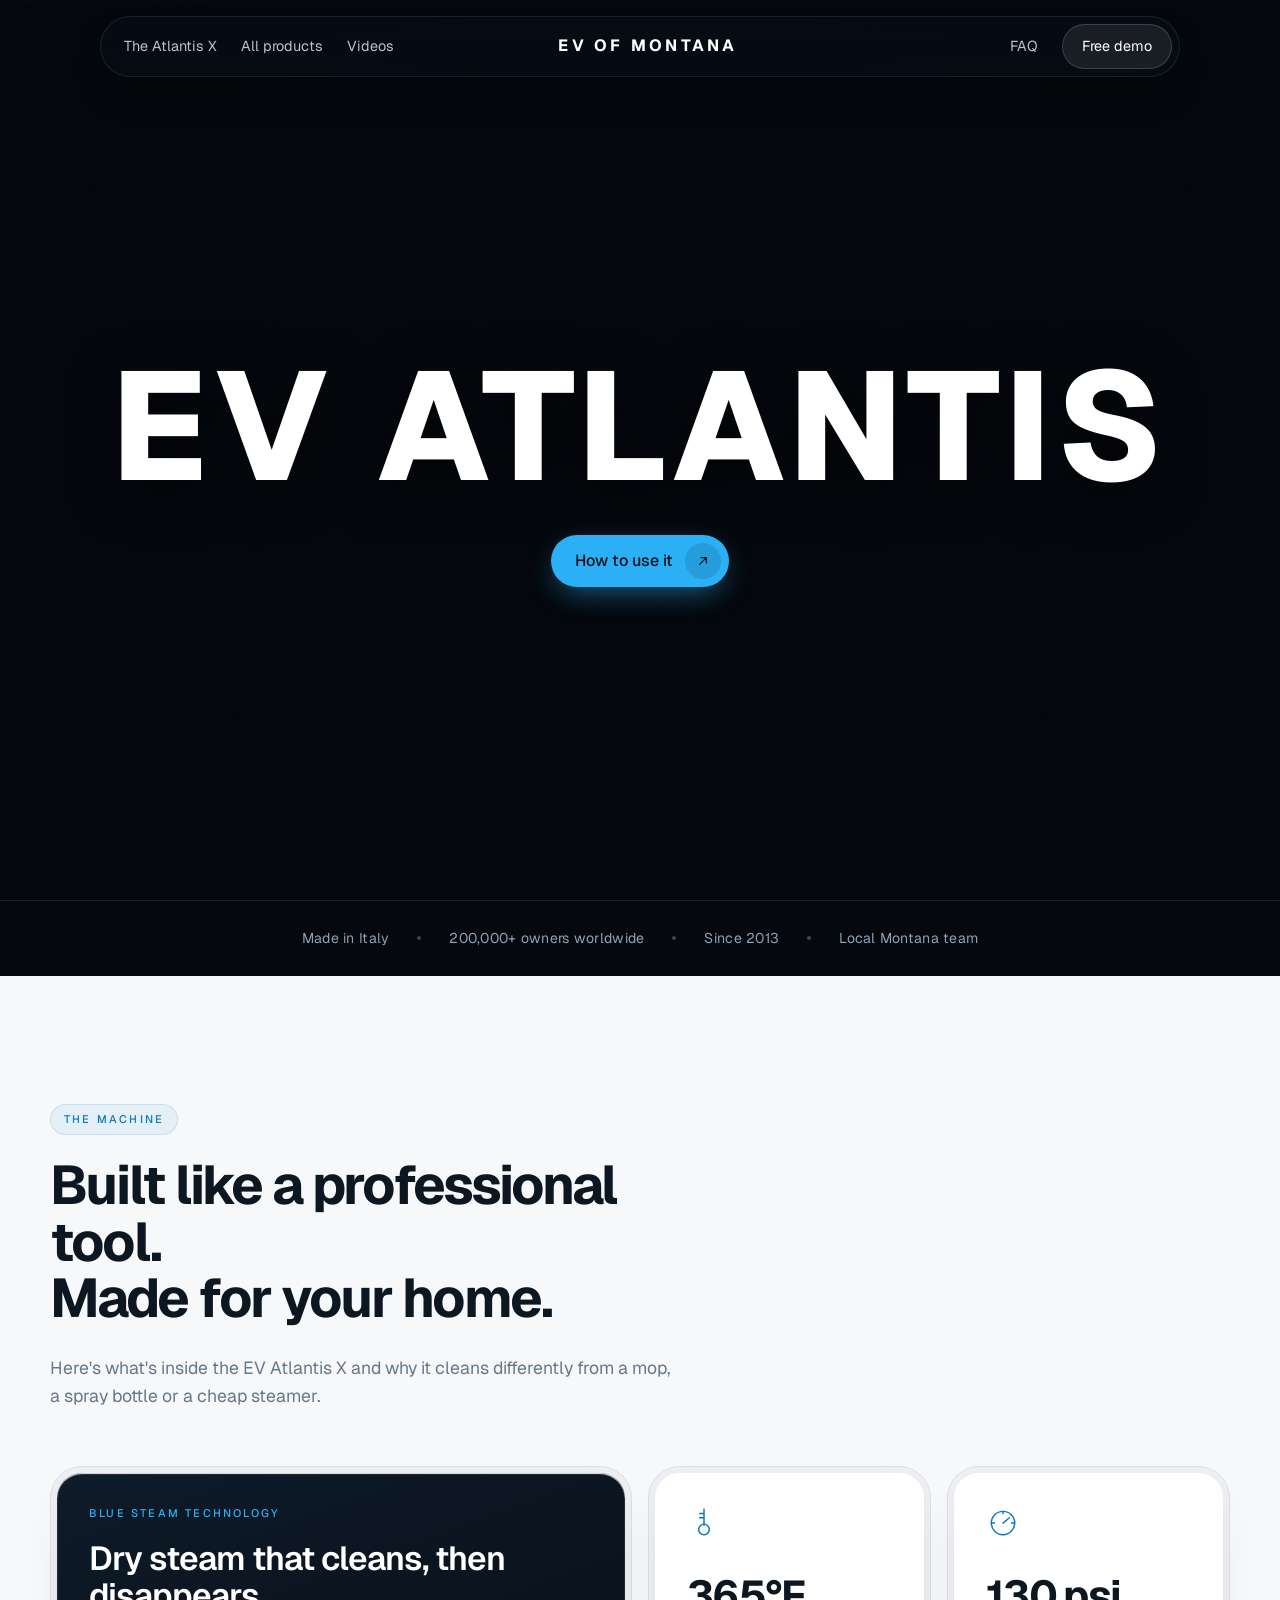
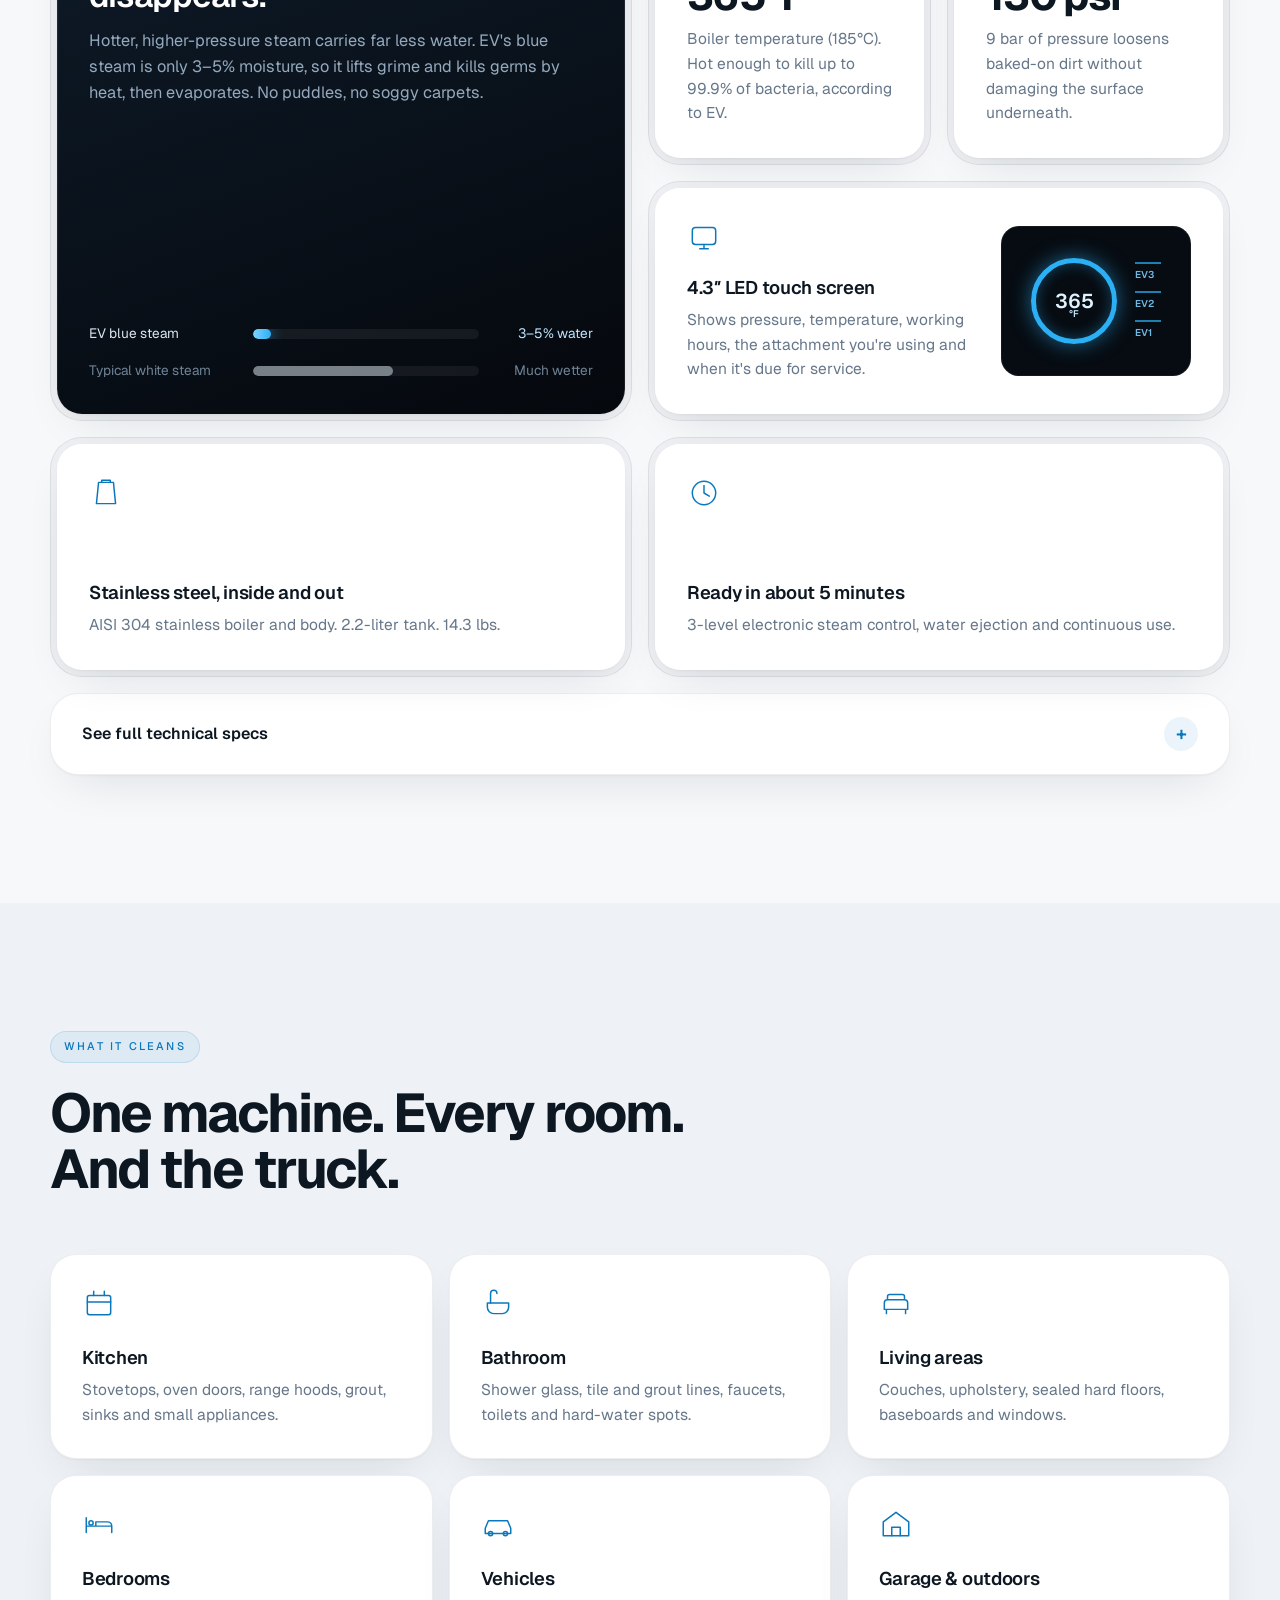
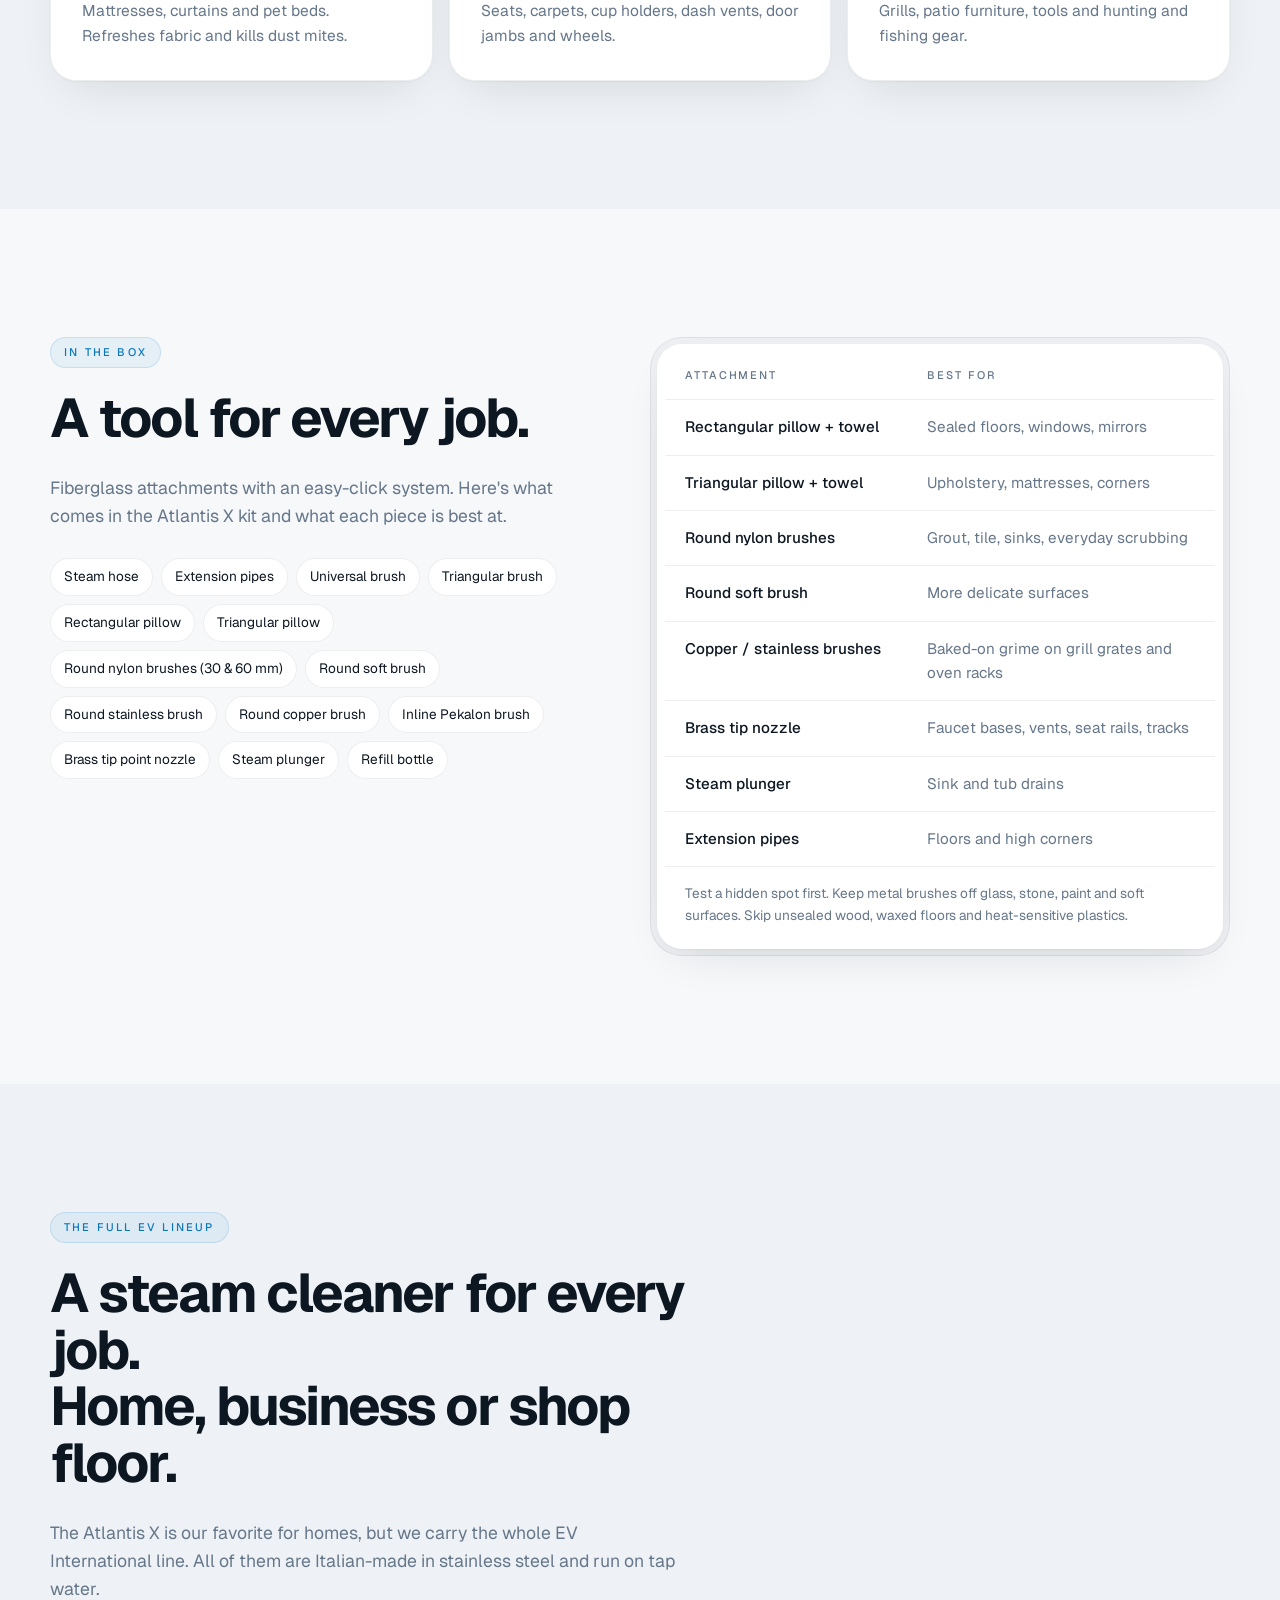
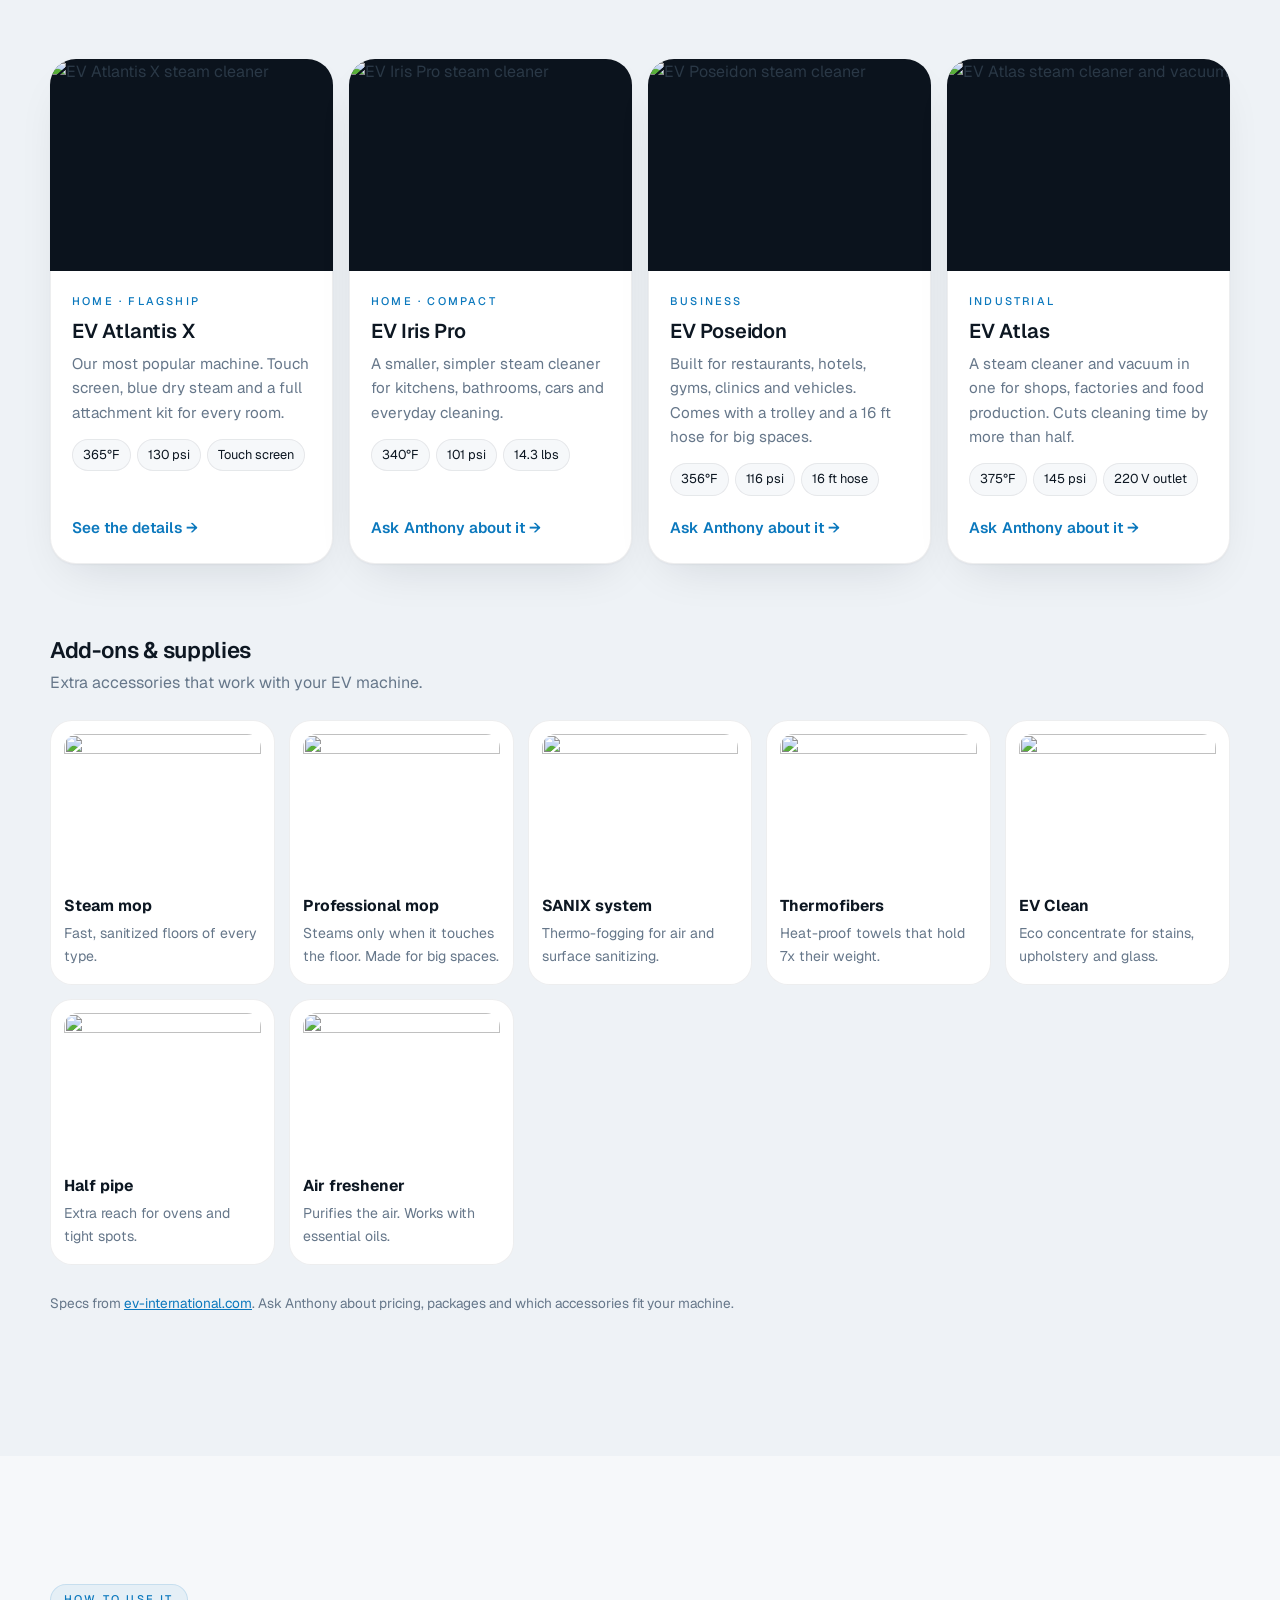
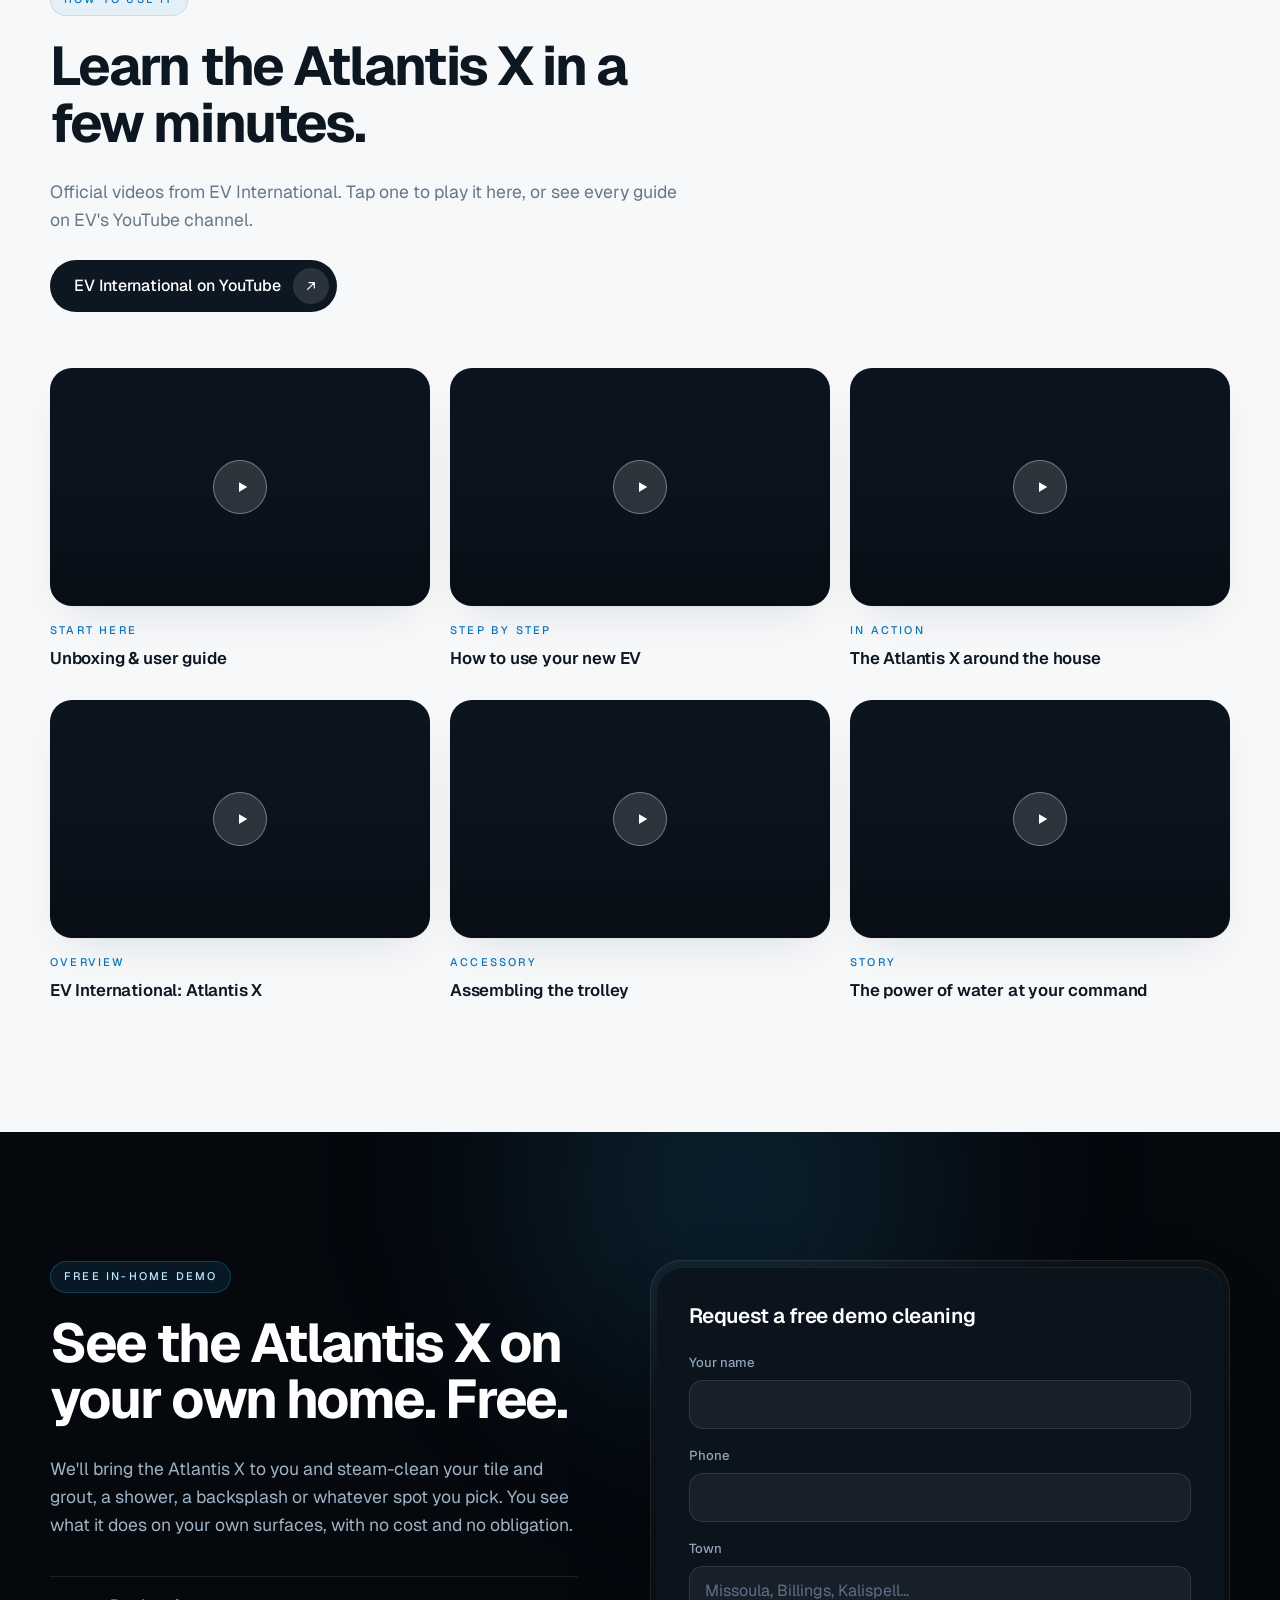
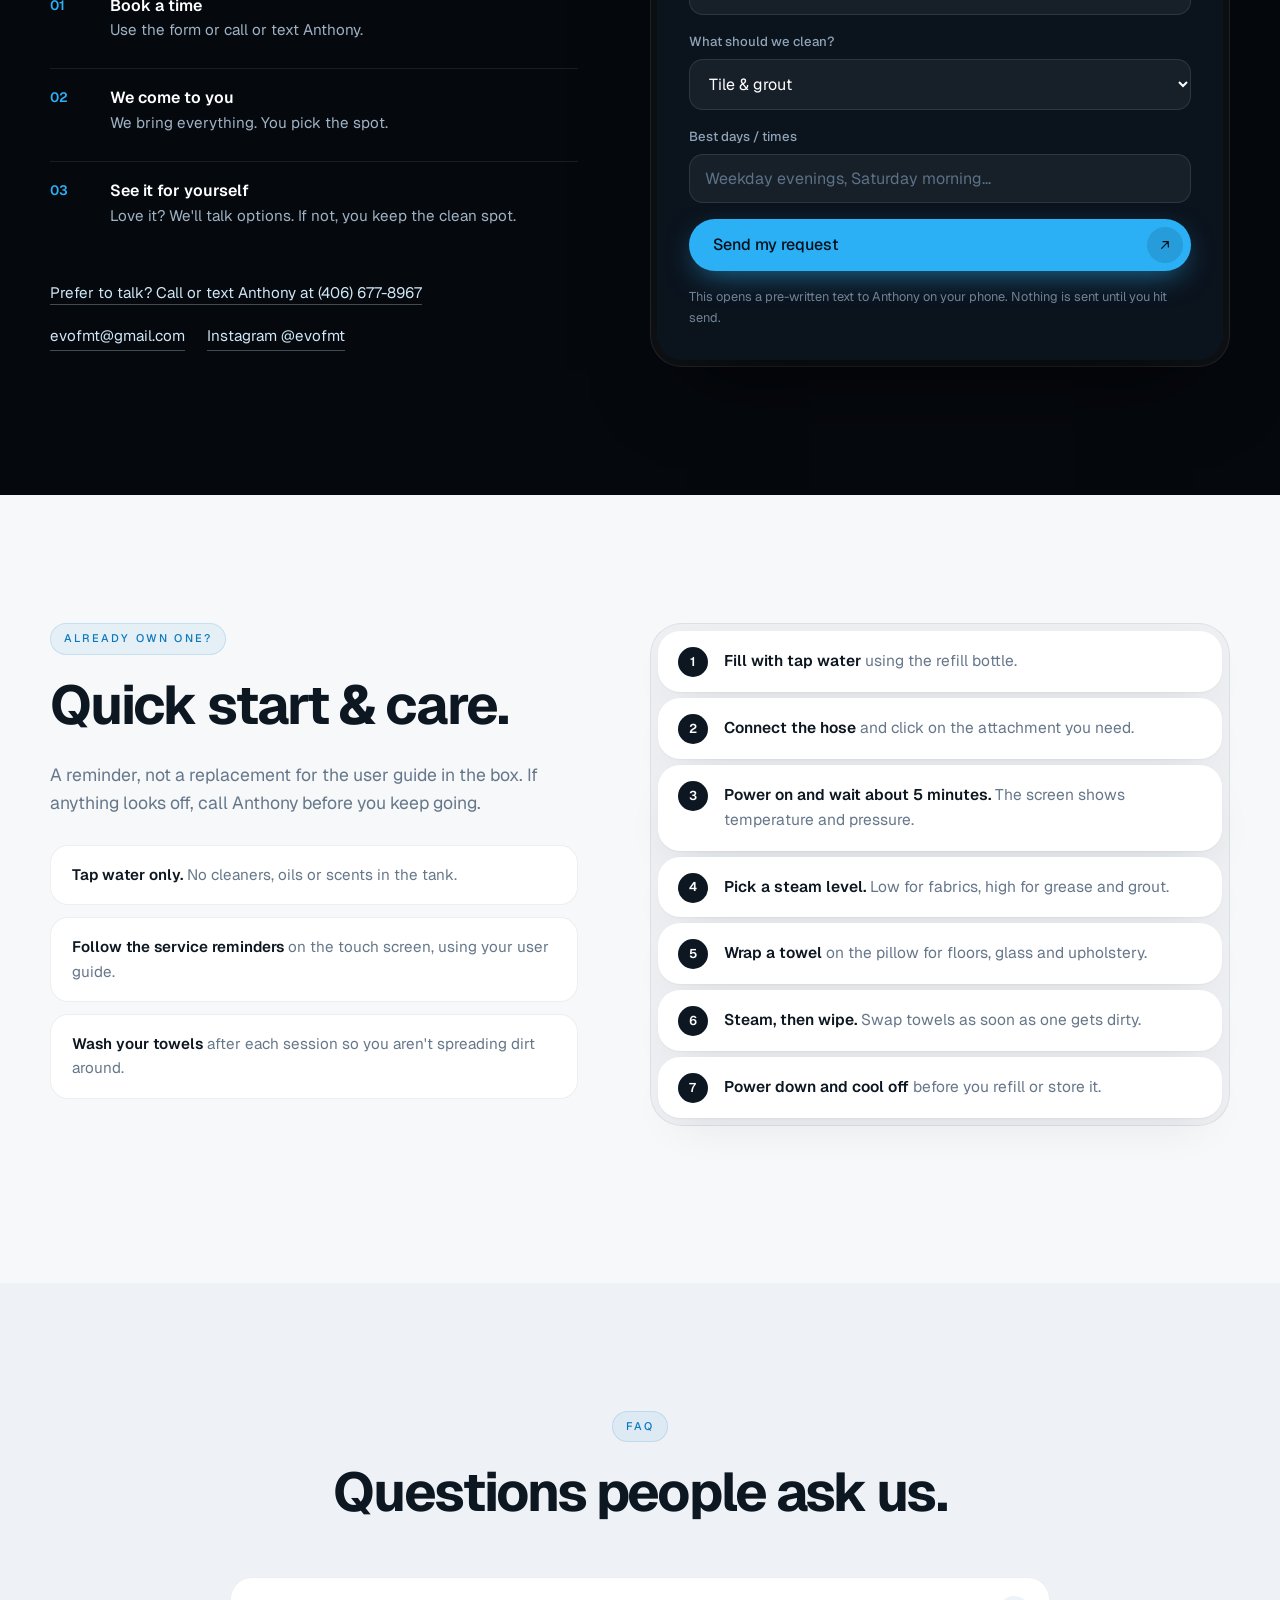
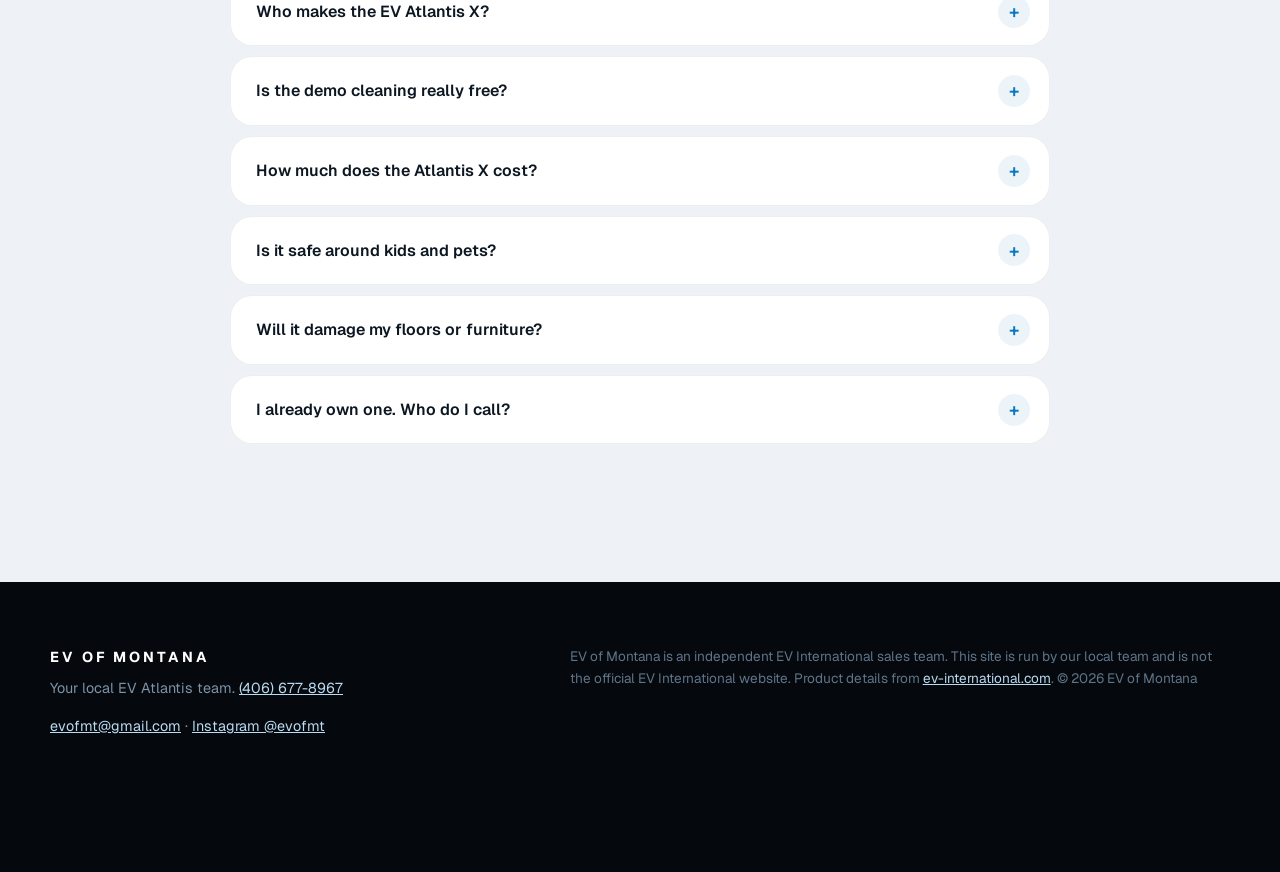
==== index.html @ 035f8ae8 "Add the full EV lineup and accessories" ====
<!doctype html>
<html lang="en">
<head>
  <meta charset="utf-8">
  <meta name="viewport" content="width=device-width, initial-scale=1">
  <title>EV Atlantis | EV of Montana</title>
  <meta name="description" content="The EV Atlantis X dry steam cleaner, from your local Montana team. 365°F blue steam, 130 psi, just tap water. See specs, attachments and how-to videos, or book a free in-home demo cleaning.">
  <meta property="og:title" content="EV Atlantis X Steam Cleaner | EV of Montana">
  <meta property="og:description" content="Clean your whole home with tap water and 365°F dry steam. Book a free in-home demo cleaning with EV of Montana.">
  <meta property="og:type" content="website">
  <meta property="og:image" content="https://i.ytimg.com/vi/Dsfr31hdSz4/maxresdefault.jpg">
  <meta name="theme-color" content="#05080d">
  <link rel="preconnect" href="https://fonts.googleapis.com">
  <link rel="preconnect" href="https://fonts.gstatic.com" crossorigin>
  <link href="https://fonts.googleapis.com/css2?family=Geist:wght@300;400;500;600;700;800&display=swap" rel="stylesheet">
  <link rel="stylesheet" href="styles.css?v=12">
  <script>document.documentElement.classList.add("js");</script>
</head>
<body class="home">

  <!-- NAV -->
  <header class="nav-wrap" id="top">
    <nav class="nav" aria-label="Main">
      <div class="nav-side">
        <a href="#atlantis">The Atlantis X</a>
        <a href="#lineup">All products</a>
        <a href="#videos">Videos</a>
      </div>
      <a href="index.html" class="brand">EV of Montana</a>
      <div class="nav-side nav-right">
        <a href="#faq">FAQ</a>
        <a class="nav-cta" href="#demo">Free demo</a>
      </div>
      <button class="burger" type="button" aria-label="Open menu" aria-expanded="false"><span></span><span></span></button>
    </nav>
  </header>

  <div class="menu" id="menu" aria-hidden="true">
    <a href="#atlantis">The Atlantis X</a>
    <a href="#cleans">What it cleans</a>
    <a href="#lineup">All EV products</a>
    <a href="#videos">How-to videos</a>
    <a href="#demo">Free demo cleaning</a>
    <a href="#owners">For owners</a>
    <a href="#faq">FAQ</a>
    <a href="https://www.instagram.com/evofmt/" target="_blank" rel="noopener">Instagram</a>
  </div>

  <main>
    <!-- COVER: one full screen, photo edge to edge -->
    <section class="cover">
      <img class="cover-img" src="https://i.ytimg.com/vi/Dsfr31hdSz4/maxresdefault.jpg" onerror="this.onerror=null;this.src='https://i.ytimg.com/vi/Dsfr31hdSz4/hqdefault.jpg'" alt="The EV Atlantis X steam cleaner" fetchpriority="high">
      <div class="cover-shade" aria-hidden="true"></div>
      <div class="cover-content">
        <h1 class="cover-title">EV ATLANTIS</h1>
        <a class="btn btn-primary" href="https://www.youtube.com/@EV-international" target="_blank" rel="noopener">How to use it <span class="btn-ic" aria-hidden="true"><svg viewBox="0 0 24 24"><path d="M7 17 17 7M9 7h8v8"/></svg></span></a>
      </div>
    </section>

    <!-- TRUST -->
    <div class="trust">
      <div class="wrap trust-row">
        <span>Made in Italy</span><i></i>
        <span>200,000+ owners worldwide</span><i></i>
        <span>Since 2013</span><i></i>
        <span>Local Montana team</span>
      </div>
    </div>

    <!-- ATLANTIS X BENTO -->
    <section class="section" id="atlantis">
      <div class="wrap">
        <div class="head reveal">
          <span class="pill pill-light">The machine</span>
          <h2>Built like a professional tool.<br>Made for your home.</h2>
          <p class="section-lead">Here's what's inside the EV Atlantis X and why it cleans differently from a mop, a spray bottle or a cheap steamer.</p>
        </div>

        <div class="bento">
          <article class="bezel tile tile-steam reveal">
            <div class="bezel-core">
              <span class="tile-k">Blue steam technology</span>
              <h3>Dry steam that cleans, then disappears.</h3>
              <p>Hotter, higher-pressure steam carries far less water. EV's blue steam is only 3–5% moisture, so it lifts grime and kills germs by heat, then evaporates. No puddles, no soggy carpets.</p>
              <div class="steam-compare" aria-label="Moisture comparison">
                <div class="sc-row"><span>EV blue steam</span><div class="sc-bar"><b style="width:8%"></b></div><em>3–5% water</em></div>
                <div class="sc-row muted"><span>Typical white steam</span><div class="sc-bar"><b style="width:62%"></b></div><em>Much wetter</em></div>
              </div>
            </div>
          </article>

          <article class="bezel tile reveal">
            <div class="bezel-core">
              <svg class="ic" viewBox="0 0 32 32"><path d="M16 4v15M12 8h4M12 12h4"/><circle cx="16" cy="23" r="5"/></svg>
              <span class="big">365°F</span>
              <p>Boiler temperature (185°C). Hot enough to kill up to 99.9% of bacteria, according to EV.</p>
            </div>
          </article>

          <article class="bezel tile reveal">
            <div class="bezel-core">
              <svg class="ic" viewBox="0 0 32 32"><circle cx="16" cy="17" r="11"/><path d="M16 17l6-5M16 6v2M6 17h2M24 17h2"/></svg>
              <span class="big">130 psi</span>
              <p>9 bar of pressure loosens baked-on dirt without damaging the surface underneath.</p>
            </div>
          </article>

          <article class="bezel tile tile-wide reveal">
            <div class="bezel-core split-core">
              <div>
                <svg class="ic" viewBox="0 0 32 32"><rect x="5" y="7" width="22" height="16" rx="3"/><path d="M12 27h8M16 23v4"/></svg>
                <h3>4.3″ LED touch screen</h3>
                <p>Shows pressure, temperature, working hours, the attachment you're using and when it's due for service.</p>
              </div>
              <div class="screen-mock" aria-hidden="true">
                <div class="ring"><span>365</span><small>°F</small></div>
                <ul><li><i></i>EV3</li><li><i></i>EV2</li><li><i></i>EV1</li></ul>
              </div>
            </div>
          </article>

          <article class="bezel tile tile-half reveal">
            <div class="bezel-core">
              <svg class="ic" viewBox="0 0 32 32"><path d="M9 6h14l2 20H7z"/><path d="M12 6V4h8v2"/></svg>
              <h3>Stainless steel, inside and out</h3>
              <p>AISI 304 stainless boiler and body. 2.2-liter tank. 14.3 lbs.</p>
            </div>
          </article>

          <article class="bezel tile tile-half reveal">
            <div class="bezel-core">
              <svg class="ic" viewBox="0 0 32 32"><circle cx="16" cy="16" r="11"/><path d="M16 9v7l5 3"/></svg>
              <h3>Ready in about 5 minutes</h3>
              <p>3-level electronic steam control, water ejection and continuous use.</p>
            </div>
          </article>
        </div>

        <details class="specs reveal">
          <summary>See full technical specs <span aria-hidden="true">+</span></summary>
          <dl class="spec-grid">
            <div><dt>Power supply</dt><dd>220 / 110 V · 50 / 60 Hz</dd></div>
            <div><dt>Working pressure</dt><dd>9 bar / 130.5 psi</dd></div>
            <div><dt>Boiler power</dt><dd>2000 / 1650 W</dd></div>
            <div><dt>Steam production</dt><dd>110 g / 3.9 oz per minute</dd></div>
            <div><dt>Boiler temperature</dt><dd>185°C / 365°F</dd></div>
            <div><dt>Boiler capacity</dt><dd>2.2 L / 0.58 gal</dd></div>
            <div><dt>Boiler &amp; body</dt><dd>Stainless steel AISI 304</dd></div>
            <div><dt>Steam control</dt><dd>Electronic, 3 levels</dd></div>
            <div><dt>Start-up time</dt><dd>About 5 minutes</dd></div>
            <div><dt>Water ejection</dt><dd>Yes, continuous use</dd></div>
            <div><dt>Power cord</dt><dd>5 m / 16.4 ft</dd></div>
            <div><dt>Steam hose</dt><dd>2.5 m / 8.2 ft</dd></div>
            <div><dt>Weight</dt><dd>6.5 kg / 14.3 lbs</dd></div>
            <div><dt>Water</dt><dd>Tap water only</dd></div>
          </dl>
          <p class="fine">Source: <a href="https://ev-international.com/atlantis-x" target="_blank" rel="noopener">ev-international.com/atlantis-x</a></p>
        </details>
      </div>
    </section>

    <!-- WHAT IT CLEANS -->
    <section class="section section-tint" id="cleans">
      <div class="wrap">
        <div class="head reveal">
          <span class="pill pill-light">What it cleans</span>
          <h2>One machine. Every room.<br>And the truck.</h2>
        </div>
        <div class="rooms">
          <div class="room reveal"><svg class="ic" viewBox="0 0 32 32"><rect x="5" y="9" width="22" height="18" rx="2"/><path d="M5 15h22M11 5v4M21 5v4"/></svg><h3>Kitchen</h3><p>Stovetops, oven doors, range hoods, grout, sinks and small appliances.</p></div>
          <div class="room reveal"><svg class="ic" viewBox="0 0 32 32"><path d="M6 16h20v4a6 6 0 0 1-6 6h-8a6 6 0 0 1-6-6z"/><path d="M9 16V7a3 3 0 0 1 6 0"/></svg><h3>Bathroom</h3><p>Shower glass, tile and grout lines, faucets, toilets and hard-water spots.</p></div>
          <div class="room reveal"><svg class="ic" viewBox="0 0 32 32"><path d="M5 22v-6a3 3 0 0 1 3-3h16a3 3 0 0 1 3 3v6zM7 22v4M25 22v4M8 13v-3a2 2 0 0 1 2-2h12a2 2 0 0 1 2 2v3"/></svg><h3>Living areas</h3><p>Couches, upholstery, sealed hard floors, baseboards and windows.</p></div>
          <div class="room reveal"><svg class="ic" viewBox="0 0 32 32"><path d="M4 24V10M4 18h24v6M28 24v-6a4 4 0 0 0-4-4H13v4"/><circle cx="8.5" cy="15" r="2"/></svg><h3>Bedrooms</h3><p>Mattresses, curtains and pet beds. Refreshes fabric and kills dust mites.</p></div>
          <div class="room reveal"><svg class="ic" viewBox="0 0 32 32"><path d="M4 20l3-7h18l3 7v5H4z"/><circle cx="9" cy="25" r="2"/><circle cx="23" cy="25" r="2"/></svg><h3>Vehicles</h3><p>Seats, carpets, cup holders, dash vents, door jambs and wheels.</p></div>
          <div class="room reveal"><svg class="ic" viewBox="0 0 32 32"><path d="M4 14 16 5l12 9v13H4z"/><path d="M12 27v-8h8v8"/></svg><h3>Garage &amp; outdoors</h3><p>Grills, patio furniture, tools and hunting and fishing gear.</p></div>
        </div>
      </div>
    </section>

    <!-- ATTACHMENTS -->
    <section class="section" id="attachments">
      <div class="wrap two-col">
        <div class="head reveal">
          <span class="pill pill-light">In the box</span>
          <h2>A tool for every job.</h2>
          <p class="section-lead">Fiberglass attachments with an easy-click system. Here's what comes in the Atlantis X kit and what each piece is best at.</p>
          <ul class="kit">
            <li>Steam hose</li><li>Extension pipes</li><li>Universal brush</li><li>Triangular brush</li><li>Rectangular pillow</li><li>Triangular pillow</li><li>Round nylon brushes (30 &amp; 60 mm)</li><li>Round soft brush</li><li>Round stainless brush</li><li>Round copper brush</li><li>Inline Pekalon brush</li><li>Brass tip point nozzle</li><li>Steam plunger</li><li>Refill bottle</li>
          </ul>
        </div>
        <div class="bezel reveal">
          <div class="bezel-core table-core">
            <table class="att">
              <thead><tr><th>Attachment</th><th>Best for</th></tr></thead>
              <tbody>
                <tr><td>Rectangular pillow + towel</td><td>Sealed floors, windows, mirrors</td></tr>
                <tr><td>Triangular pillow + towel</td><td>Upholstery, mattresses, corners</td></tr>
                <tr><td>Round nylon brushes</td><td>Grout, tile, sinks, everyday scrubbing</td></tr>
                <tr><td>Round soft brush</td><td>More delicate surfaces</td></tr>
                <tr><td>Copper / stainless brushes</td><td>Baked-on grime on grill grates and oven racks</td></tr>
                <tr><td>Brass tip nozzle</td><td>Faucet bases, vents, seat rails, tracks</td></tr>
                <tr><td>Steam plunger</td><td>Sink and tub drains</td></tr>
                <tr><td>Extension pipes</td><td>Floors and high corners</td></tr>
              </tbody>
            </table>
            <p class="fine pad">Test a hidden spot first. Keep metal brushes off glass, stone, paint and soft surfaces. Skip unsealed wood, waxed floors and heat-sensitive plastics.</p>
          </div>
        </div>
      </div>
    </section>

    <!-- LINEUP -->
    <section class="section section-tint" id="lineup">
      <div class="wrap">
        <div class="head reveal">
          <span class="pill pill-light">The full EV lineup</span>
          <h2>A steam cleaner for every job.<br>Home, business or shop floor.</h2>
          <p class="section-lead">The Atlantis X is our favorite for homes, but we carry the whole EV International line. All of them are Italian-made in stainless steel and run on tap water.</p>
        </div>
        <div class="products">
          <article class="product reveal">
            <img src="https://ev-international.com/images/Atlantis/AtlantisX_rug.jpg?w=1200&q=80" alt="EV Atlantis X steam cleaner" loading="lazy">
            <div class="product-body">
              <span class="vtag">Home · Flagship</span>
              <h3>EV Atlantis X</h3>
              <p>Our most popular machine. Touch screen, blue dry steam and a full attachment kit for every room.</p>
              <ul class="specs-mini"><li>365°F</li><li>130 psi</li><li>Touch screen</li></ul>
              <a class="product-link" href="#atlantis">See the details</a>
            </div>
          </article>
          <article class="product reveal">
            <img src="https://ev-international.com/images/Iris/DSC_7165res.jpg?w=1200&q=80" alt="EV Iris Pro steam cleaner" loading="lazy">
            <div class="product-body">
              <span class="vtag">Home · Compact</span>
              <h3>EV Iris Pro</h3>
              <p>A smaller, simpler steam cleaner for kitchens, bathrooms, cars and everyday cleaning.</p>
              <ul class="specs-mini"><li>340°F</li><li>101 psi</li><li>14.3 lbs</li></ul>
              <a class="product-link js-ask" data-product="EV Iris Pro" href="#demo">Ask Anthony about it</a>
            </div>
          </article>
          <article class="product reveal">
            <img src="https://ev-international.com/images/Poseidon/ev-international-Poseidon_1.jpg?w=1200&q=80" alt="EV Poseidon steam cleaner" loading="lazy">
            <div class="product-body">
              <span class="vtag">Business</span>
              <h3>EV Poseidon</h3>
              <p>Built for restaurants, hotels, gyms, clinics and vehicles. Comes with a trolley and a 16 ft hose for big spaces.</p>
              <ul class="specs-mini"><li>356°F</li><li>116 psi</li><li>16 ft hose</li></ul>
              <a class="product-link js-ask" data-product="EV Poseidon" href="#demo">Ask Anthony about it</a>
            </div>
          </article>
          <article class="product reveal">
            <img src="https://ev-international.com/images/Atlas/ev-international-atlas-content1.jpg?w=1200&q=80" alt="EV Atlas steam cleaner and vacuum" loading="lazy">
            <div class="product-body">
              <span class="vtag">Industrial</span>
              <h3>EV Atlas</h3>
              <p>A steam cleaner and vacuum in one for shops, factories and food production. Cuts cleaning time by more than half.</p>
              <ul class="specs-mini"><li>375°F</li><li>145 psi</li><li>220 V outlet</li></ul>
              <a class="product-link js-ask" data-product="EV Atlas" href="#demo">Ask Anthony about it</a>
            </div>
          </article>
        </div>

        <div class="acc-head reveal">
          <h3>Add-ons &amp; supplies</h3>
          <p>Extra accessories that work with your EV machine.</p>
        </div>
        <div class="accessories">
          <div class="acc reveal"><img src="https://ev-international.com/images/Accessories/Ev-international-Steam-mop.png?w=640&q=80" alt="" loading="lazy"><b>Steam mop</b><span>Fast, sanitized floors of every type.</span></div>
          <div class="acc reveal"><img src="https://ev-international.com/images/Accessories/Ev-international-Professional-mop2.png?w=640&q=80" alt="" loading="lazy"><b>Professional mop</b><span>Steams only when it touches the floor. Made for big spaces.</span></div>
          <div class="acc reveal"><img src="https://ev-international.com/images/Accessories/ev-international-sanix_system.jpg?w=640&q=80" alt="" loading="lazy"><b>SANIX system</b><span>Thermo-fogging for air and surface sanitizing.</span></div>
          <div class="acc reveal"><img src="https://ev-international.com/images/Accessories/ev-international-termofibers.jpg?w=640&q=80" alt="" loading="lazy"><b>Thermofibers</b><span>Heat-proof towels that hold 7x their weight.</span></div>
          <div class="acc reveal"><img src="https://ev-international.com/images/Accessories/ev-international-ev_clean.jpg?w=640&q=80" alt="" loading="lazy"><b>EV Clean</b><span>Eco concentrate for stains, upholstery and glass.</span></div>
          <div class="acc reveal"><img src="https://ev-international.com/images/Accessories/ev-international-half_pipe.png?w=640&q=80" alt="" loading="lazy"><b>Half pipe</b><span>Extra reach for ovens and tight spots.</span></div>
          <div class="acc reveal"><img src="https://ev-international.com/images/Accessories/ev-international-air-freshner.png?w=640&q=80" alt="" loading="lazy"><b>Air freshener</b><span>Purifies the air. Works with essential oils.</span></div>
        </div>
        <p class="fine lineup-note">Specs from <a href="https://ev-international.com" target="_blank" rel="noopener">ev-international.com</a>. Ask Anthony about pricing, packages and which accessories fit your machine.</p>
      </div>
    </section>

    <!-- VIDEOS -->
    <section class="section" id="videos">
      <div class="wrap">
        <div class="head reveal">
          <span class="pill pill-light">How to use it</span>
          <h2>Learn the Atlantis X in a few minutes.</h2>
          <p class="section-lead">Official videos from EV International. Tap one to play it here, or see every guide on EV's YouTube channel.</p>
          <a class="btn btn-dark" href="https://www.youtube.com/@EV-international" target="_blank" rel="noopener">EV International on YouTube <span class="btn-ic" aria-hidden="true"><svg viewBox="0 0 24 24"><path d="M7 17 17 7M9 7h8v8"/></svg></span></a>
        </div>
        <div class="videos">
          <button class="vcard video reveal" data-id="tuEcOrR3x3k" type="button"><span class="vthumb" style="background-image:url('https://i.ytimg.com/vi/tuEcOrR3x3k/hqdefault.jpg')"><span class="play sm" aria-hidden="true"><svg viewBox="0 0 24 24"><path d="M8 5.5v13l11-6.5z"/></svg></span></span><span class="vtag">Start here</span><span class="vtitle">Unboxing &amp; user guide</span></button>
          <button class="vcard video reveal" data-id="RFWb3ndS-ZQ" type="button"><span class="vthumb" style="background-image:url('https://i.ytimg.com/vi/RFWb3ndS-ZQ/hqdefault.jpg')"><span class="play sm" aria-hidden="true"><svg viewBox="0 0 24 24"><path d="M8 5.5v13l11-6.5z"/></svg></span></span><span class="vtag">Step by step</span><span class="vtitle">How to use your new EV</span></button>
          <button class="vcard video reveal" data-id="gWNh4XoMDqM" type="button"><span class="vthumb" style="background-image:url('https://i.ytimg.com/vi/gWNh4XoMDqM/hqdefault.jpg')"><span class="play sm" aria-hidden="true"><svg viewBox="0 0 24 24"><path d="M8 5.5v13l11-6.5z"/></svg></span></span><span class="vtag">In action</span><span class="vtitle">The Atlantis X around the house</span></button>
          <button class="vcard video reveal" data-id="3-eWrUEjzaQ" type="button"><span class="vthumb" style="background-image:url('https://i.ytimg.com/vi/3-eWrUEjzaQ/hqdefault.jpg')"><span class="play sm" aria-hidden="true"><svg viewBox="0 0 24 24"><path d="M8 5.5v13l11-6.5z"/></svg></span></span><span class="vtag">Overview</span><span class="vtitle">EV International: Atlantis X</span></button>
          <button class="vcard video reveal" data-id="Zw6kwXe4voM" type="button"><span class="vthumb" style="background-image:url('https://i.ytimg.com/vi/Zw6kwXe4voM/hqdefault.jpg')"><span class="play sm" aria-hidden="true"><svg viewBox="0 0 24 24"><path d="M8 5.5v13l11-6.5z"/></svg></span></span><span class="vtag">Accessory</span><span class="vtitle">Assembling the trolley</span></button>
          <button class="vcard video reveal" data-id="gULGdb1-yI4" type="button"><span class="vthumb" style="background-image:url('https://i.ytimg.com/vi/gULGdb1-yI4/hqdefault.jpg')"><span class="play sm" aria-hidden="true"><svg viewBox="0 0 24 24"><path d="M8 5.5v13l11-6.5z"/></svg></span></span><span class="vtag">Story</span><span class="vtitle">The power of water at your command</span></button>
        </div>
      </div>
    </section>

    <!-- FREE DEMO -->
    <section class="section demo" id="demo">
      <div class="glow glow-c" aria-hidden="true"></div>
      <div class="wrap two-col demo-grid">
        <div class="reveal">
          <span class="pill">Free in-home demo</span>
          <h2>See the Atlantis X on your own home. Free.</h2>
          <p class="section-lead">We'll bring the Atlantis X to you and steam-clean your tile and grout, a shower, a backsplash or whatever spot you pick. You see what it does on your own surfaces, with no cost and no obligation.</p>
          <ol class="steps">
            <li><b>Book a time</b><span>Use the form or call or text Anthony.</span></li>
            <li><b>We come to you</b><span>We bring everything. You pick the spot.</span></li>
            <li><b>See it for yourself</b><span>Love it? We'll talk options. If not, you keep the clean spot.</span></li>
          </ol>
          <a class="call-line js-tel" href="tel:+14066778967">Prefer to talk? Call or text Anthony at <span class="js-phone">(406) 677-8967</span></a>
          <p class="contact-links"><a href="mailto:evofmt@gmail.com">evofmt@gmail.com</a><a href="https://www.instagram.com/evofmt/" target="_blank" rel="noopener">Instagram @evofmt</a></p>
        </div>
        <div class="bezel bezel-dark reveal">
          <form class="bezel-core form-core" id="demo-form">
            <p class="form-title">Request a free demo cleaning</p>
            <label>Your name<input name="name" required autocomplete="name"></label>
            <label>Phone<input name="phone" type="tel" required autocomplete="tel"></label>
            <label>Town<input name="town" required placeholder="Missoula, Billings, Kalispell..."></label>
            <label>What should we clean?
              <select name="interest">
                <option>Tile &amp; grout</option>
                <option>Shower or tub</option>
                <option>Kitchen backsplash or counters</option>
                <option>Carpet or upholstery</option>
                <option>Something else</option>
                <option>I already own an EV and need help</option>
              </select>
            </label>
            <label>Best days / times<input name="when" placeholder="Weekday evenings, Saturday morning..."></label>
            <button class="btn btn-primary btn-full" type="submit">Send my request <span class="btn-ic" aria-hidden="true"><svg viewBox="0 0 24 24"><path d="M7 17 17 7M9 7h8v8"/></svg></span></button>
            <p class="form-note">This opens a pre-written text to Anthony on your phone. Nothing is sent until you hit send.</p>
          </form>
        </div>
      </div>
    </section>

    <!-- OWNERS -->
    <section class="section" id="owners">
      <div class="wrap two-col">
        <div class="head reveal">
          <span class="pill pill-light">Already own one?</span>
          <h2>Quick start &amp; care.</h2>
          <p class="section-lead">A reminder, not a replacement for the user guide in the box. If anything looks off, call Anthony before you keep going.</p>
          <div class="care">
            <p><b>Tap water only.</b> No cleaners, oils or scents in the tank.</p>
            <p><b>Follow the service reminders</b> on the touch screen, using your user guide.</p>
            <p><b>Wash your towels</b> after each session so you aren't spreading dirt around.</p>
          </div>
        </div>
        <ol class="quick reveal">
          <li><b>Fill with tap water</b> using the refill bottle.</li>
          <li><b>Connect the hose</b> and click on the attachment you need.</li>
          <li><b>Power on and wait about 5 minutes.</b> The screen shows temperature and pressure.</li>
          <li><b>Pick a steam level.</b> Low for fabrics, high for grease and grout.</li>
          <li><b>Wrap a towel</b> on the pillow for floors, glass and upholstery.</li>
          <li><b>Steam, then wipe.</b> Swap towels as soon as one gets dirty.</li>
          <li><b>Power down and cool off</b> before you refill or store it.</li>
        </ol>
      </div>
    </section>

    <!-- FAQ -->
    <section class="section section-tint" id="faq">
      <div class="wrap narrow">
        <div class="head center reveal">
          <span class="pill pill-light">FAQ</span>
          <h2>Questions people ask us.</h2>
        </div>
        <div class="faq reveal">
          <details><summary>Who makes the EV Atlantis X?</summary><p>EV International, a steam-cleaner maker founded in 2013 with production in Italy. More than 200,000 customers worldwide use EV machines. EV of Montana is the local team here, led by Anthony.</p></details>
          <details><summary>Is the demo cleaning really free?</summary><p>Yes. There's no charge and you don't have to buy anything. The fastest way to show what the Atlantis X can do is to use it on something in your own home.</p></details>
          <details><summary>How much does the Atlantis X cost?</summary><p>It depends on the package and accessories you choose, so it's covered at your demo or over the phone. Call or text Anthony for current options.</p></details>
          <details><summary>Is it safe around kids and pets?</summary><p>It cleans with water only, so there's no chemical residue. The steam is very hot, so keep the nozzle pointed away from people and animals like any hot appliance.</p></details>
          <details><summary>Will it damage my floors or furniture?</summary><p>It's built for most sealed surfaces, and the low moisture means no soaking. Skip unsealed wood, waxed floors and heat-sensitive materials, and test a hidden spot first.</p></details>
          <details><summary>I already own one. Who do I call?</summary><p>Call or text Anthony. He can help with setup, attachments and maintenance, or connect you with service.</p></details>
        </div>
      </div>
    </section>
  </main>

  <footer class="footer">
    <div class="wrap foot-grid">
      <div>
        <p class="foot-brand">EV of Montana</p>
        <p>Your local EV Atlantis team. <a class="js-tel" href="tel:+14066778967"><span class="js-phone">(406) 677-8967</span></a></p>
        <p><a href="mailto:evofmt@gmail.com">evofmt@gmail.com</a> · <a href="https://www.instagram.com/evofmt/" target="_blank" rel="noopener">Instagram @evofmt</a></p>
      </div>
      <p class="fine">EV of Montana is an independent EV International sales team. This site is run by our local team and is not the official EV International website. Product details from <a href="https://ev-international.com" target="_blank" rel="noopener">ev-international.com</a>. © <span id="year"></span> EV of Montana</p>
    </div>
  </footer>

  <a class="sticky-cta" href="#demo">Book a free demo cleaning</a>

  <dialog class="video-modal" id="video-modal">
    <button class="close" type="button" aria-label="Close video">×</button>
    <div class="frame"></div>
  </dialog>

  <script src="script.js?v=12"></script>
</body>
</html>
---- styles.css ----
:root {
  --night: #05080d;
  --night-2: #0b131d;
  --ink: #0d1722;
  --text: #2a3846;
  --muted: #66778a;
  --bg: #f6f8fa;
  --white: #ffffff;
  --blue: #2bb0f5;
  --blue-deep: #0b78bd;
  --blue-ice: #bfe6ff;
  --hair: rgba(13, 23, 34, 0.07);
  --hair-dark: rgba(255, 255, 255, 0.09);
  --shadow: 0 1px 2px rgba(13, 23, 34, 0.04), 0 18px 50px -20px rgba(13, 23, 34, 0.14);
  --spring: cubic-bezier(0.32, 0.72, 0, 1);
  --font: "Geist", ui-sans-serif, system-ui, sans-serif;
}

* { box-sizing: border-box; }
html { scroll-behavior: smooth; scroll-padding-top: 96px; }
body { margin: 0; font-family: var(--font); color: var(--text); background: var(--bg); line-height: 1.6; -webkit-font-smoothing: antialiased; }
img { max-width: 100%; display: block; }
a { color: var(--blue-deep); }
h1, h2, h3 { color: var(--ink); margin: 0 0 .5em; letter-spacing: -0.035em; line-height: 1.04; }
h1 { font-size: clamp(2.6rem, 6.4vw, 5.4rem); font-weight: 700; }
h2 { font-size: clamp(2rem, 4.4vw, 3.4rem); font-weight: 700; }
h3 { font-size: 1.15rem; font-weight: 600; letter-spacing: -0.015em; line-height: 1.25; }
p { margin: 0 0 1em; }
svg { fill: none; stroke: currentColor; stroke-width: 1.4; stroke-linecap: round; stroke-linejoin: round; }

.wrap { width: min(1180px, 100% - 32px); margin-inline: auto; }
.narrow { width: min(820px, 100% - 32px); }

/* pills */
.pill { display: inline-block; font-size: 11px; font-weight: 500; letter-spacing: .2em; text-transform: uppercase; padding: 7px 14px; border-radius: 999px; color: var(--blue-ice); background: rgba(43,176,245,.1); box-shadow: inset 0 0 0 1px rgba(43,176,245,.25); margin-bottom: 22px; }
.pill-light { color: var(--blue-deep); background: rgba(11,120,189,.07); box-shadow: inset 0 0 0 1px rgba(11,120,189,.14); }

/* buttons */
.btn { display: inline-flex; align-items: center; gap: 12px; font: 500 1rem/1 var(--font); padding: 8px 8px 8px 24px; min-height: 52px; border-radius: 999px; border: 0; text-decoration: none; cursor: pointer; transition: transform .5s var(--spring), background .5s var(--spring), box-shadow .5s var(--spring); }
.btn:active { transform: scale(.98); }
.btn-ic { width: 36px; height: 36px; border-radius: 50%; display: grid; place-items: center; transition: transform .5s var(--spring); }
.btn-ic svg { width: 16px; height: 16px; stroke-width: 1.8; }
.btn:hover .btn-ic { transform: translate(2px, -1px) scale(1.06); }
.btn-primary { background: var(--blue); color: #04111c; box-shadow: 0 10px 30px -8px rgba(43,176,245,.6); }
.btn-primary:hover { background: #4cc0fa; }
.btn-primary .btn-ic { background: rgba(4,17,28,.12); }
.btn-ghost { color: #fff; background: rgba(255,255,255,.06); box-shadow: inset 0 0 0 1px var(--hair-dark); padding: 8px 24px 8px 8px; }
.btn-ghost:hover { background: rgba(255,255,255,.1); }
.btn-ghost .btn-ic { background: rgba(255,255,255,.1); }
.play-ic svg { fill: currentColor; stroke: none; width: 14px; height: 14px; }
.btn-full { width: 100%; justify-content: space-between; }

/* nav: floating island */
.nav-wrap { position: fixed; top: 16px; left: 0; right: 0; z-index: 30; display: flex; justify-content: center; pointer-events: none; padding: 0 16px; }
.nav { pointer-events: auto; display: grid; grid-template-columns: 1fr auto 1fr; align-items: center; gap: 28px; width: min(1080px, 100%); padding: 8px 8px 8px 24px; border-radius: 999px; background: rgba(8, 14, 22, .72); backdrop-filter: blur(18px) saturate(1.4); -webkit-backdrop-filter: blur(18px) saturate(1.4); box-shadow: inset 0 0 0 1px var(--hair-dark), 0 20px 40px -20px rgba(0,0,0,.5); }
.nav-side { display: flex; align-items: center; gap: 24px; }
.nav-right { justify-content: flex-end; }
.nav-side a { color: rgba(255,255,255,.75); text-decoration: none; font-size: .9rem; transition: color .4s var(--spring); }
.nav-side a:hover { color: #fff; }
.brand { color: #fff; text-decoration: none; font-weight: 700; font-size: 1.02rem; letter-spacing: .2em; text-transform: uppercase; white-space: nowrap; }
.nav-side .nav-cta { color: #fff; background: rgba(255,255,255,.08); box-shadow: inset 0 0 0 1px rgba(255,255,255,.16); padding: 11px 20px; border-radius: 999px; }
.nav-side .nav-cta:hover { background: #fff; color: var(--night); }
.burger { display: none; width: 44px; height: 44px; border-radius: 50%; border: 0; background: rgba(255,255,255,.08); position: relative; cursor: pointer; justify-self: end; }
.burger span { position: absolute; left: 14px; right: 14px; height: 1.5px; background: #fff; transition: transform .5s var(--spring); }
.burger span:first-child { top: 18px; } .burger span:last-child { top: 25px; }
.menu-open .burger span:first-child { transform: translateY(3.5px) rotate(45deg); }
.menu-open .burger span:last-child { transform: translateY(-3.5px) rotate(-45deg); }
.menu { position: fixed; inset: 0; z-index: 25; background: rgba(5,8,13,.9); backdrop-filter: blur(28px); -webkit-backdrop-filter: blur(28px); display: flex; flex-direction: column; justify-content: center; gap: 6px; padding: 96px 32px 32px; opacity: 0; pointer-events: none; transition: opacity .5s var(--spring); }
.menu a { color: #fff; text-decoration: none; font-size: 2rem; font-weight: 600; letter-spacing: -0.03em; padding: 6px 0; opacity: 0; transform: translateY(32px); transition: opacity .6s var(--spring), transform .6s var(--spring); }
.menu-open .menu { opacity: 1; pointer-events: auto; }
.menu-open .menu a { opacity: 1; transform: none; }
.menu-open .menu a:nth-child(2) { transition-delay: .05s; } .menu-open .menu a:nth-child(3) { transition-delay: .1s; }
.menu-open .menu a:nth-child(4) { transition-delay: .15s; } .menu-open .menu a:nth-child(5) { transition-delay: .2s; } .menu-open .menu a:nth-child(6) { transition-delay: .25s; }

/* hero */
.hero { position: relative; overflow: hidden; background: var(--night); color: #b9c8d6; padding: 168px 0 120px; min-height: 100dvh; display: flex; align-items: center; }
.glow { position: absolute; border-radius: 50%; filter: blur(80px); pointer-events: none; }
.glow-a { width: 620px; height: 620px; right: -120px; top: -120px; background: radial-gradient(circle, rgba(43,176,245,.32), transparent 65%); }
.glow-b { width: 520px; height: 520px; left: -200px; bottom: -220px; background: radial-gradient(circle, rgba(30,90,200,.28), transparent 65%); }
.hero-center { position: relative; display: flex; flex-direction: column; align-items: center; text-align: center; }
.hero-center .hero-copy { max-width: 1040px; display: flex; flex-direction: column; align-items: center; }
.hero-center h1 { font-size: clamp(2.5rem, 6vw, 4.9rem); }
.hero-center .lead { margin-inline: auto; }
.hero-center .cta-row { justify-content: center; margin-bottom: 64px; }
.hero-center .hero-media { width: min(980px, 100%); }
.hero-center .media-core { aspect-ratio: 16 / 8.2; }
.hero-center .hero-stats { justify-content: center; border-top: 0; padding-top: 0; margin-top: 48px; gap: 0; }
.hero-center .hero-stats div { padding: 0 36px; }
.hero-center .hero-stats div + div { border-left: 1px solid var(--hair-dark); }
.yt-link { display: inline-flex; align-items: center; gap: 10px; margin-top: 36px; color: #cfe6f6; text-decoration: none; font-size: .95rem; padding: 10px 18px; border-radius: 999px; box-shadow: inset 0 0 0 1px var(--hair-dark); transition: background .5s var(--spring), color .5s var(--spring); }
.yt-link svg { width: 20px; height: 20px; color: var(--blue); }
.yt-link:hover { background: rgba(255,255,255,.06); color: #fff; }
.btn-dark { background: var(--ink); color: #fff; margin-top: 8px; }
.btn-dark:hover { background: #1b2a3a; }
.btn-dark .btn-ic { background: rgba(255,255,255,.12); }
.rise-3 { animation-delay: .3s; }
.hero h1 { color: #fff; }
.hero .soft { color: transparent; background: linear-gradient(100deg, #e8f6ff 0%, var(--blue) 70%); -webkit-background-clip: text; background-clip: text; }
.lead { font-size: 1.15rem; line-height: 1.65; max-width: 34em; }
.hero .lead { color: #9fb2c4; }
.cta-row { display: flex; flex-wrap: wrap; gap: 12px; margin: 36px 0 48px; }
.hero-stats { display: flex; gap: 40px; margin: 0; padding-top: 28px; border-top: 1px solid var(--hair-dark); }
.hero-stats dt { color: #fff; font-size: 1.6rem; font-weight: 600; letter-spacing: -0.03em; }
.hero-stats dd { margin: 2px 0 0; font-size: .82rem; color: #7d93a8; }

.hero-media { position: relative; }
.bezel { padding: 7px; border-radius: 32px; background: rgba(13,23,34,.035); box-shadow: inset 0 0 0 1px var(--hair); }
.bezel-core { border-radius: 25px; background: var(--white); box-shadow: inset 0 1px 1px rgba(255,255,255,.9), var(--shadow); overflow: hidden; height: 100%; }
.bezel-dark { background: rgba(255,255,255,.04); box-shadow: inset 0 0 0 1px var(--hair-dark); }
.bezel-dark > .bezel-core { background: var(--night-2); box-shadow: inset 0 1px 1px rgba(255,255,255,.08), 0 40px 80px -30px rgba(0,0,0,.7); }
.media-core { all: unset; display: block; position: relative; width: 100%; aspect-ratio: 4 / 4.4; border-radius: 25px; overflow: hidden; cursor: pointer; background: #000; }
.media-core img { width: 100%; height: 100%; object-fit: cover; transform: scale(1.02); transition: transform 1.2s var(--spring); opacity: .92; }
.media-core:hover img { transform: scale(1.06); }
.media-core:focus-visible { outline: 2px solid var(--blue); outline-offset: 4px; }
.media-core::after { content: ""; position: absolute; inset: 0; background: linear-gradient(180deg, transparent 55%, rgba(5,8,13,.75)); }
.play { position: absolute; z-index: 1; left: 50%; top: 50%; width: 76px; height: 76px; margin: -38px 0 0 -38px; border-radius: 50%; display: grid; place-items: center; background: rgba(255,255,255,.14); backdrop-filter: blur(6px); box-shadow: inset 0 0 0 1px rgba(255,255,255,.35); color: #fff; transition: transform .6s var(--spring), background .6s var(--spring); }
.play svg { width: 26px; height: 26px; fill: currentColor; stroke: none; margin-left: 3px; }
.video:hover .play { transform: scale(1.08); background: var(--blue); }
.play.sm { width: 54px; height: 54px; margin: -27px 0 0 -27px; }
.play.sm svg { width: 18px; height: 18px; }
.media-cap { position: absolute; z-index: 1; left: 24px; bottom: 20px; color: #fff; font-size: .85rem; font-weight: 500; letter-spacing: .02em; }
.chip { position: absolute; z-index: 2; font-size: .8rem; font-weight: 500; color: #fff; padding: 10px 16px; border-radius: 999px; background: rgba(12,22,34,.85); box-shadow: inset 0 0 0 1px rgba(255,255,255,.14), 0 16px 30px -12px rgba(0,0,0,.6); }
.chip::before { content: ""; display: inline-block; width: 7px; height: 7px; border-radius: 50%; background: var(--blue); margin-right: 9px; box-shadow: 0 0 10px var(--blue); vertical-align: 1px; }
.chip-a { left: -22px; top: 22%; }
.chip-b { right: -22px; bottom: 26%; }

/* trust */
.trust { background: var(--night); border-top: 1px solid var(--hair-dark); }
.trust-row { display: flex; flex-wrap: wrap; justify-content: center; align-items: center; gap: 12px 28px; padding: 26px 0; color: #8ea3b7; font-size: .88rem; letter-spacing: .02em; }
.trust-row i { width: 4px; height: 4px; border-radius: 50%; background: #34495d; }

/* sections */
.section { padding: 128px 0; position: relative; }
.section-tint { background: #eef2f6; }
.head { max-width: 640px; margin-bottom: 56px; }
.head.center { text-align: center; margin-inline: auto; }
.section-lead { font-size: 1.1rem; color: var(--muted); max-width: 36em; }

/* bento */
.bento { display: grid; grid-template-columns: repeat(4, 1fr); grid-auto-rows: minmax(240px, auto); gap: 16px; }
.tile .bezel-core { padding: 32px; display: flex; flex-direction: column; }
.tile p { color: var(--muted); margin: 0; font-size: .97rem; }
.tile-steam { grid-column: span 2; grid-row: span 2; }
.tile-steam .bezel-core { background: linear-gradient(160deg, #0e1b29, #05080d); }
.tile-steam h3 { color: #fff; font-size: clamp(1.6rem, 2.6vw, 2.2rem); letter-spacing: -0.03em; line-height: 1.1; margin-bottom: 14px; }
.tile-steam p { color: #94a9bd; font-size: 1.02rem; }
.tile-wide, .tile-half { grid-column: span 2; }
.tile-half .bezel-core { min-height: 200px; }
.tile-k { font-size: 11px; letter-spacing: .2em; text-transform: uppercase; color: var(--blue); margin-bottom: 18px; font-weight: 500; }
.tile-wide { grid-column: span 2; }
.ic { width: 34px; height: 34px; color: var(--blue-deep); margin-bottom: auto; padding-bottom: 18px; box-sizing: content-box; }
.big { display: block; font-size: 2.6rem; font-weight: 700; letter-spacing: -0.04em; color: var(--ink); line-height: 1; margin: 18px 0 10px; }
.steam-compare { margin-top: auto; padding-top: 32px; display: grid; gap: 16px; }
.sc-row { display: grid; grid-template-columns: 150px 1fr 100px; align-items: center; gap: 14px; font-size: .85rem; color: #dbe7f2; }
.sc-row em { font-style: normal; color: var(--blue-ice); text-align: right; }
.sc-bar { height: 10px; border-radius: 999px; background: rgba(255,255,255,.06); overflow: hidden; }
.sc-bar b { display: block; height: 100%; border-radius: 999px; background: linear-gradient(90deg, #7fd3ff, var(--blue)); box-shadow: 0 0 14px rgba(43,176,245,.7); }
.sc-row.muted { color: #6f8396; }
.sc-row.muted em { color: #6f8396; }
.sc-row.muted b { background: #c9d3dc; box-shadow: none; opacity: .55; }
.split-core { flex-direction: row !important; gap: 28px; align-items: center; }
.split-core > div:first-child { flex: 1; display: flex; flex-direction: column; height: 100%; }
.screen-mock { flex: none; width: 190px; height: 150px; border-radius: 18px; background: #070c12; box-shadow: inset 0 0 0 1px rgba(255,255,255,.06); display: flex; align-items: center; justify-content: center; gap: 18px; }
.screen-mock .ring { width: 86px; height: 86px; border-radius: 50%; border: 5px solid var(--blue); box-shadow: 0 0 20px rgba(43,176,245,.55), inset 0 0 14px rgba(43,176,245,.35); display: grid; place-items: center; color: #dff3ff; font-weight: 600; font-size: 1.25rem; position: relative; }
.screen-mock .ring small { position: absolute; bottom: 18px; font-size: .6rem; color: var(--blue-ice); }
.screen-mock ul { list-style: none; margin: 0; padding: 0; display: grid; gap: 8px; font-size: .62rem; color: #6fb9e6; font-weight: 600; }
.screen-mock li i { display: block; width: 26px; height: 2px; background: var(--blue); margin-bottom: 3px; opacity: .7; }

.specs { margin-top: 16px; border-radius: 28px; background: var(--white); box-shadow: inset 0 0 0 1px var(--hair), var(--shadow); }
.specs summary { list-style: none; cursor: pointer; padding: 24px 32px; font-weight: 600; color: var(--ink); display: flex; justify-content: space-between; align-items: center; }
.specs summary::-webkit-details-marker { display: none; }
.specs summary span { width: 34px; height: 34px; border-radius: 50%; display: grid; place-items: center; background: rgba(11,120,189,.08); color: var(--blue-deep); font-size: 1.2rem; transition: transform .5s var(--spring); }
.specs[open] summary span { transform: rotate(45deg); }
.spec-grid { display: grid; grid-template-columns: repeat(2, 1fr); gap: 0 48px; margin: 0; padding: 0 32px 8px; }
.spec-grid div { display: flex; justify-content: space-between; gap: 16px; padding: 14px 0; border-top: 1px solid var(--hair); font-size: .95rem; }
.spec-grid dt { color: var(--muted); }
.spec-grid dd { margin: 0; color: var(--ink); font-weight: 500; text-align: right; }
.fine { font-size: .85rem; color: var(--muted); }
.specs .fine { padding: 8px 32px 26px; margin: 0; }

/* rooms */
.rooms { display: grid; grid-template-columns: repeat(3, 1fr); gap: 16px; }
.room { background: var(--white); border-radius: 26px; padding: 32px; box-shadow: inset 0 0 0 1px var(--hair), var(--shadow); transition: transform .7s var(--spring); }
.room:hover { transform: translateY(-4px); }
.room .ic { margin-bottom: 0; }
.room p { color: var(--muted); margin: 0; font-size: .97rem; }

/* attachments */
.two-col { display: grid; grid-template-columns: 1fr 1.1fr; gap: 72px; align-items: start; }
.kit { list-style: none; padding: 0; margin: 28px 0 0; display: flex; flex-wrap: wrap; gap: 8px; }
.kit li { font-size: .85rem; padding: 8px 14px; border-radius: 999px; background: var(--white); box-shadow: inset 0 0 0 1px var(--hair); color: var(--ink); }
.table-core { padding: 8px 8px 0; }
.att { width: 100%; border-collapse: collapse; }
.att th, .att td { text-align: left; padding: 15px 20px; font-size: .95rem; vertical-align: top; }
.att th { font-size: 11px; font-weight: 500; letter-spacing: .18em; text-transform: uppercase; color: var(--muted); }
.att td { border-top: 1px solid var(--hair); color: var(--muted); }
.att td:first-child { color: var(--ink); font-weight: 500; width: 44%; }
.fine.pad { padding: 16px 20px 22px; margin: 0; border-top: 1px solid var(--hair); }

/* videos */
/* lineup */
.products { display: grid; grid-template-columns: repeat(4, 1fr); gap: 16px; }
.product { display: flex; flex-direction: column; background: var(--white); border-radius: 26px; overflow: hidden; box-shadow: inset 0 0 0 1px var(--hair), var(--shadow); transition: transform .7s var(--spring); }
.product:hover { transform: translateY(-4px); }
.product img { width: 100%; aspect-ratio: 4 / 3; object-fit: cover; background: #0b131d; display: block; }
.product-body { display: flex; flex-direction: column; gap: 8px; padding: 22px 22px 24px; flex: 1; }
.product-body h3 { margin: 0; font-size: 1.25rem; color: var(--ink); letter-spacing: -0.01em; }
.product-body p { margin: 0; color: var(--muted); font-size: .95rem; }
.specs-mini { list-style: none; padding: 0; margin: 6px 0 4px; display: flex; flex-wrap: wrap; gap: 6px; }
.specs-mini li { font-size: .8rem; padding: 6px 11px; border-radius: 999px; background: var(--bg); box-shadow: inset 0 0 0 1px var(--hair); color: var(--ink); }
.product-link { margin-top: auto; padding-top: 8px; font-weight: 600; font-size: .95rem; color: var(--blue-deep); text-decoration: none; }
.product-link::after { content: " →"; }
.acc-head { margin: 72px 0 24px; }
.acc-head h3 { margin: 0 0 6px; font-size: 1.4rem; color: var(--ink); }
.acc-head p { margin: 0; color: var(--muted); }
.accessories { display: grid; grid-template-columns: repeat(auto-fill, minmax(190px, 1fr)); gap: 14px; }
.acc { display: flex; flex-direction: column; gap: 4px; background: var(--white); border-radius: 22px; padding: 14px 14px 18px; box-shadow: inset 0 0 0 1px var(--hair); }
.acc img { width: 100%; aspect-ratio: 4 / 3; object-fit: contain; border-radius: 14px; background: #fff; margin-bottom: 8px; }
.acc b { color: var(--ink); font-size: .98rem; }
.acc span { color: var(--muted); font-size: .88rem; }
.lineup-note { margin-top: 28px; color: var(--muted); }

.videos { display: grid; grid-template-columns: repeat(3, 1fr); gap: 28px 20px; }
.vcard { all: unset; cursor: pointer; display: flex; flex-direction: column; gap: 6px; }
.vcard:focus-visible { outline: 2px solid var(--blue); outline-offset: 6px; border-radius: 22px; }
.vthumb { position: relative; display: block; aspect-ratio: 16 / 10; border-radius: 22px; background: #0b131d center / cover; overflow: hidden; margin-bottom: 10px; box-shadow: var(--shadow); transition: transform .7s var(--spring); }
.vcard:hover .vthumb { transform: translateY(-4px); }
.vthumb::after { content: ""; position: absolute; inset: 0; background: linear-gradient(180deg, transparent 40%, rgba(5,8,13,.45)); }
.vtag { font-size: 11px; letter-spacing: .2em; text-transform: uppercase; color: var(--blue-deep); font-weight: 500; }
.vtitle { font-size: 1.05rem; font-weight: 600; color: var(--ink); letter-spacing: -0.01em; }

/* demo */
.demo { background: var(--night); color: #9fb2c4; overflow: hidden; }
.demo h2 { color: #fff; }
.demo .section-lead { color: #9fb2c4; }
.glow-c { width: 700px; height: 700px; left: 30%; top: -300px; background: radial-gradient(circle, rgba(43,176,245,.18), transparent 65%); }
.demo-grid { align-items: center; position: relative; }
.steps { list-style: none; padding: 0; margin: 36px 0; display: grid; gap: 10px; counter-reset: s; }
.steps li { counter-increment: s; display: grid; grid-template-columns: 44px 1fr; column-gap: 16px; padding: 16px 0; border-top: 1px solid var(--hair-dark); }
.steps li::before { content: "0" counter(s); grid-row: span 2; font-size: .85rem; color: var(--blue); font-weight: 600; padding-top: 2px; }
.steps b { color: #fff; font-weight: 600; }
.steps span { font-size: .95rem; }
.call-line { color: #cfe6f6; font-size: .95rem; text-decoration: none; border-bottom: 1px solid rgba(207,230,246,.3); padding-bottom: 2px; }
.call-line:hover { color: #fff; border-color: #fff; }
.contact-links { display: flex; flex-wrap: wrap; gap: 10px 22px; margin-top: 18px; font-size: .95rem; }
.contact-links a { color: #cfe6f6; text-decoration: none; border-bottom: 1px solid rgba(207,230,246,.3); padding-bottom: 2px; }
.contact-links a:hover { color: #fff; border-color: #fff; }
.form-core { padding: 32px; display: grid; gap: 16px; }
.form-title { color: #fff; font-size: 1.3rem; font-weight: 600; letter-spacing: -0.02em; margin: 0 0 4px; }
.form-core label { display: grid; gap: 7px; font-size: .82rem; color: #8ea3b7; font-weight: 500; }
.form-core input, .form-core select { font: 400 1rem var(--font); color: #fff; padding: 14px 16px; border-radius: 14px; border: 0; background: rgba(255,255,255,.05); box-shadow: inset 0 0 0 1px rgba(255,255,255,.1); transition: box-shadow .4s var(--spring); }
.form-core select option { color: var(--ink); }
.form-core input::placeholder { color: #5c7186; }
.form-core input:focus, .form-core select:focus { outline: none; box-shadow: inset 0 0 0 1.5px var(--blue); }
.form-note { font-size: .8rem; color: #6f8396; margin: 0; }

/* owners */
.care { display: grid; gap: 12px; margin-top: 28px; }
.care p { margin: 0; padding: 18px 22px; border-radius: 18px; background: var(--white); box-shadow: inset 0 0 0 1px var(--hair); color: var(--muted); font-size: .95rem; }
.care b { color: var(--ink); font-weight: 600; }
.quick { list-style: none; counter-reset: q; padding: 8px; margin: 0; border-radius: 32px; background: rgba(13,23,34,.035); box-shadow: inset 0 0 0 1px var(--hair); display: grid; gap: 6px; }
.quick li { counter-increment: q; position: relative; padding: 18px 22px 18px 66px; border-radius: 22px; background: var(--white); box-shadow: var(--shadow); color: var(--muted); font-size: .97rem; }
.quick li::before { content: counter(q); position: absolute; left: 20px; top: 16px; width: 30px; height: 30px; border-radius: 50%; background: var(--ink); color: #fff; font-size: .8rem; font-weight: 600; display: grid; place-items: center; }
.quick b { color: var(--ink); font-weight: 600; }

/* faq */
.faq details { border-radius: 22px; background: var(--white); box-shadow: inset 0 0 0 1px var(--hair); margin-bottom: 10px; }
.faq summary { list-style: none; cursor: pointer; padding: 22px 64px 22px 26px; font-weight: 600; color: var(--ink); position: relative; }
.faq summary::-webkit-details-marker { display: none; }
.faq summary::after { content: "+"; position: absolute; right: 20px; top: 50%; width: 32px; height: 32px; margin-top: -16px; border-radius: 50%; display: grid; place-items: center; background: rgba(11,120,189,.08); color: var(--blue-deep); font-size: 1.15rem; transition: transform .5s var(--spring); }
.faq details[open] summary::after { transform: rotate(45deg); }
.faq details p { padding: 0 26px 22px; margin: 0; color: var(--muted); }

/* footer */
.footer { background: var(--night); color: #7d93a8; padding: 64px 0 120px; font-size: .9rem; }
.foot-grid { display: grid; grid-template-columns: 1fr 1.4fr; gap: 48px; }
.foot-brand { color: #fff; font-weight: 700; letter-spacing: .2em; text-transform: uppercase; margin-bottom: 8px; }
.footer a { color: #b9dcf3; }
.footer .fine { color: #5f7488; }

.sticky-cta { display: none; }

/* video modal */
.video-modal { width: min(1000px, 94vw); padding: 0; border: 0; border-radius: 20px; background: #000; overflow: visible; }
.video-modal::backdrop { background: rgba(3,6,10,.88); backdrop-filter: blur(8px); }
.video-modal .frame { aspect-ratio: 16 / 9; }
.video-modal iframe { width: 100%; height: 100%; border: 0; border-radius: 20px; display: block; }
.video-modal .close { position: absolute; top: -48px; right: 0; width: 40px; height: 40px; border-radius: 50%; background: rgba(255,255,255,.12); border: 0; color: #fff; font-size: 1.5rem; cursor: pointer; }

/* front page: full-screen photo cover */
html:has(body.home) { background: var(--night); }
/* Exactly one screen on open: svh is the visible height with the phone's browser bars showing. */
.cover { position: relative; height: 100vh; height: 100svh; min-height: 520px; display: grid; place-items: center; overflow: hidden; background: var(--night); }
.cover-img { position: absolute; inset: 0; width: 100%; height: 100%; object-fit: cover; object-position: center 40%; transform: scale(1.04); animation: cover-in 2.4s var(--spring) both; }
.cover-shade { position: absolute; inset: 0; background: radial-gradient(ellipse at center, rgba(5,8,13,.35) 0%, rgba(5,8,13,.78) 75%), linear-gradient(180deg, rgba(5,8,13,.55) 0%, transparent 30%, transparent 65%, rgba(5,8,13,.85) 100%); }
.cover-content { position: relative; z-index: 1; display: flex; flex-direction: column; align-items: center; gap: 36px; text-align: center; padding: 120px 16px 80px; animation: rise 1.2s var(--spring) .2s both; }
.cover-title { margin: 0; color: #fff; font-size: clamp(3.2rem, 12vw, 10rem); font-weight: 800; letter-spacing: 0.04em; line-height: .95; text-shadow: 0 10px 50px rgba(0,0,0,.55); }
@keyframes cover-in { from { opacity: 0; transform: scale(1.12); } to { opacity: 1; transform: scale(1.04); } }

/* hero entrance on load */
.rise { animation: rise 1.1s var(--spring) both; }
.rise-2 { animation-delay: .15s; }
@keyframes rise { from { opacity: 0; transform: translateY(32px); } to { opacity: 1; transform: none; } }

/* scroll reveal (only when JS runs) */
.js .reveal { opacity: 0; transform: translateY(40px); filter: blur(6px); transition: opacity .9s var(--spring), transform .9s var(--spring), filter .9s var(--spring); }
.js .reveal.in { opacity: 1; transform: none; filter: none; }

@media (prefers-reduced-motion: reduce) {
  html { scroll-behavior: auto; }
  .js .reveal { opacity: 1; transform: none; filter: none; transition: none; }
  .rise, .cover-img, .cover-content { animation: none; }
  * { transition-duration: 0s !important; }
}

@media (max-width: 960px) {
  .nav { grid-template-columns: 1fr auto; padding: 6px 6px 6px 22px; }
  .nav-side { display: none; }
  .brand { justify-self: start; }
  .burger { display: block; }
  .hero { padding: 132px 0 80px; min-height: 0; }
  .hero-grid, .two-col, .foot-grid { grid-template-columns: 1fr; gap: 48px; }
  .chip-a { left: 12px; top: 16px; } .chip-b { right: 12px; bottom: 64px; }
  .bento { grid-template-columns: 1fr 1fr; }
  .tile-steam, .tile-wide { grid-column: span 2; }
  .tile-half { grid-column: span 1; }
  .tile-steam { grid-row: auto; }
  .rooms, .videos, .products { grid-template-columns: 1fr 1fr; }
  .section { padding: 96px 0; }
}
@media (max-width: 620px) {
  .bento, .rooms, .videos, .products { grid-template-columns: 1fr; }
  .accessories { grid-template-columns: 1fr 1fr; }
  .tile-steam, .tile-wide, .tile-half { grid-column: auto; }
  .split-core { flex-direction: column !important; align-items: stretch; }
  .screen-mock { width: 100%; }
  .sc-row { grid-template-columns: 1fr; gap: 6px; }
  .sc-row em { text-align: left; }
  .spec-grid { grid-template-columns: 1fr; padding: 0 22px 8px; }
  .specs summary, .specs .fine { padding-left: 22px; padding-right: 22px; }
  .hero-center .hero-stats { display: grid; grid-template-columns: 1fr 1fr; gap: 20px 0; width: 100%; }
  .hero-center .hero-stats div { padding: 0 12px; }
  .hero-center .hero-stats div:nth-child(3) { border-left: 0; }
  .hero-stats dt { font-size: 1.3rem; }
  .hero-center .media-core { aspect-ratio: 4 / 3.4; }
  .chip { font-size: .72rem; padding: 8px 12px; }
  .tile .bezel-core, .room, .form-core { padding: 26px; }
  .att th, .att td { padding: 13px 14px; }
  .section { padding: 80px 0; }
  .sticky-cta { display: block; position: fixed; left: 16px; right: 16px; bottom: 16px; z-index: 20; text-align: center; background: var(--blue); color: #04111c; font-weight: 600; text-decoration: none; padding: 17px; border-radius: 999px; box-shadow: 0 16px 40px -10px rgba(43,176,245,.7); }
}
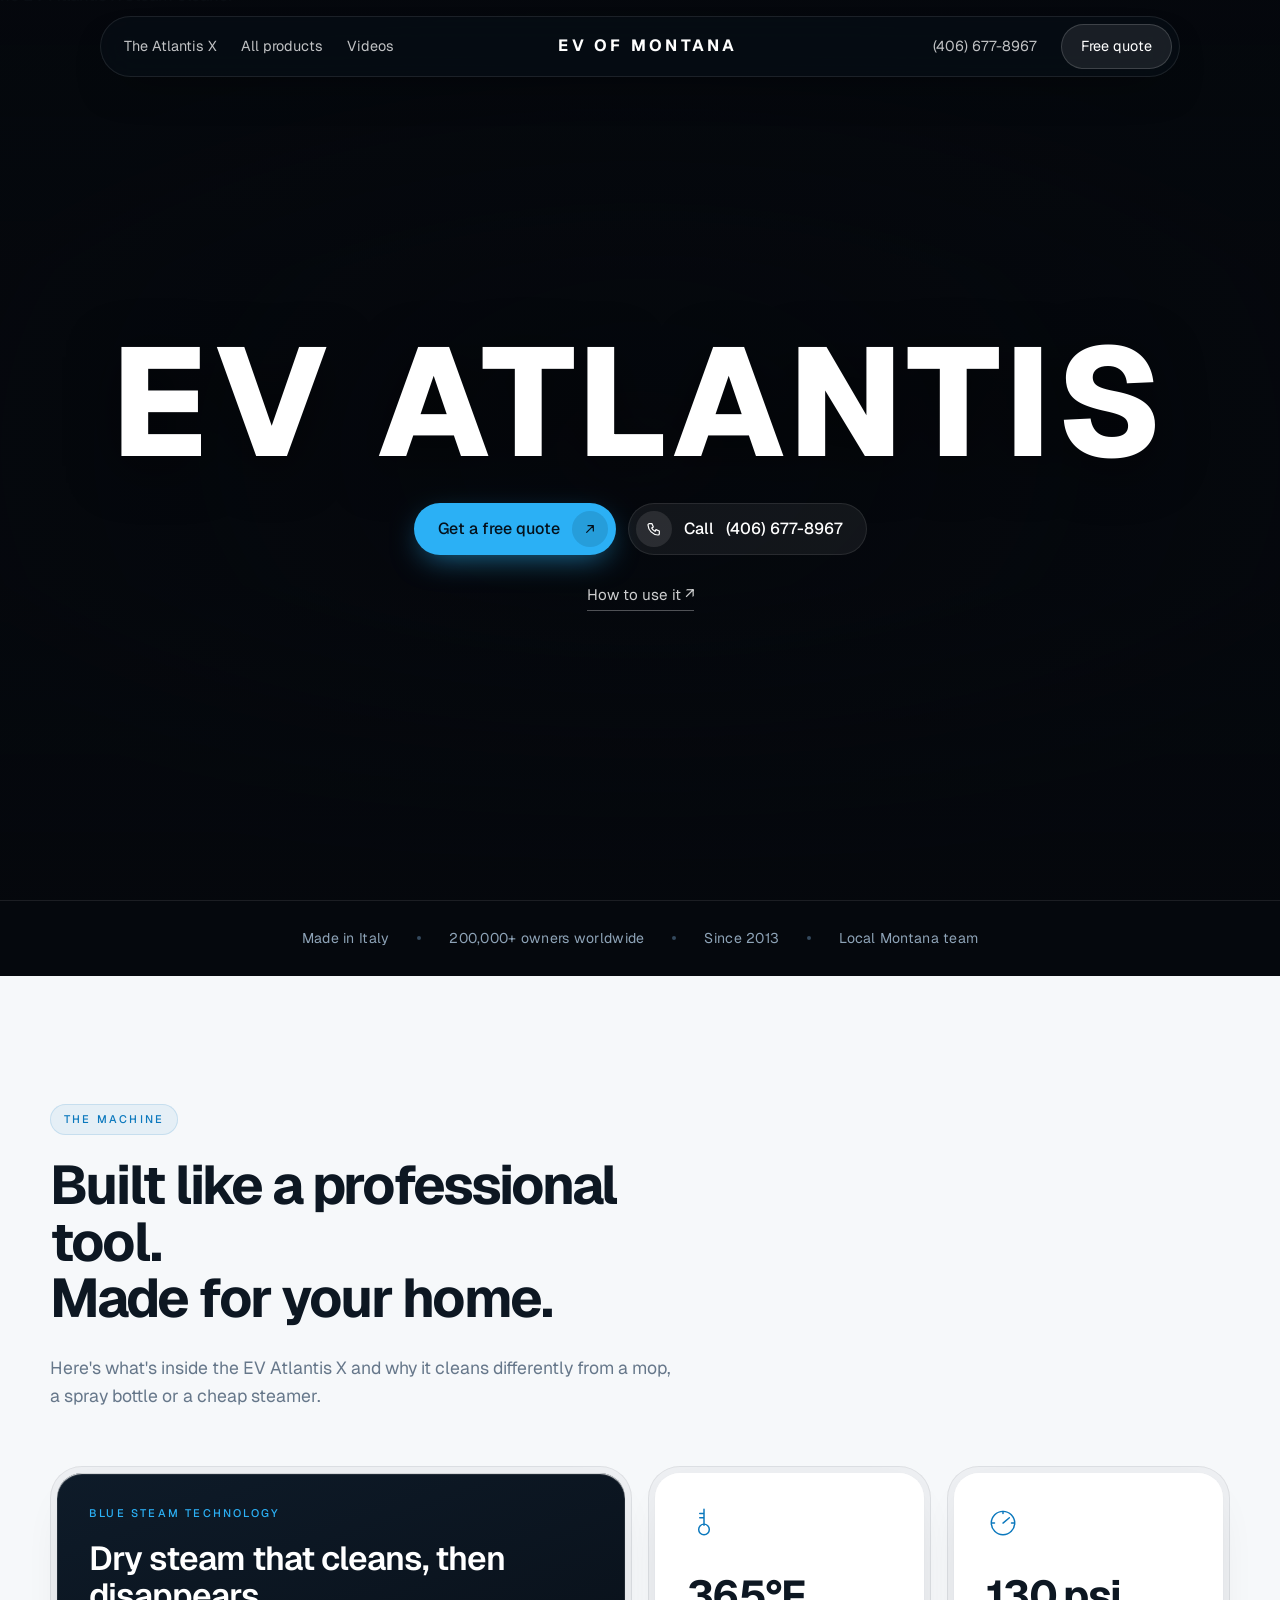
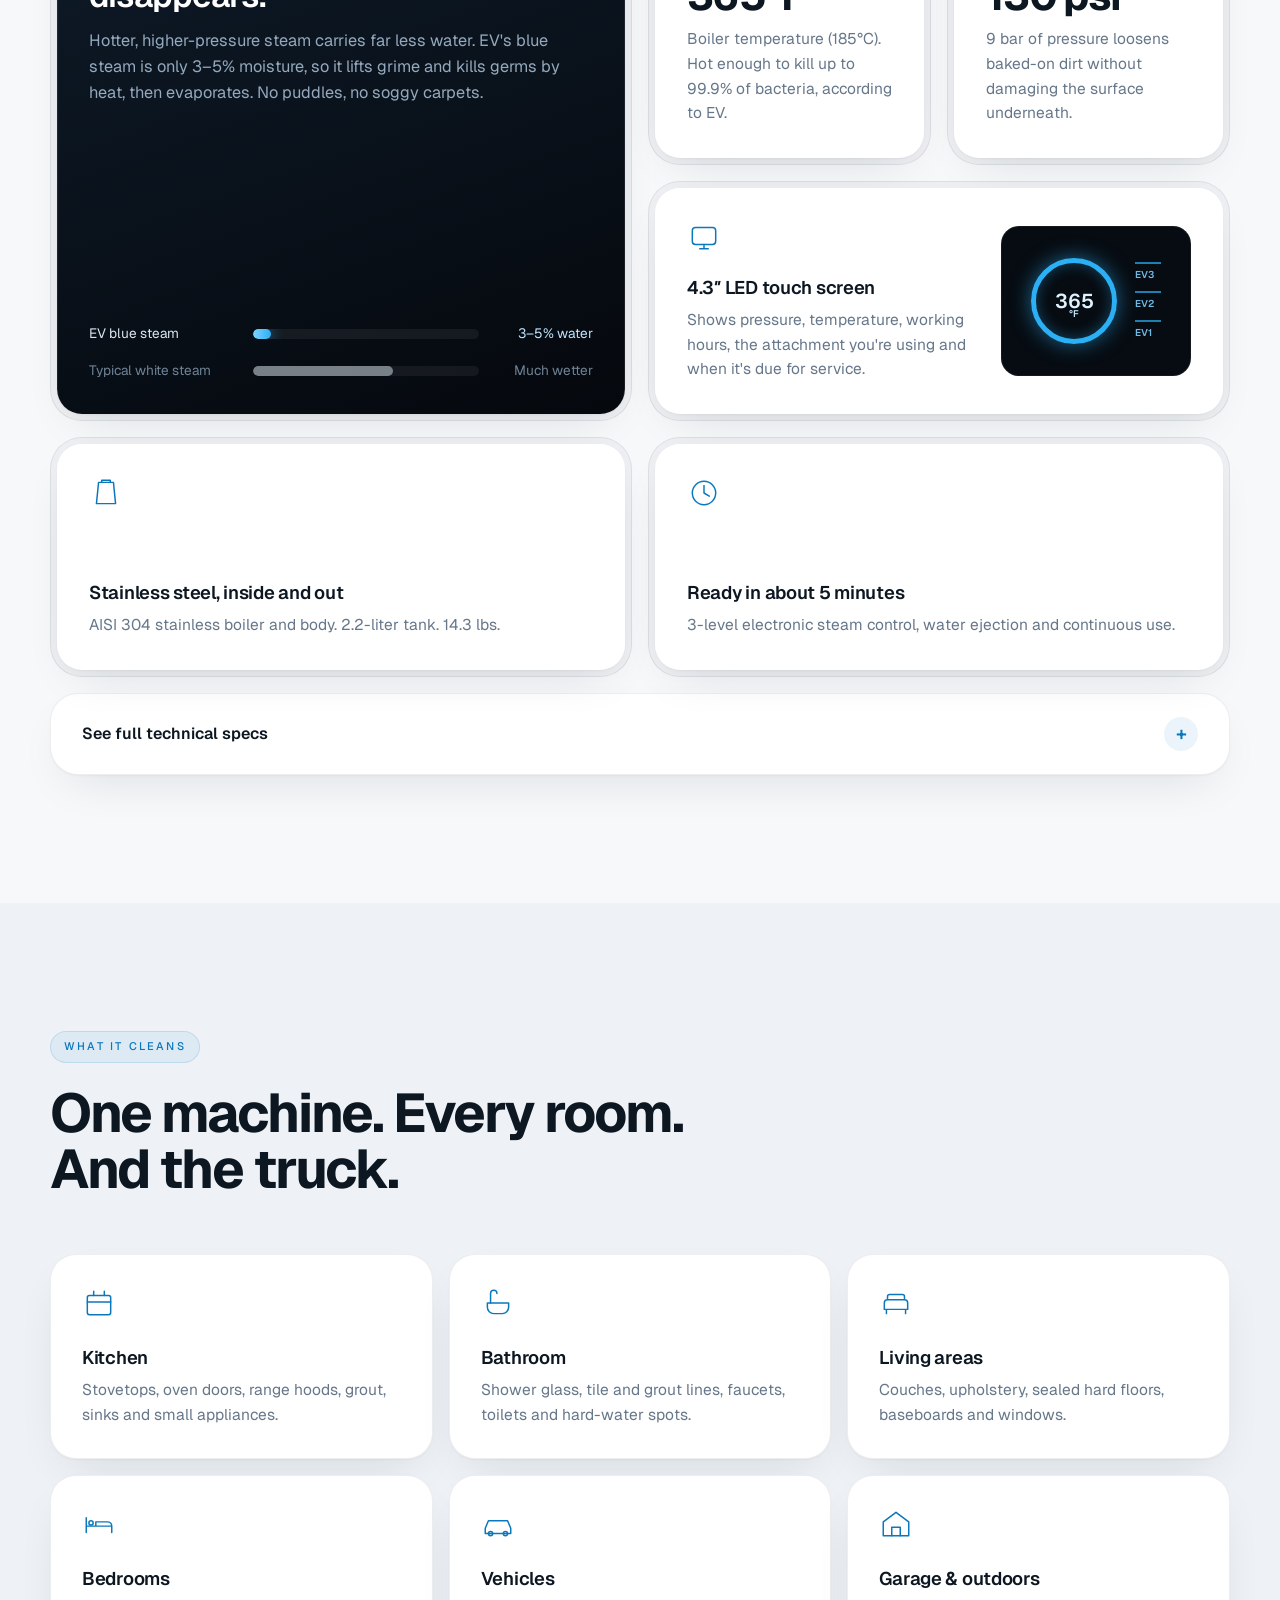
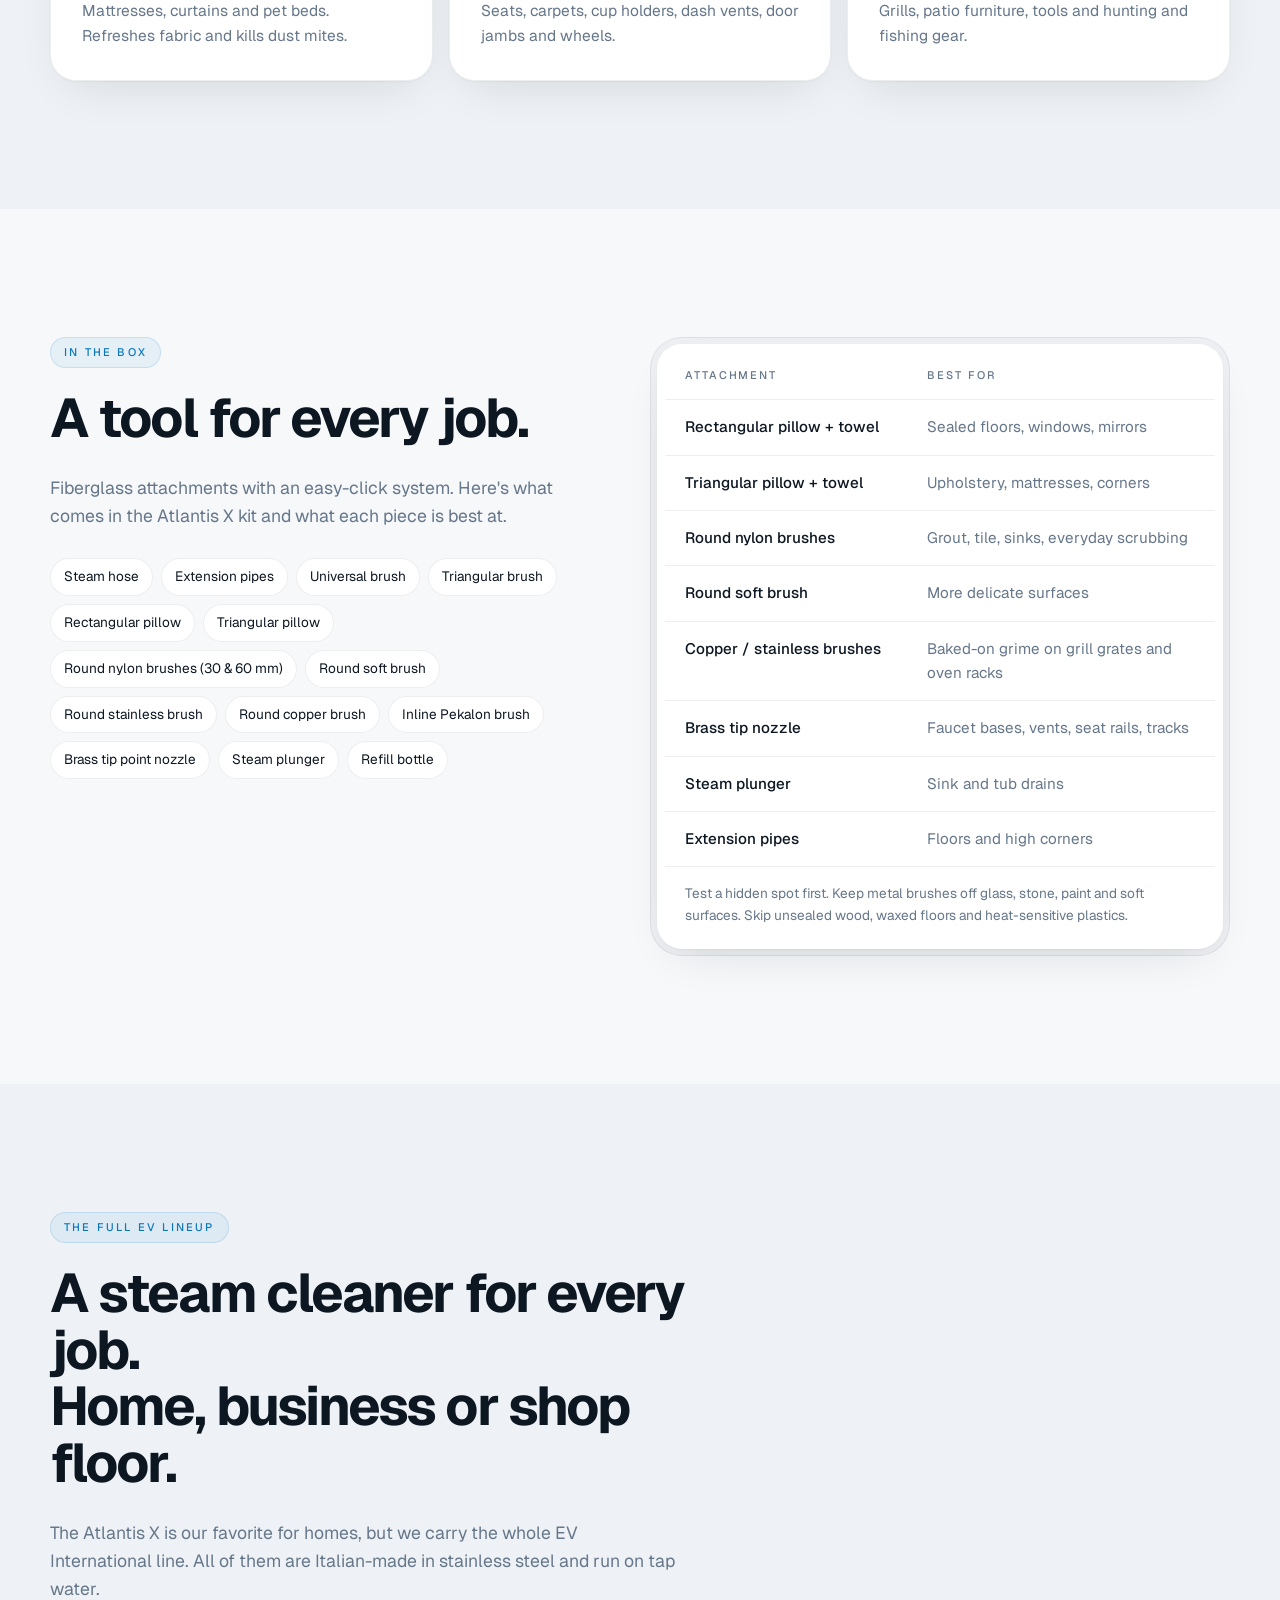
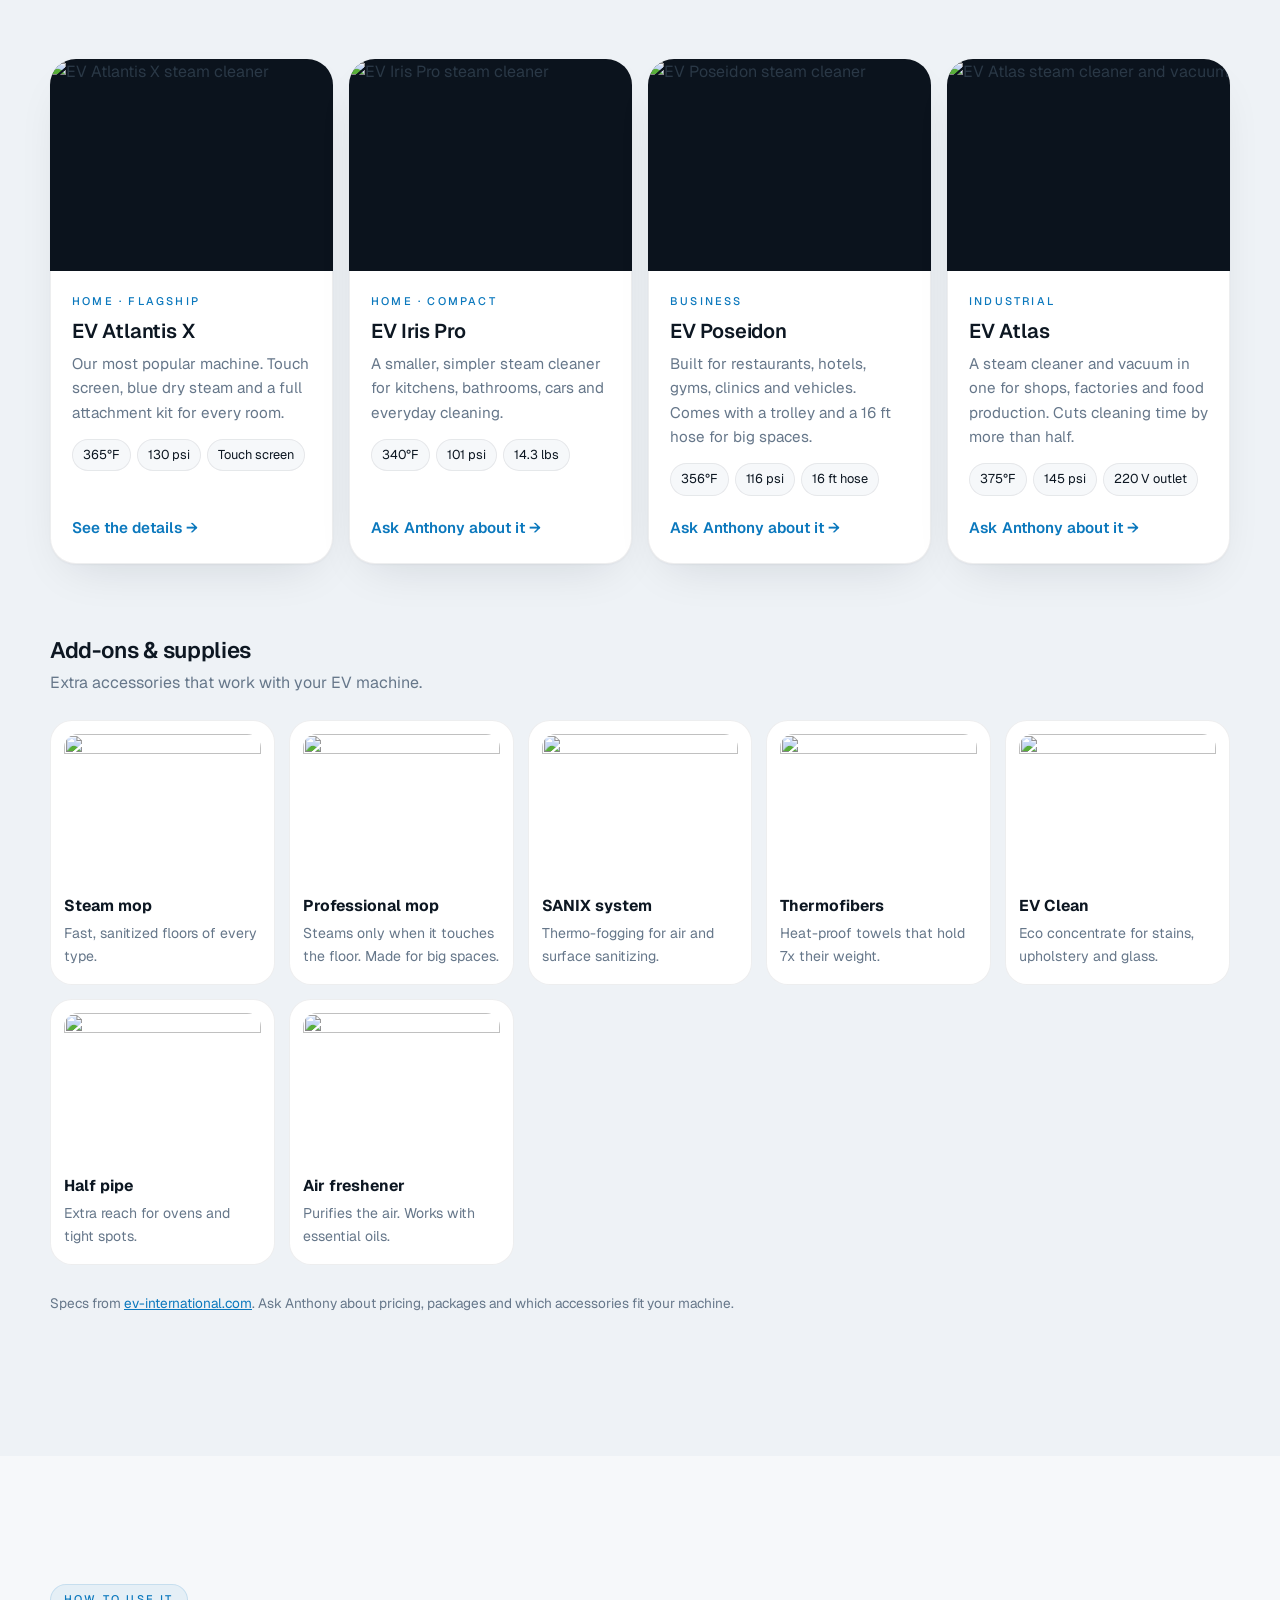
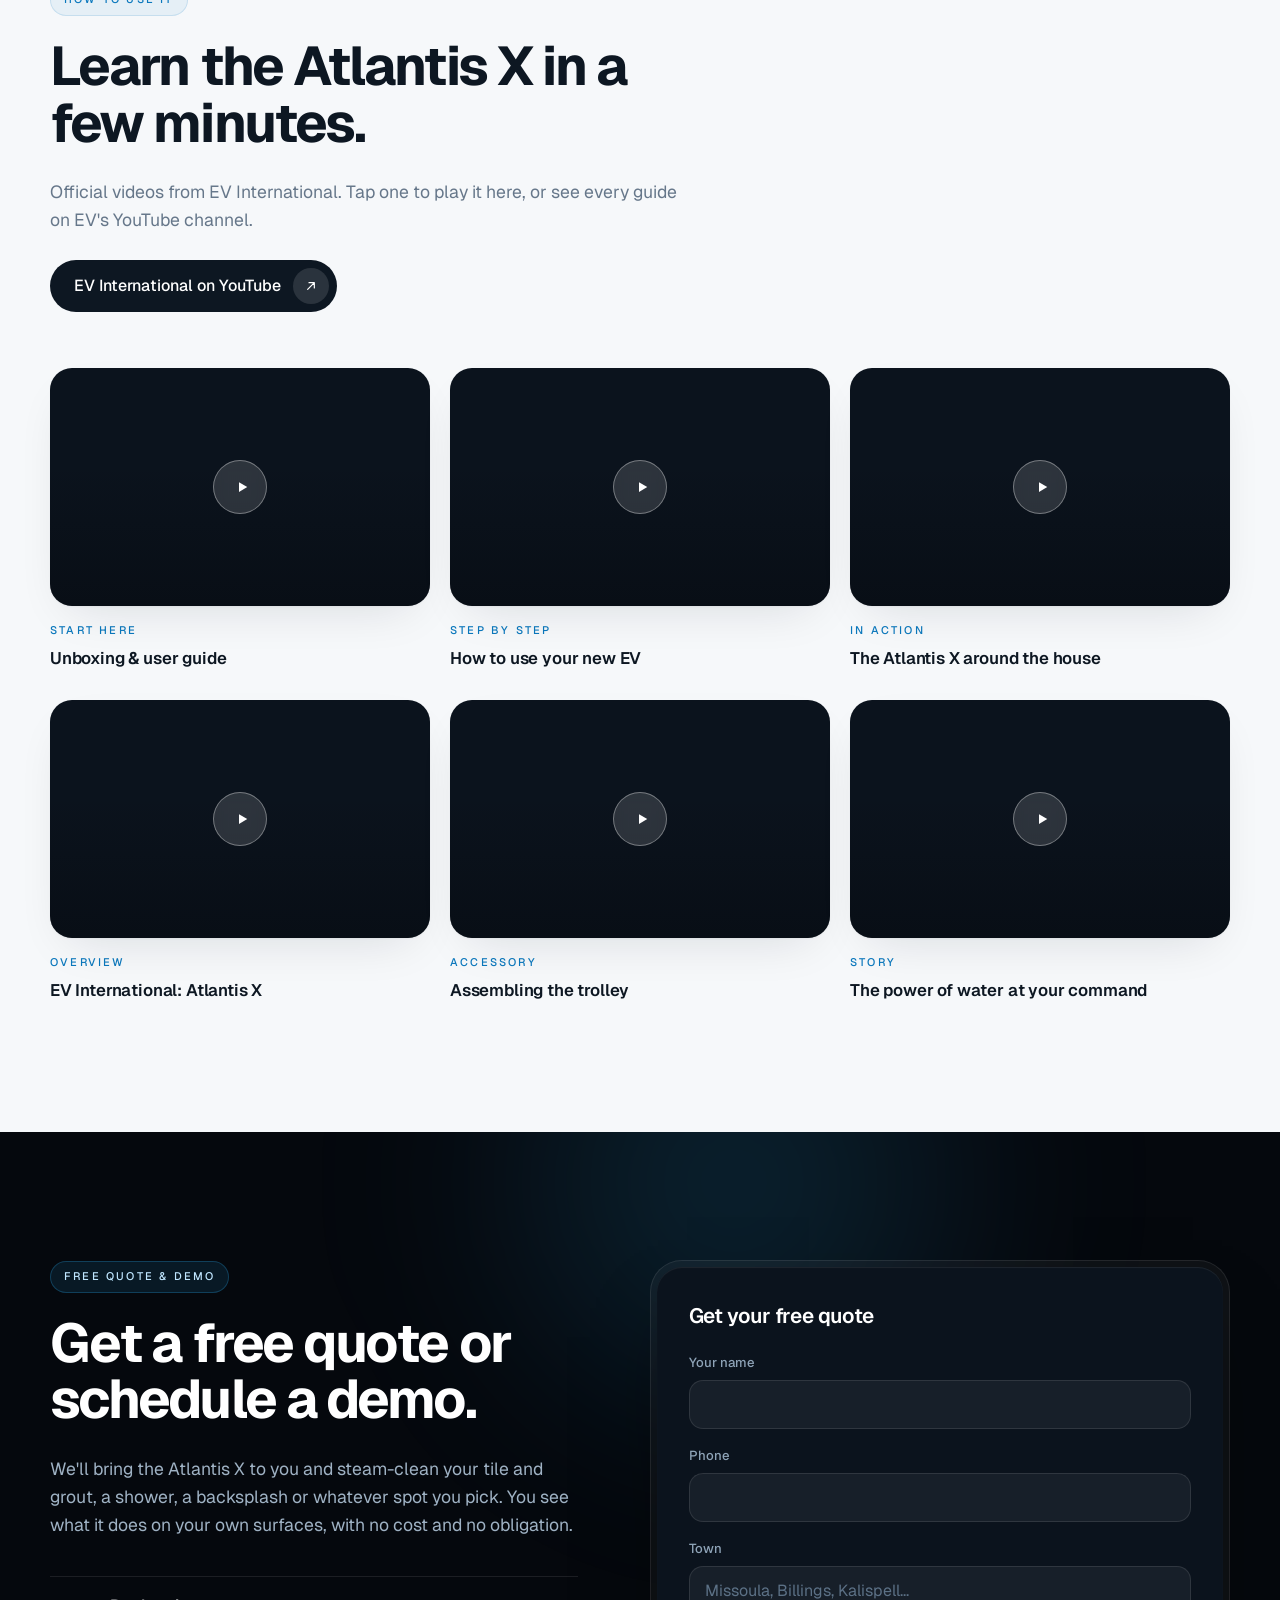
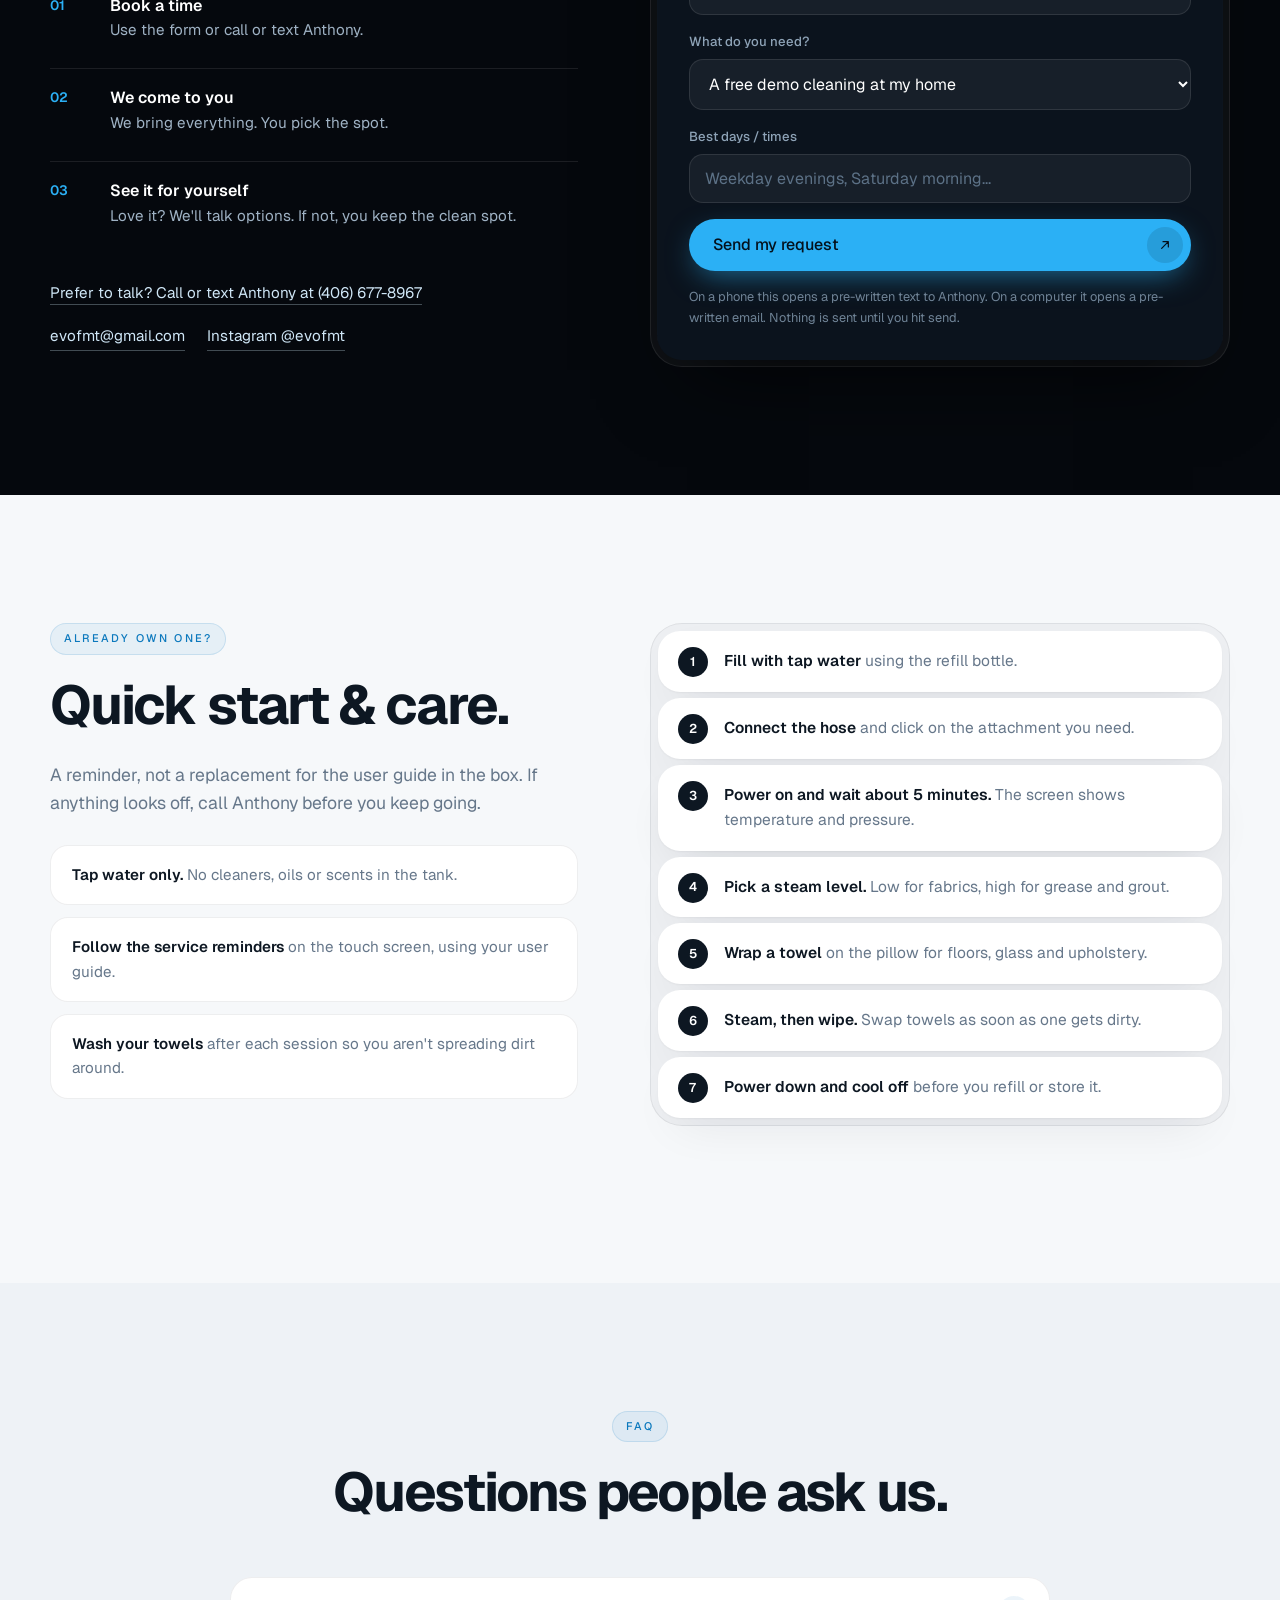
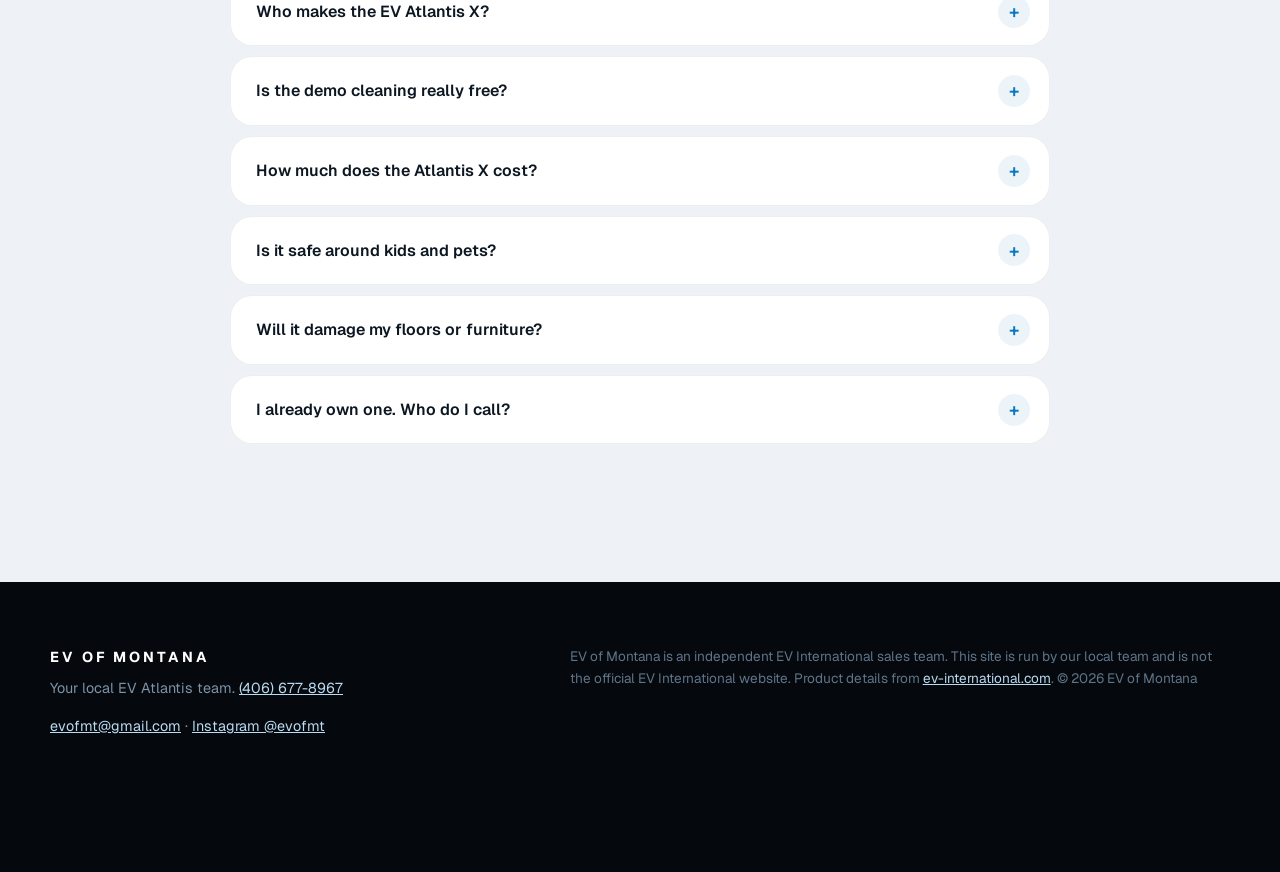
==== commit eab07591: "Free quote button and phone number up front" ====
--- a/index.html
+++ b/index.html
@@ -13,7 +13,7 @@
   <link rel="preconnect" href="https://fonts.googleapis.com">
   <link rel="preconnect" href="https://fonts.gstatic.com" crossorigin>
   <link href="https://fonts.googleapis.com/css2?family=Geist:wght@300;400;500;600;700;800&display=swap" rel="stylesheet">
-  <link rel="stylesheet" href="styles.css?v=12">
+  <link rel="stylesheet" href="styles.css?v=13">
   <script>document.documentElement.classList.add("js");</script>
 </head>
 <body class="home">
@@ -28,8 +28,8 @@
       </div>
       <a href="index.html" class="brand">EV of Montana</a>
       <div class="nav-side nav-right">
-        <a href="#faq">FAQ</a>
-        <a class="nav-cta" href="#demo">Free demo</a>
+        <a class="js-tel" href="tel:+14066778967"><span class="js-phone">(406) 677-8967</span></a>
+        <a class="nav-cta" href="#demo">Free quote</a>
       </div>
       <button class="burger" type="button" aria-label="Open menu" aria-expanded="false"><span></span><span></span></button>
     </nav>
@@ -40,7 +40,7 @@
     <a href="#cleans">What it cleans</a>
     <a href="#lineup">All EV products</a>
     <a href="#videos">How-to videos</a>
-    <a href="#demo">Free demo cleaning</a>
+    <a href="#demo">Free quote &amp; demo</a>
     <a href="#owners">For owners</a>
     <a href="#faq">FAQ</a>
     <a href="https://www.instagram.com/evofmt/" target="_blank" rel="noopener">Instagram</a>
@@ -53,7 +53,11 @@
       <div class="cover-shade" aria-hidden="true"></div>
       <div class="cover-content">
         <h1 class="cover-title">EV ATLANTIS</h1>
-        <a class="btn btn-primary" href="https://www.youtube.com/@EV-international" target="_blank" rel="noopener">How to use it <span class="btn-ic" aria-hidden="true"><svg viewBox="0 0 24 24"><path d="M7 17 17 7M9 7h8v8"/></svg></span></a>
+        <div class="cover-actions">
+          <a class="btn btn-primary" href="#demo">Get a free quote <span class="btn-ic" aria-hidden="true"><svg viewBox="0 0 24 24"><path d="M7 17 17 7M9 7h8v8"/></svg></span></a>
+          <a class="btn btn-ghost js-tel" href="tel:+14066778967"><span class="btn-ic" aria-hidden="true"><svg viewBox="0 0 24 24"><path d="M5 4h4l2 5-2.5 1.5a11 11 0 0 0 5 5L15 13l5 2v4a2 2 0 0 1-2 2A16 16 0 0 1 3 6a2 2 0 0 1 2-2"/></svg></span>Call <span class="js-phone">(406) 677-8967</span></a>
+        </div>
+        <a class="cover-link" href="https://www.youtube.com/@EV-international" target="_blank" rel="noopener">How to use it ↗</a>
       </div>
     </section>
 
@@ -302,8 +306,8 @@
       <div class="glow glow-c" aria-hidden="true"></div>
       <div class="wrap two-col demo-grid">
         <div class="reveal">
-          <span class="pill">Free in-home demo</span>
-          <h2>See the Atlantis X on your own home. Free.</h2>
+          <span class="pill">Free quote &amp; demo</span>
+          <h2>Get a free quote or schedule a demo.</h2>
           <p class="section-lead">We'll bring the Atlantis X to you and steam-clean your tile and grout, a shower, a backsplash or whatever spot you pick. You see what it does on your own surfaces, with no cost and no obligation.</p>
           <ol class="steps">
             <li><b>Book a time</b><span>Use the form or call or text Anthony.</span></li>
@@ -315,12 +319,15 @@
         </div>
         <div class="bezel bezel-dark reveal">
           <form class="bezel-core form-core" id="demo-form">
-            <p class="form-title">Request a free demo cleaning</p>
+            <p class="form-title">Get your free quote</p>
             <label>Your name<input name="name" required autocomplete="name"></label>
             <label>Phone<input name="phone" type="tel" required autocomplete="tel"></label>
             <label>Town<input name="town" required placeholder="Missoula, Billings, Kalispell..."></label>
-            <label>What should we clean?
+            <label>What do you need?
               <select name="interest">
+                <option>A free demo cleaning at my home</option>
+                <option>A quote on an EV steam cleaner</option>
+                <option>A quote for my business</option>
                 <option>Tile &amp; grout</option>
                 <option>Shower or tub</option>
                 <option>Kitchen backsplash or counters</option>
@@ -331,7 +338,7 @@
             </label>
             <label>Best days / times<input name="when" placeholder="Weekday evenings, Saturday morning..."></label>
             <button class="btn btn-primary btn-full" type="submit">Send my request <span class="btn-ic" aria-hidden="true"><svg viewBox="0 0 24 24"><path d="M7 17 17 7M9 7h8v8"/></svg></span></button>
-            <p class="form-note">This opens a pre-written text to Anthony on your phone. Nothing is sent until you hit send.</p>
+            <p class="form-note">On a phone this opens a pre-written text to Anthony. On a computer it opens a pre-written email. Nothing is sent until you hit send.</p>
           </form>
         </div>
       </div>
@@ -392,13 +399,16 @@
     </div>
   </footer>
 
-  <a class="sticky-cta" href="#demo">Book a free demo cleaning</a>
+  <div class="sticky-cta">
+    <a class="sticky-call js-tel" href="tel:+14066778967">Call</a>
+    <a class="sticky-quote" href="#demo">Get a free quote</a>
+  </div>
 
   <dialog class="video-modal" id="video-modal">
     <button class="close" type="button" aria-label="Close video">×</button>
     <div class="frame"></div>
   </dialog>
 
-  <script src="script.js?v=12"></script>
+  <script src="script.js?v=13"></script>
 </body>
 </html>
--- a/styles.css
+++ b/styles.css
@@ -295,6 +295,10 @@
 .cover-shade { position: absolute; inset: 0; background: radial-gradient(ellipse at center, rgba(5,8,13,.35) 0%, rgba(5,8,13,.78) 75%), linear-gradient(180deg, rgba(5,8,13,.55) 0%, transparent 30%, transparent 65%, rgba(5,8,13,.85) 100%); }
 .cover-content { position: relative; z-index: 1; display: flex; flex-direction: column; align-items: center; gap: 36px; text-align: center; padding: 120px 16px 80px; animation: rise 1.2s var(--spring) .2s both; }
 .cover-title { margin: 0; color: #fff; font-size: clamp(3.2rem, 12vw, 10rem); font-weight: 800; letter-spacing: 0.04em; line-height: .95; text-shadow: 0 10px 50px rgba(0,0,0,.55); }
+.cover-content { gap: 28px; }
+.cover-actions { display: flex; flex-wrap: wrap; justify-content: center; gap: 12px; }
+.cover-link { color: rgba(255,255,255,.8); text-decoration: none; font-size: .95rem; border-bottom: 1px solid rgba(255,255,255,.3); padding-bottom: 2px; }
+.cover-link:hover { color: #fff; border-color: #fff; }
 @keyframes cover-in { from { opacity: 0; transform: scale(1.12); } to { opacity: 1; transform: scale(1.04); } }
 
 /* hero entrance on load */
@@ -347,5 +351,8 @@
   .tile .bezel-core, .room, .form-core { padding: 26px; }
   .att th, .att td { padding: 13px 14px; }
   .section { padding: 80px 0; }
-  .sticky-cta { display: block; position: fixed; left: 16px; right: 16px; bottom: 16px; z-index: 20; text-align: center; background: var(--blue); color: #04111c; font-weight: 600; text-decoration: none; padding: 17px; border-radius: 999px; box-shadow: 0 16px 40px -10px rgba(43,176,245,.7); }
+  .sticky-cta { display: grid; grid-template-columns: 1fr 2fr; gap: 8px; position: fixed; left: 16px; right: 16px; bottom: 16px; z-index: 20; }
+  .sticky-cta a { text-align: center; font-weight: 600; text-decoration: none; padding: 17px 12px; border-radius: 999px; }
+  .sticky-call { background: var(--night); color: #fff; box-shadow: inset 0 0 0 1px rgba(255,255,255,.18), 0 16px 40px -10px rgba(0,0,0,.6); }
+  .sticky-quote { background: var(--blue); color: #04111c; box-shadow: 0 16px 40px -10px rgba(43,176,245,.7); }
 }
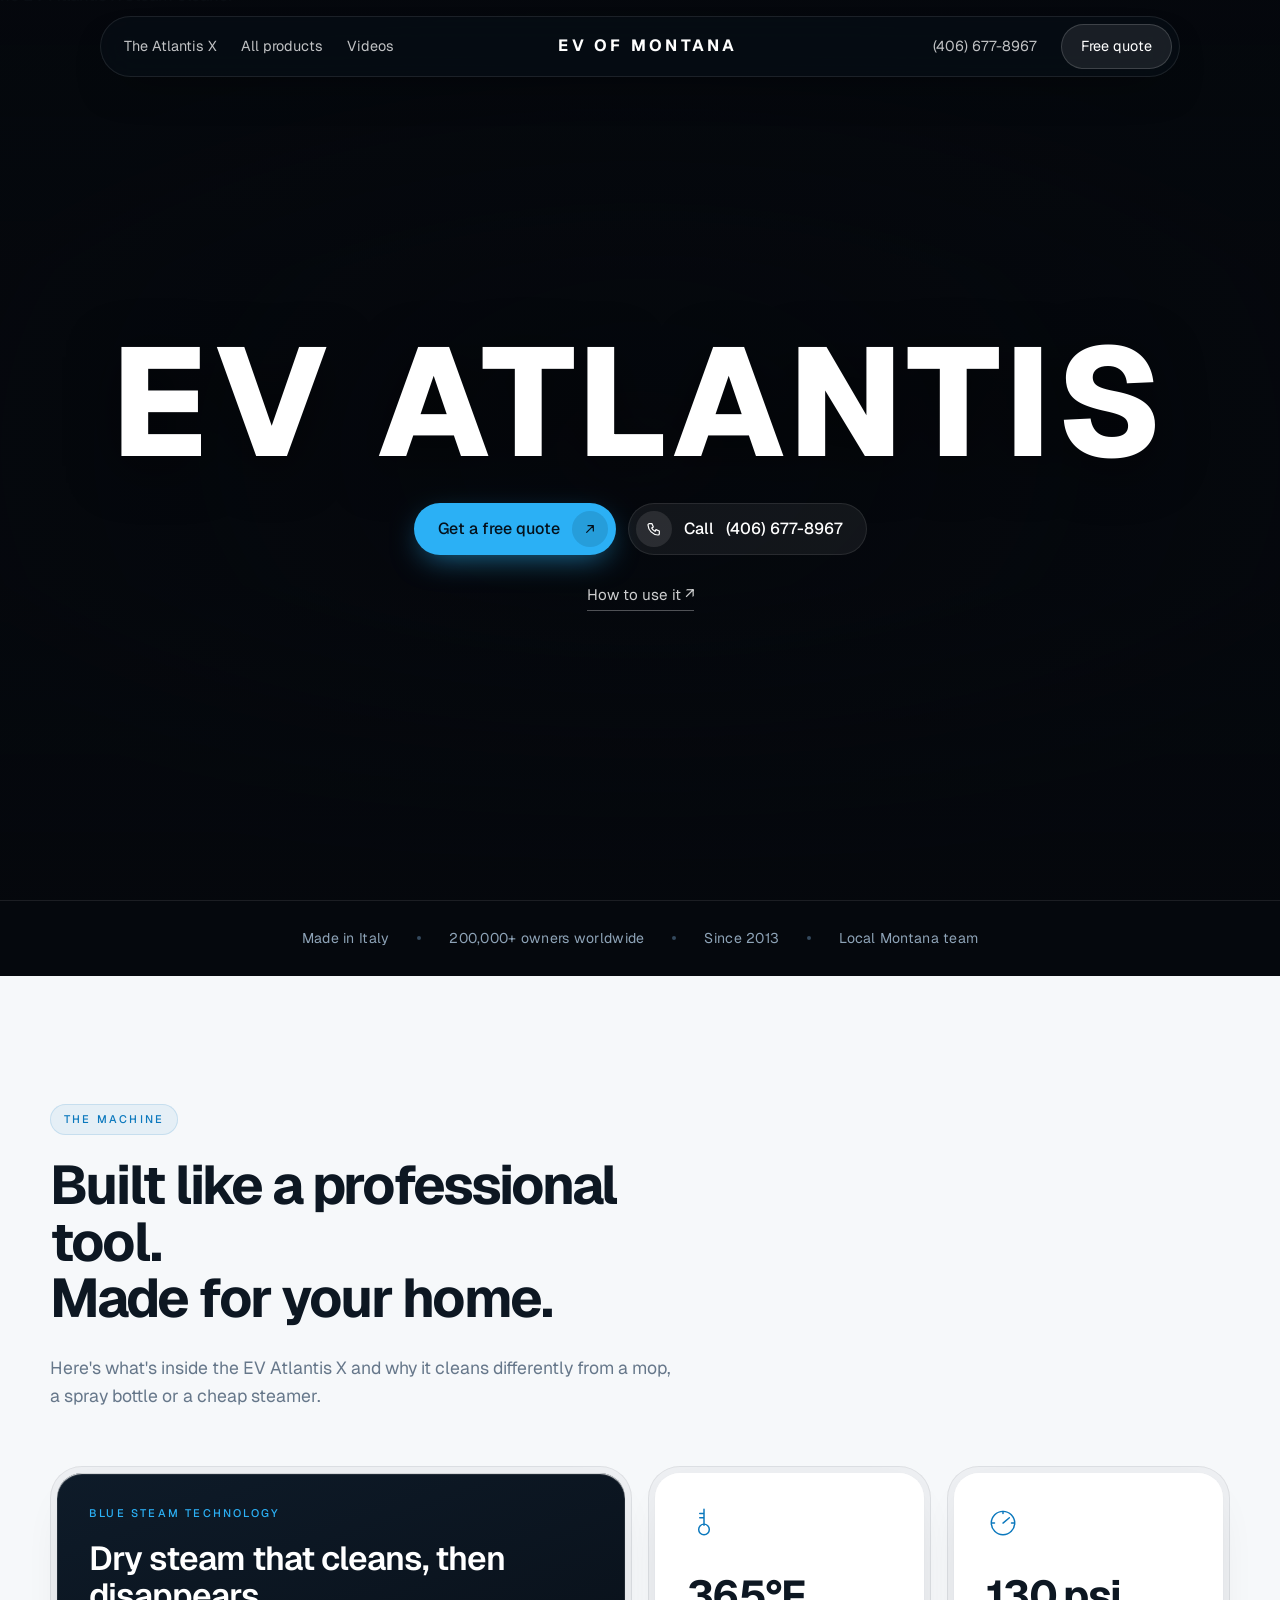
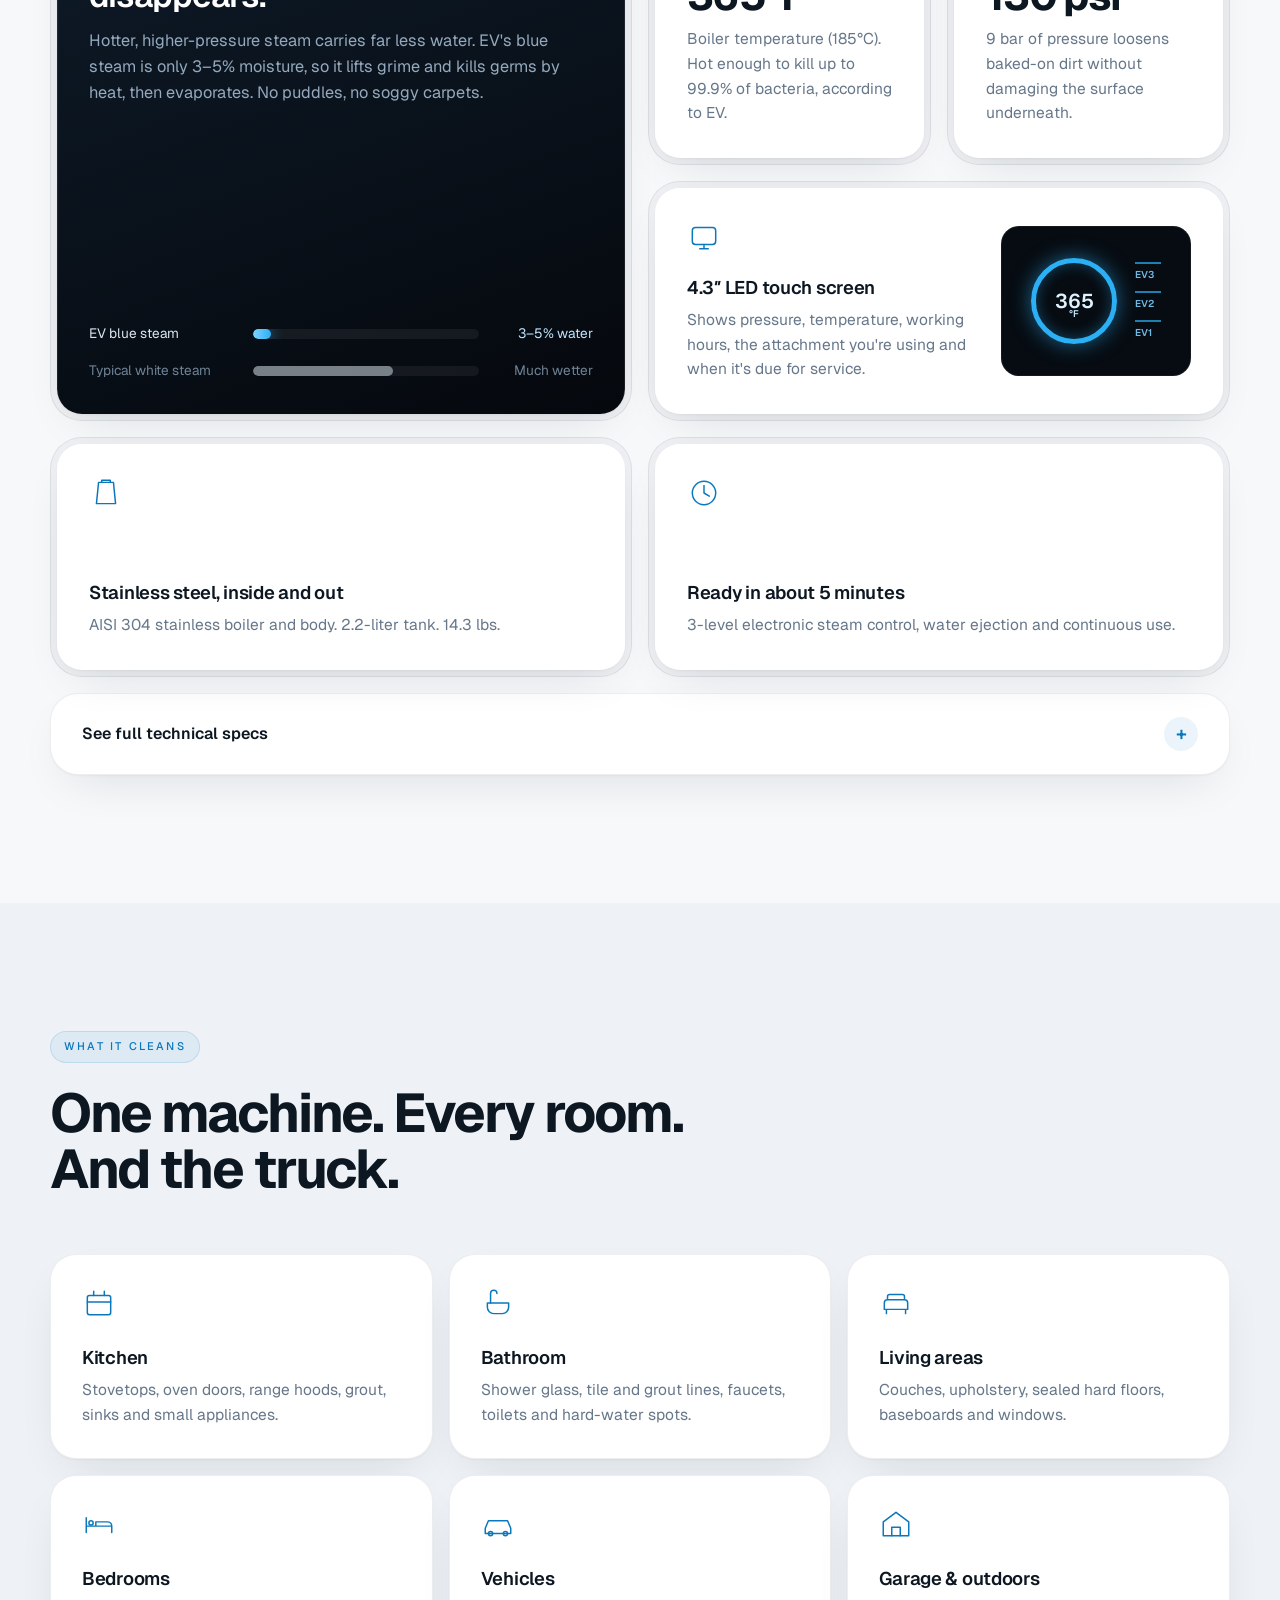
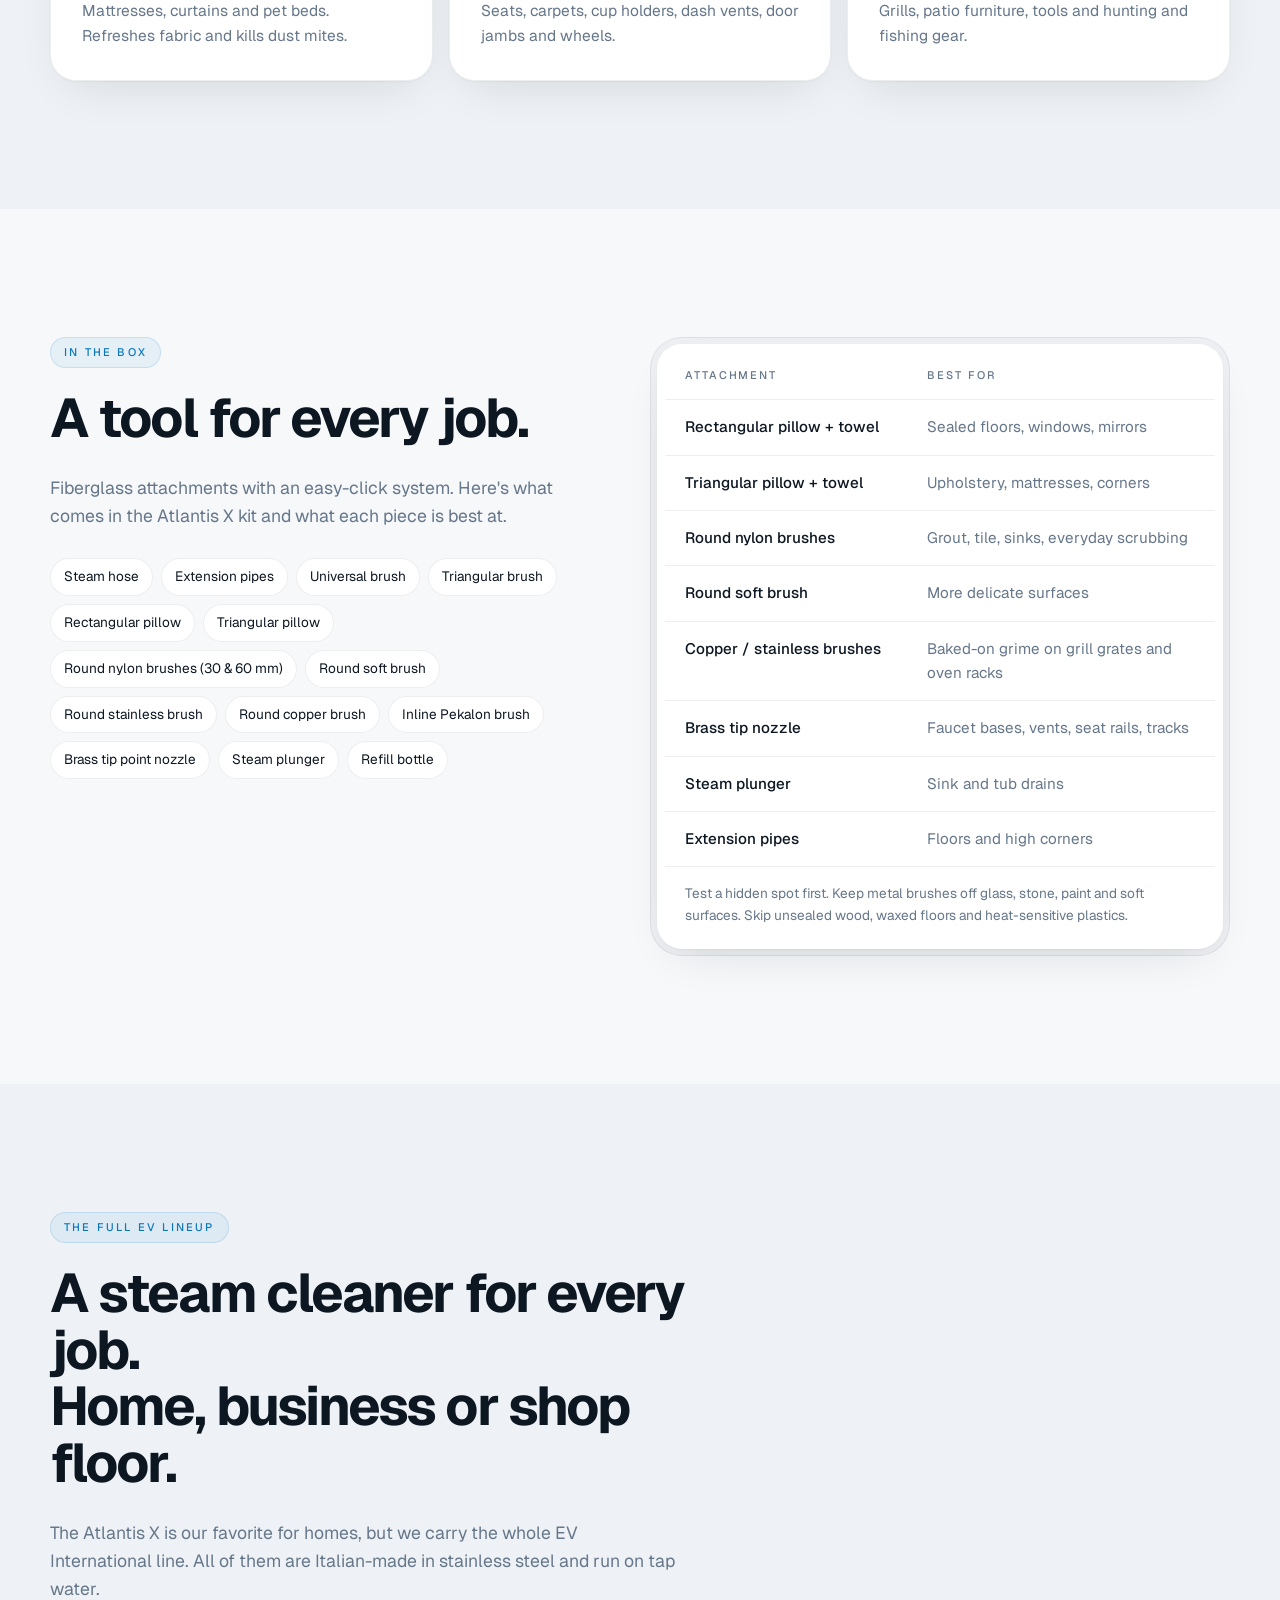
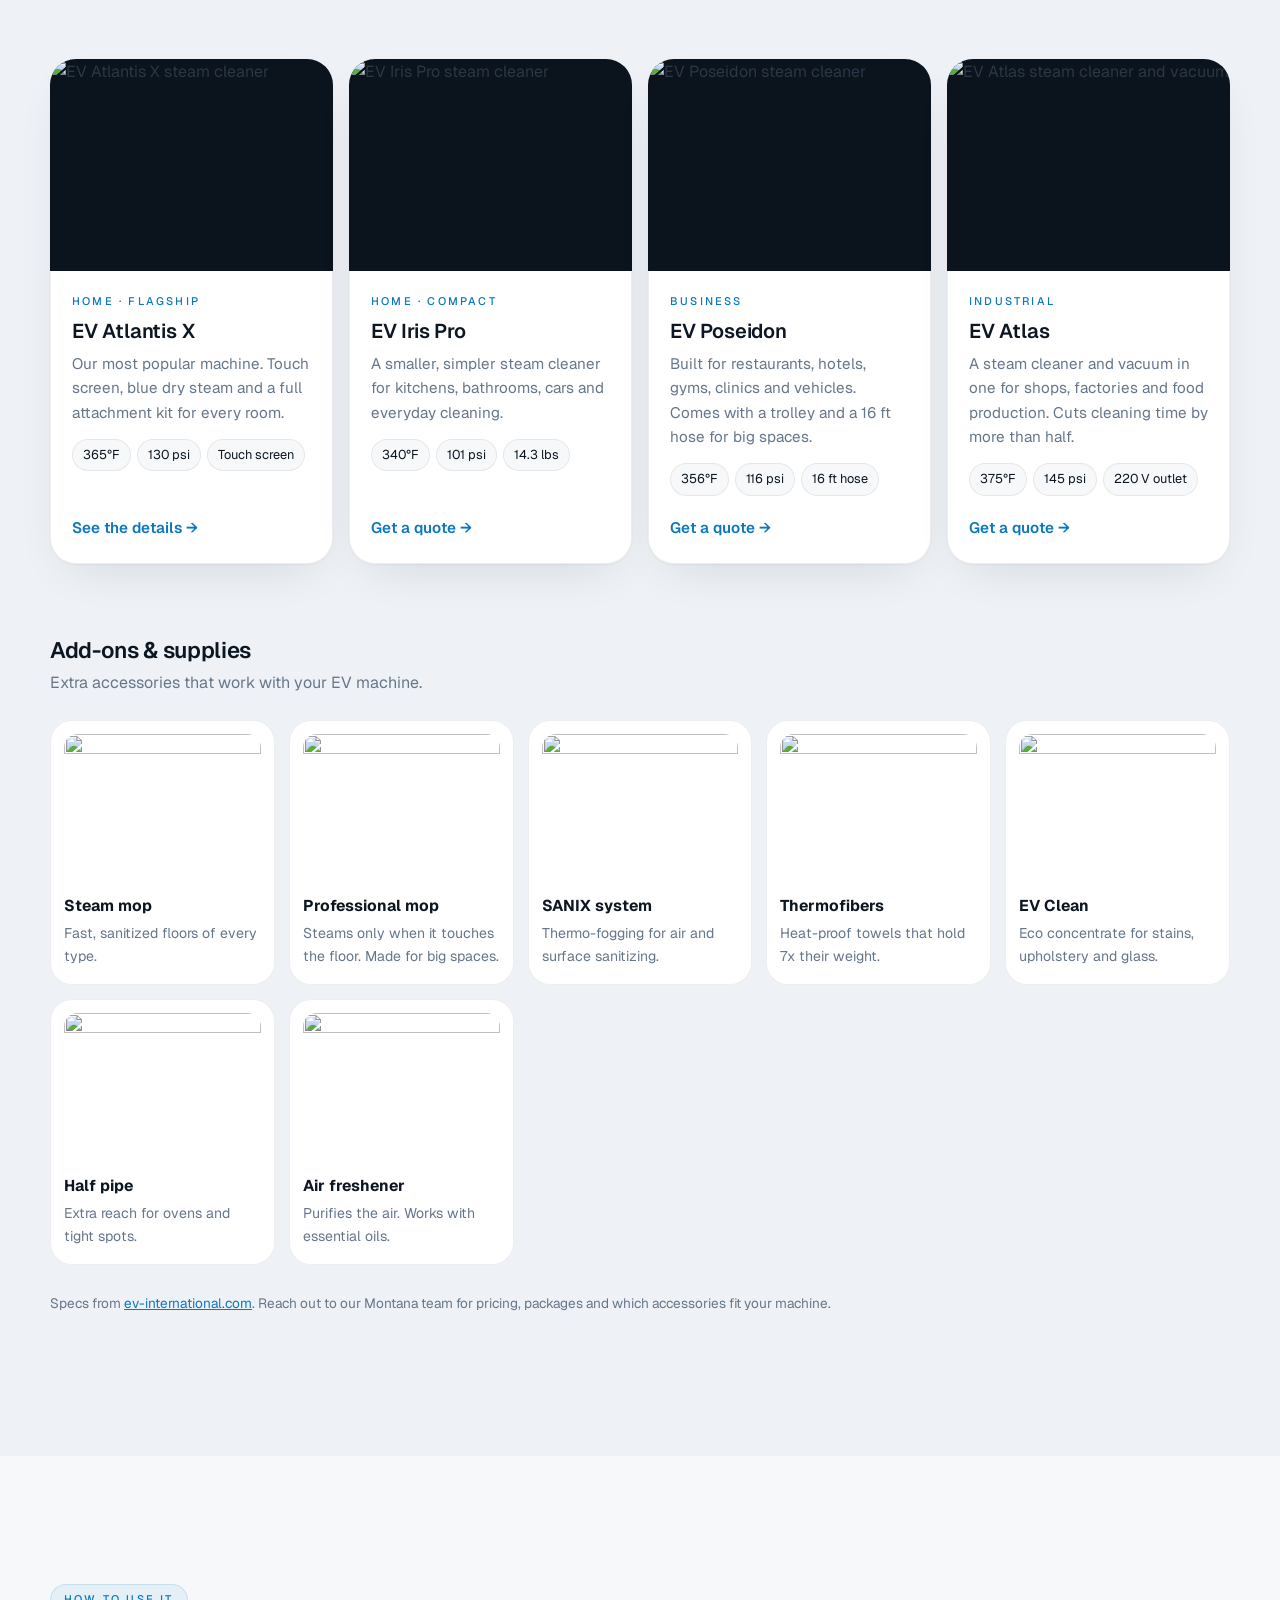
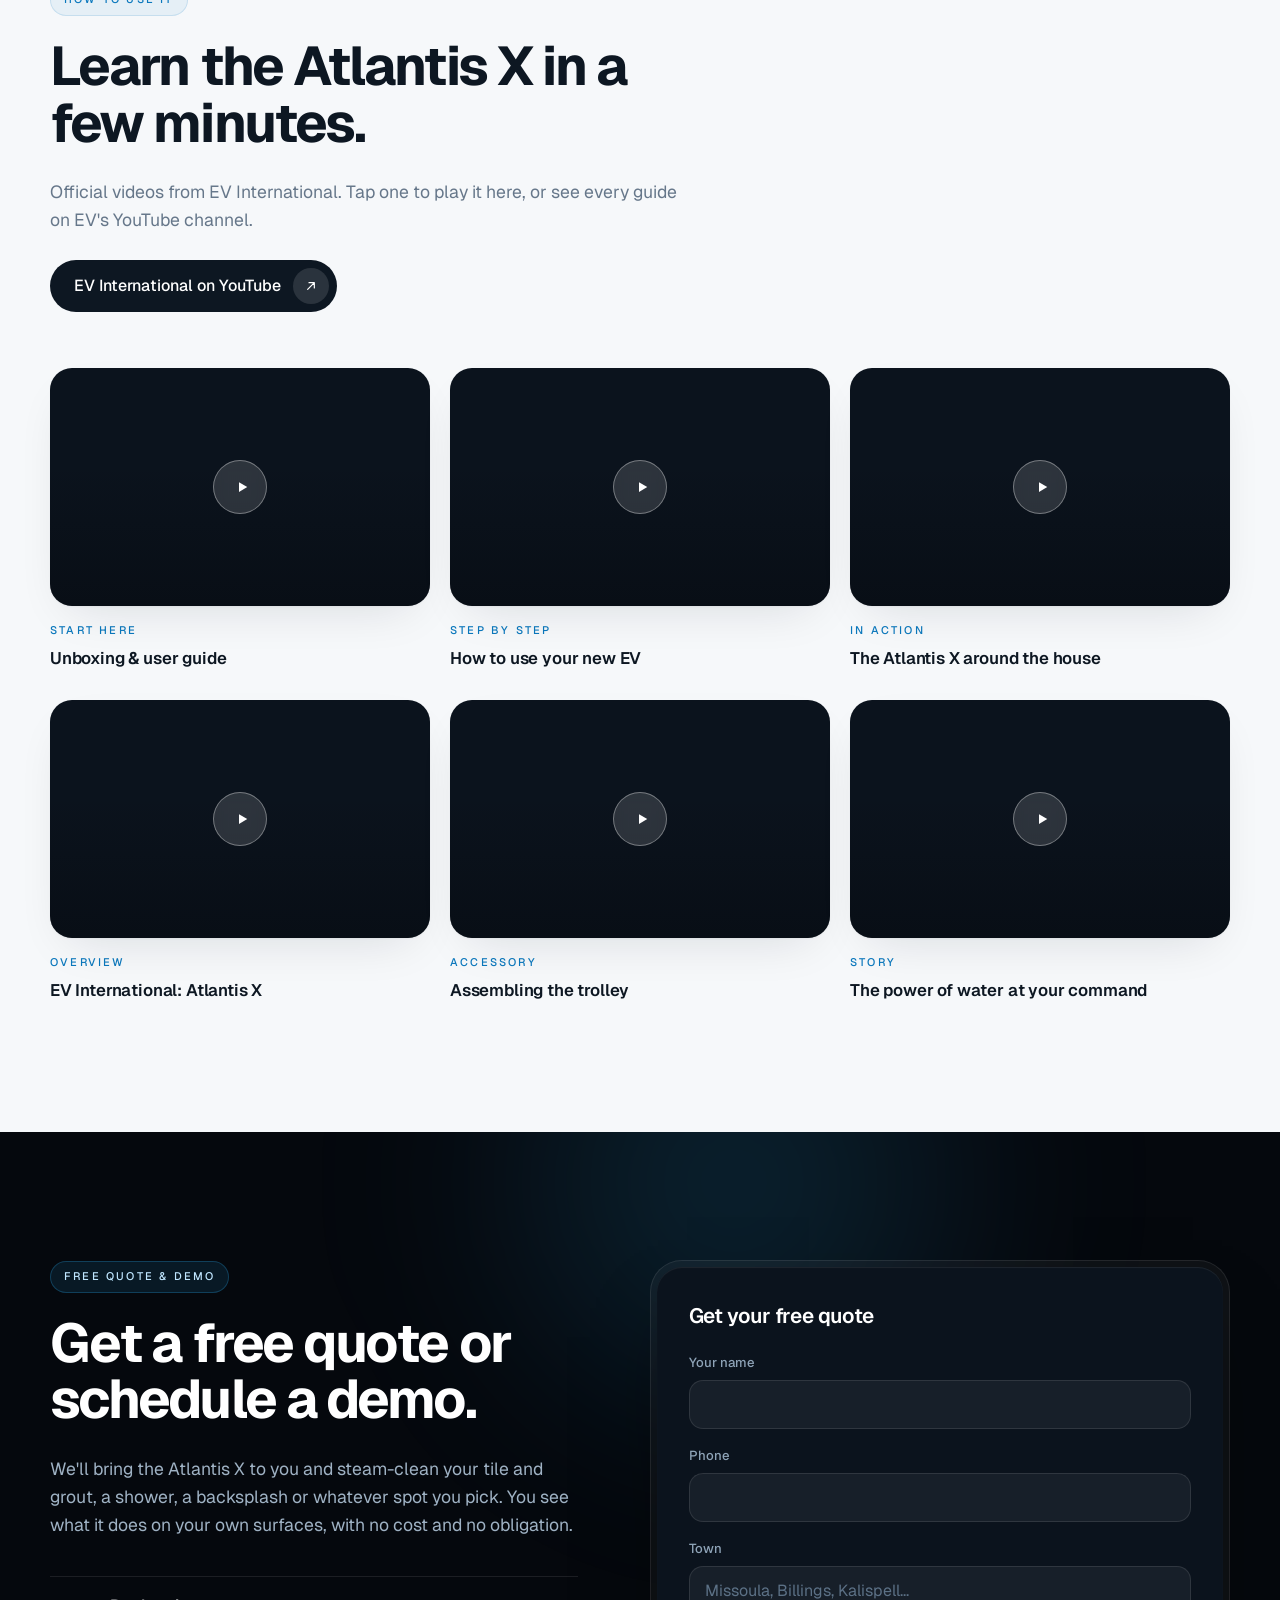
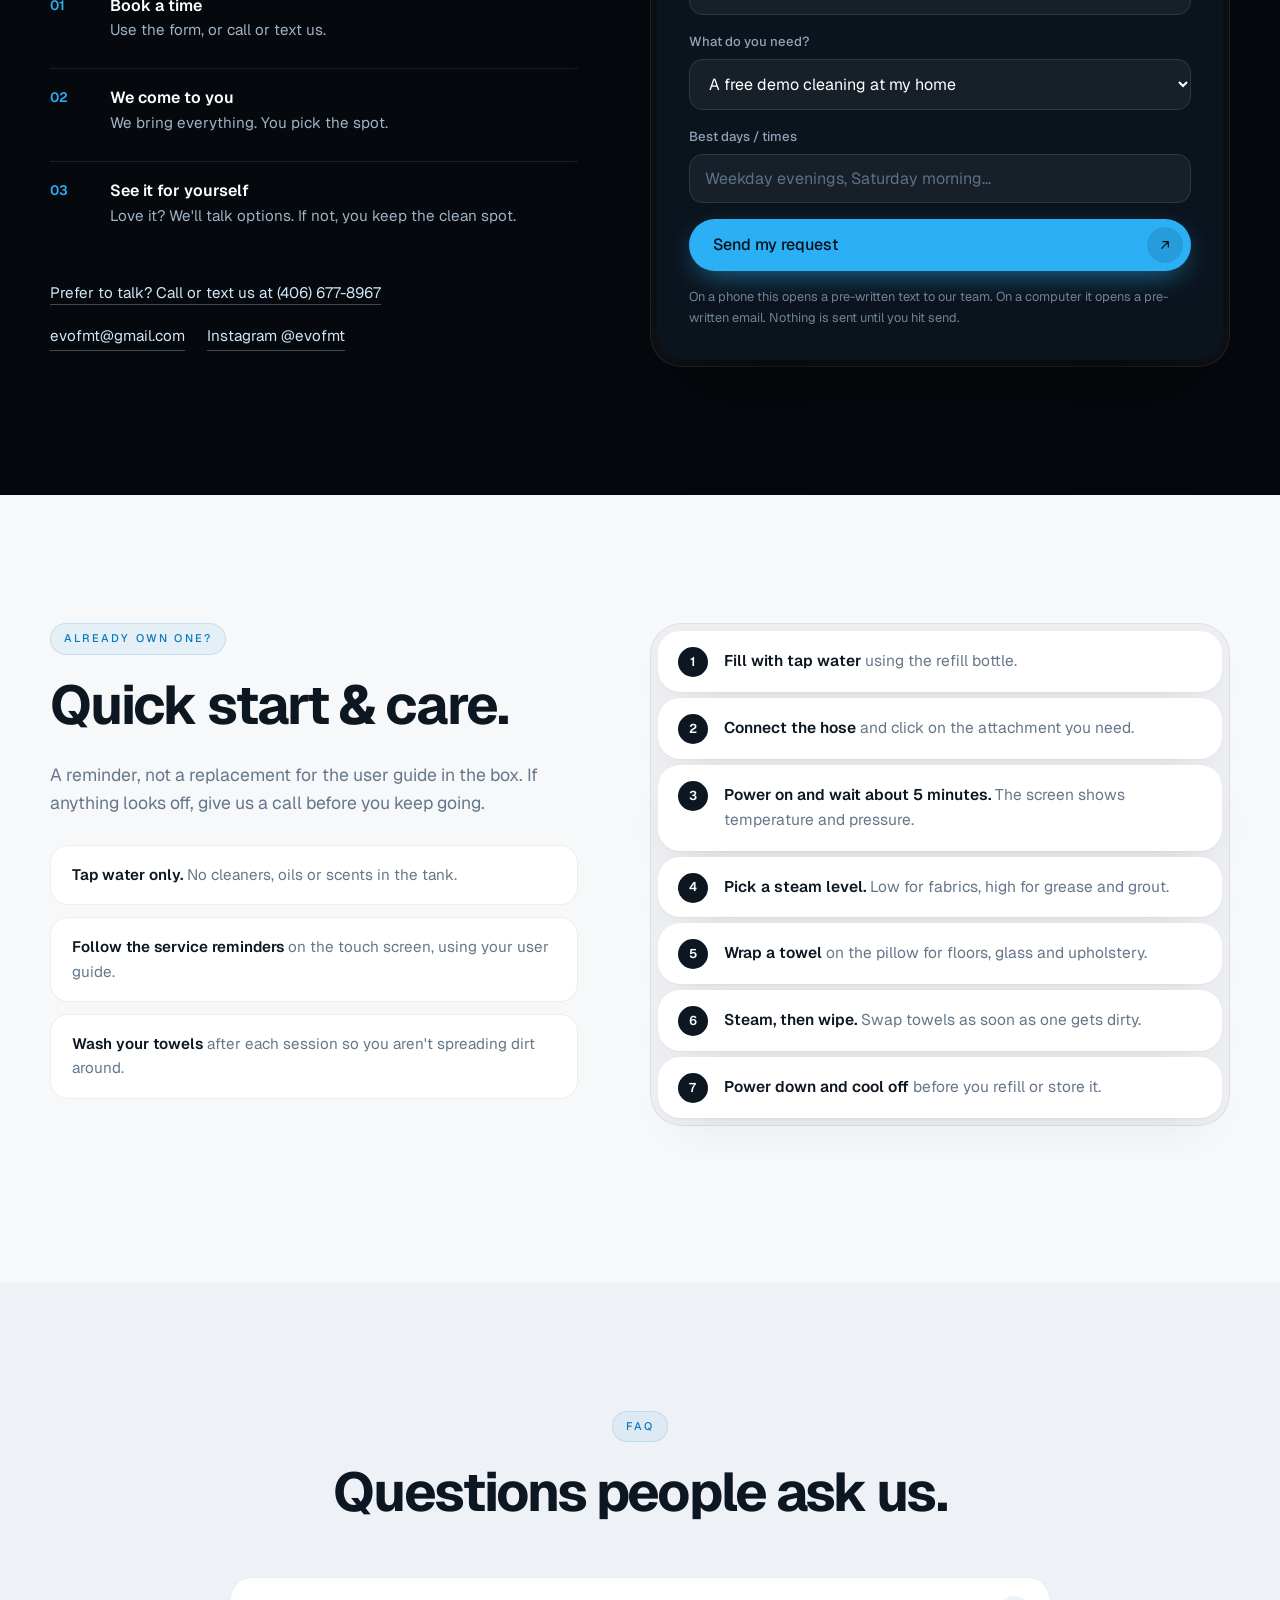
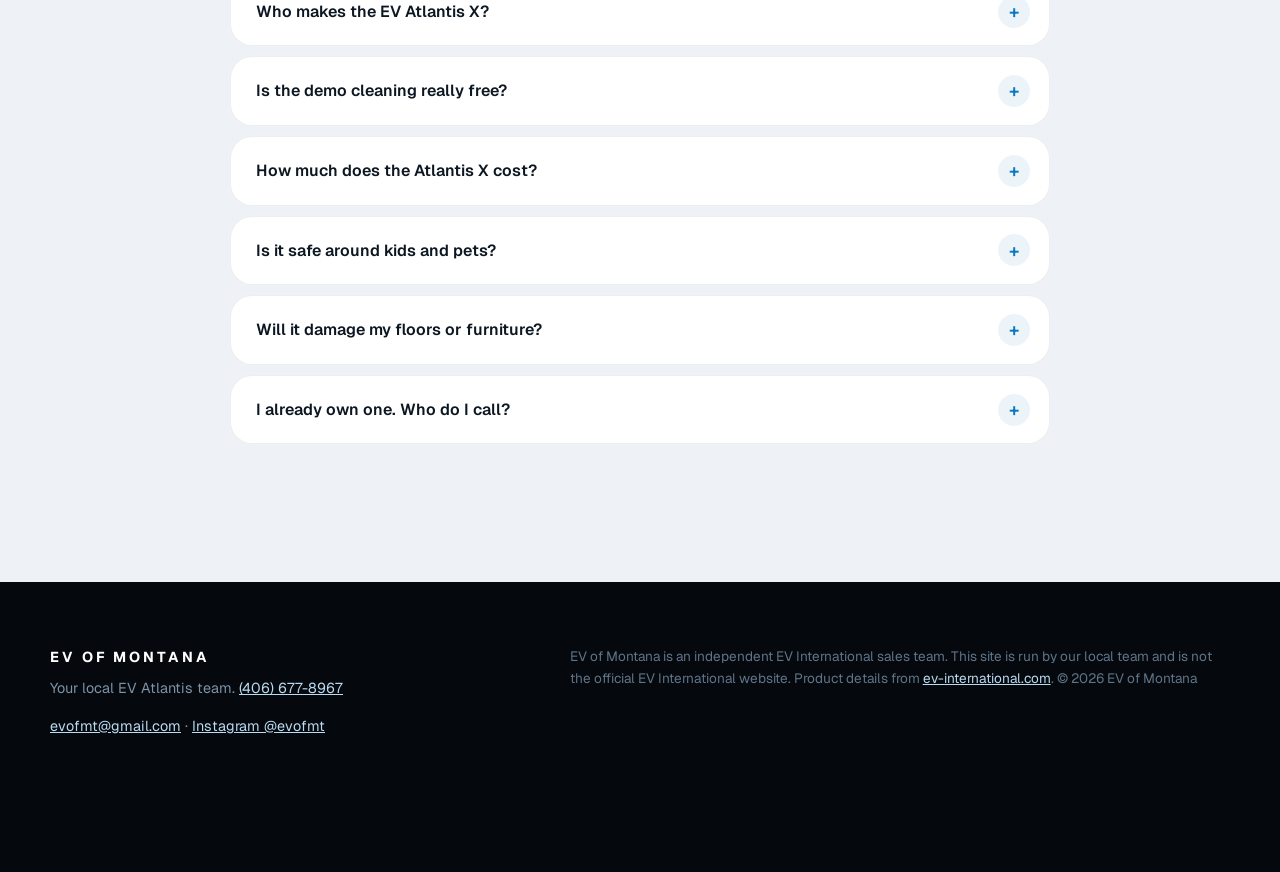
==== commit 91a149e4: "Speak as the EV of Montana team, not one person" ====
--- a/index.html
+++ b/index.html
@@ -239,7 +239,7 @@
               <h3>EV Iris Pro</h3>
               <p>A smaller, simpler steam cleaner for kitchens, bathrooms, cars and everyday cleaning.</p>
               <ul class="specs-mini"><li>340°F</li><li>101 psi</li><li>14.3 lbs</li></ul>
-              <a class="product-link js-ask" data-product="EV Iris Pro" href="#demo">Ask Anthony about it</a>
+              <a class="product-link js-ask" data-product="EV Iris Pro" href="#demo">Get a quote</a>
             </div>
           </article>
           <article class="product reveal">
@@ -249,7 +249,7 @@
               <h3>EV Poseidon</h3>
               <p>Built for restaurants, hotels, gyms, clinics and vehicles. Comes with a trolley and a 16 ft hose for big spaces.</p>
               <ul class="specs-mini"><li>356°F</li><li>116 psi</li><li>16 ft hose</li></ul>
-              <a class="product-link js-ask" data-product="EV Poseidon" href="#demo">Ask Anthony about it</a>
+              <a class="product-link js-ask" data-product="EV Poseidon" href="#demo">Get a quote</a>
             </div>
           </article>
           <article class="product reveal">
@@ -259,7 +259,7 @@
               <h3>EV Atlas</h3>
               <p>A steam cleaner and vacuum in one for shops, factories and food production. Cuts cleaning time by more than half.</p>
               <ul class="specs-mini"><li>375°F</li><li>145 psi</li><li>220 V outlet</li></ul>
-              <a class="product-link js-ask" data-product="EV Atlas" href="#demo">Ask Anthony about it</a>
+              <a class="product-link js-ask" data-product="EV Atlas" href="#demo">Get a quote</a>
             </div>
           </article>
         </div>
@@ -277,7 +277,7 @@
           <div class="acc reveal"><img src="https://ev-international.com/images/Accessories/ev-international-half_pipe.png?w=640&q=80" alt="" loading="lazy"><b>Half pipe</b><span>Extra reach for ovens and tight spots.</span></div>
           <div class="acc reveal"><img src="https://ev-international.com/images/Accessories/ev-international-air-freshner.png?w=640&q=80" alt="" loading="lazy"><b>Air freshener</b><span>Purifies the air. Works with essential oils.</span></div>
         </div>
-        <p class="fine lineup-note">Specs from <a href="https://ev-international.com" target="_blank" rel="noopener">ev-international.com</a>. Ask Anthony about pricing, packages and which accessories fit your machine.</p>
+        <p class="fine lineup-note">Specs from <a href="https://ev-international.com" target="_blank" rel="noopener">ev-international.com</a>. Reach out to our Montana team for pricing, packages and which accessories fit your machine.</p>
       </div>
     </section>
 
@@ -310,11 +310,11 @@
           <h2>Get a free quote or schedule a demo.</h2>
           <p class="section-lead">We'll bring the Atlantis X to you and steam-clean your tile and grout, a shower, a backsplash or whatever spot you pick. You see what it does on your own surfaces, with no cost and no obligation.</p>
           <ol class="steps">
-            <li><b>Book a time</b><span>Use the form or call or text Anthony.</span></li>
+            <li><b>Book a time</b><span>Use the form, or call or text us.</span></li>
             <li><b>We come to you</b><span>We bring everything. You pick the spot.</span></li>
             <li><b>See it for yourself</b><span>Love it? We'll talk options. If not, you keep the clean spot.</span></li>
           </ol>
-          <a class="call-line js-tel" href="tel:+14066778967">Prefer to talk? Call or text Anthony at <span class="js-phone">(406) 677-8967</span></a>
+          <a class="call-line js-tel" href="tel:+14066778967">Prefer to talk? Call or text us at <span class="js-phone">(406) 677-8967</span></a>
           <p class="contact-links"><a href="mailto:evofmt@gmail.com">evofmt@gmail.com</a><a href="https://www.instagram.com/evofmt/" target="_blank" rel="noopener">Instagram @evofmt</a></p>
         </div>
         <div class="bezel bezel-dark reveal">
@@ -338,7 +338,7 @@
             </label>
             <label>Best days / times<input name="when" placeholder="Weekday evenings, Saturday morning..."></label>
             <button class="btn btn-primary btn-full" type="submit">Send my request <span class="btn-ic" aria-hidden="true"><svg viewBox="0 0 24 24"><path d="M7 17 17 7M9 7h8v8"/></svg></span></button>
-            <p class="form-note">On a phone this opens a pre-written text to Anthony. On a computer it opens a pre-written email. Nothing is sent until you hit send.</p>
+            <p class="form-note">On a phone this opens a pre-written text to our team. On a computer it opens a pre-written email. Nothing is sent until you hit send.</p>
           </form>
         </div>
       </div>
@@ -350,7 +350,7 @@
         <div class="head reveal">
           <span class="pill pill-light">Already own one?</span>
           <h2>Quick start &amp; care.</h2>
-          <p class="section-lead">A reminder, not a replacement for the user guide in the box. If anything looks off, call Anthony before you keep going.</p>
+          <p class="section-lead">A reminder, not a replacement for the user guide in the box. If anything looks off, give us a call before you keep going.</p>
           <div class="care">
             <p><b>Tap water only.</b> No cleaners, oils or scents in the tank.</p>
             <p><b>Follow the service reminders</b> on the touch screen, using your user guide.</p>
@@ -377,12 +377,12 @@
           <h2>Questions people ask us.</h2>
         </div>
         <div class="faq reveal">
-          <details><summary>Who makes the EV Atlantis X?</summary><p>EV International, a steam-cleaner maker founded in 2013 with production in Italy. More than 200,000 customers worldwide use EV machines. EV of Montana is the local team here, led by Anthony.</p></details>
+          <details><summary>Who makes the EV Atlantis X?</summary><p>EV International, a steam-cleaner maker founded in 2013 with production in Italy. More than 200,000 customers worldwide use EV machines. EV of Montana is the local team here, serving homes and businesses across the state.</p></details>
           <details><summary>Is the demo cleaning really free?</summary><p>Yes. There's no charge and you don't have to buy anything. The fastest way to show what the Atlantis X can do is to use it on something in your own home.</p></details>
-          <details><summary>How much does the Atlantis X cost?</summary><p>It depends on the package and accessories you choose, so it's covered at your demo or over the phone. Call or text Anthony for current options.</p></details>
+          <details><summary>How much does the Atlantis X cost?</summary><p>It depends on the package and accessories you choose, so it's covered at your demo or over the phone. Call or text us for current options.</p></details>
           <details><summary>Is it safe around kids and pets?</summary><p>It cleans with water only, so there's no chemical residue. The steam is very hot, so keep the nozzle pointed away from people and animals like any hot appliance.</p></details>
           <details><summary>Will it damage my floors or furniture?</summary><p>It's built for most sealed surfaces, and the low moisture means no soaking. Skip unsealed wood, waxed floors and heat-sensitive materials, and test a hidden spot first.</p></details>
-          <details><summary>I already own one. Who do I call?</summary><p>Call or text Anthony. He can help with setup, attachments and maintenance, or connect you with service.</p></details>
+          <details><summary>I already own one. Who do I call?</summary><p>Call or text EV of Montana. We can help with setup, attachments and maintenance, or connect you with service.</p></details>
         </div>
       </div>
     </section>
@@ -409,6 +409,6 @@
     <div class="frame"></div>
   </dialog>
 
-  <script src="script.js?v=13"></script>
+  <script src="script.js?v=14"></script>
 </body>
 </html>
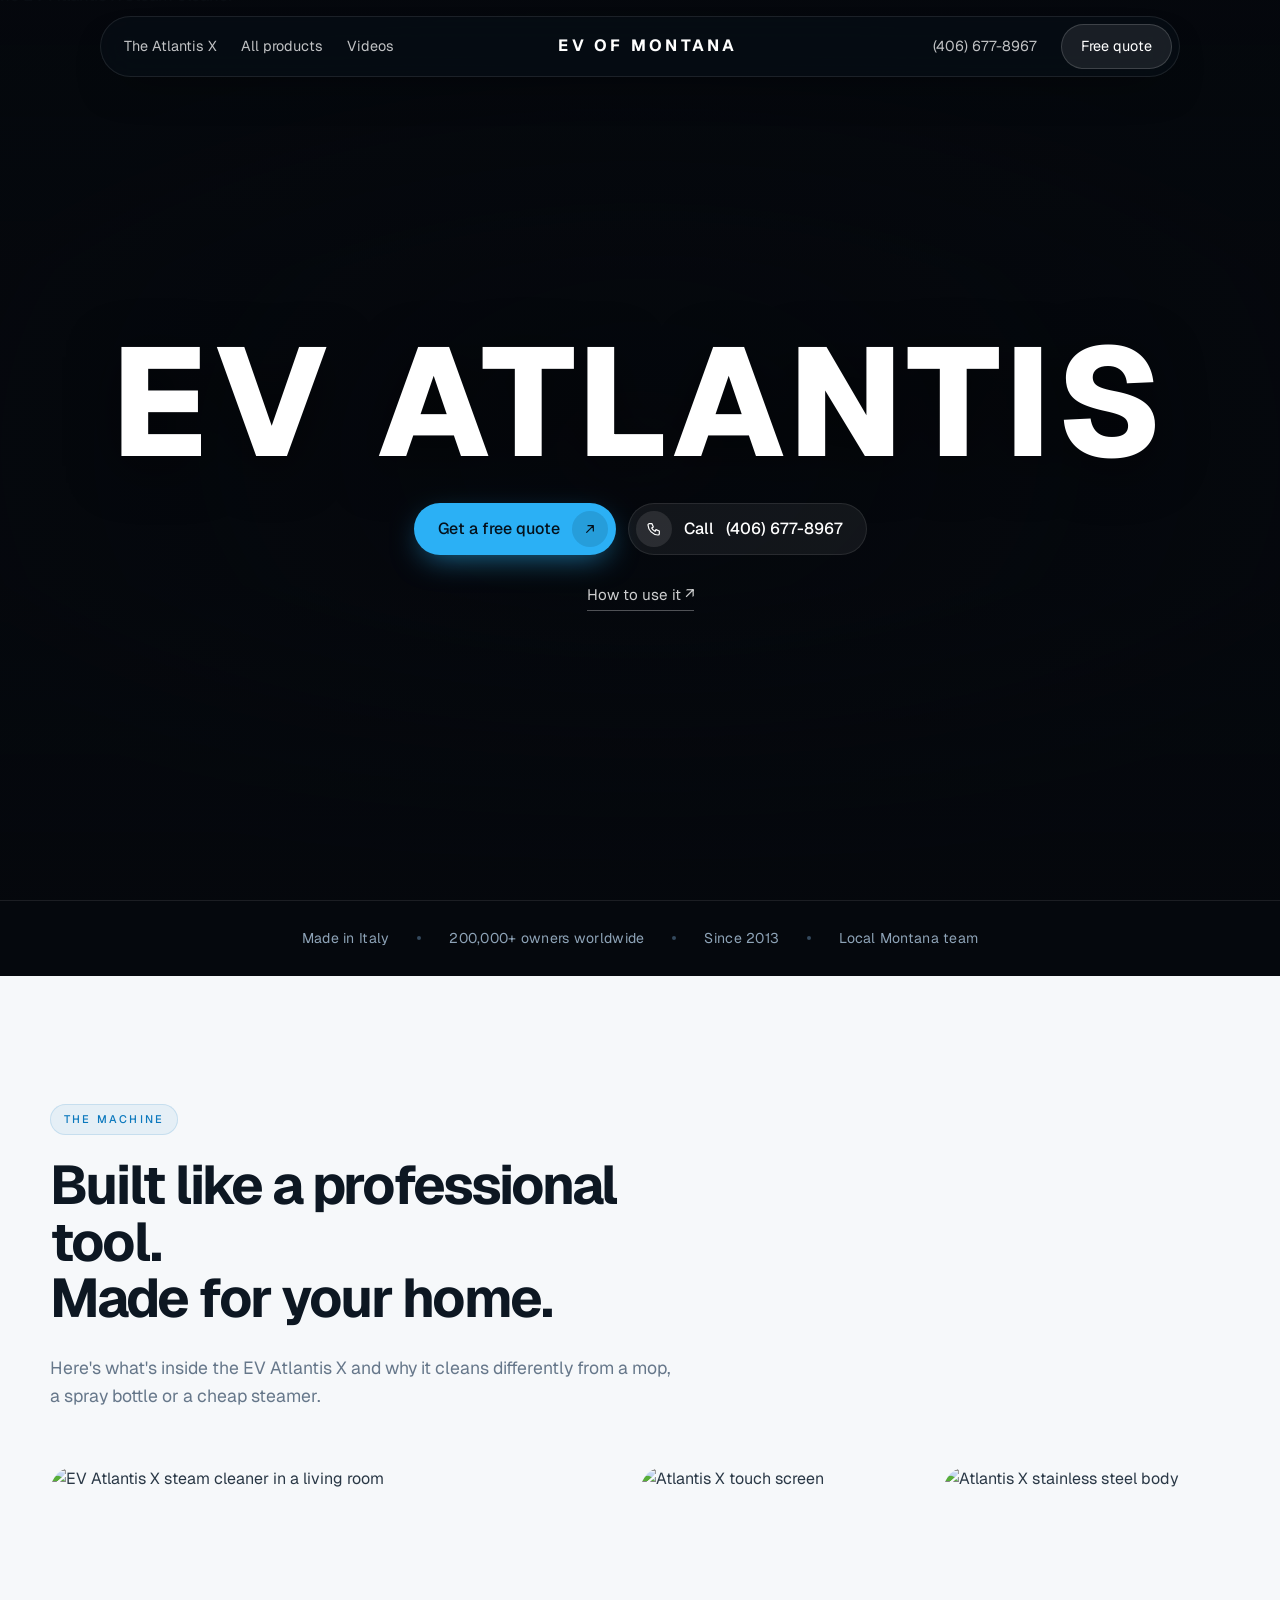
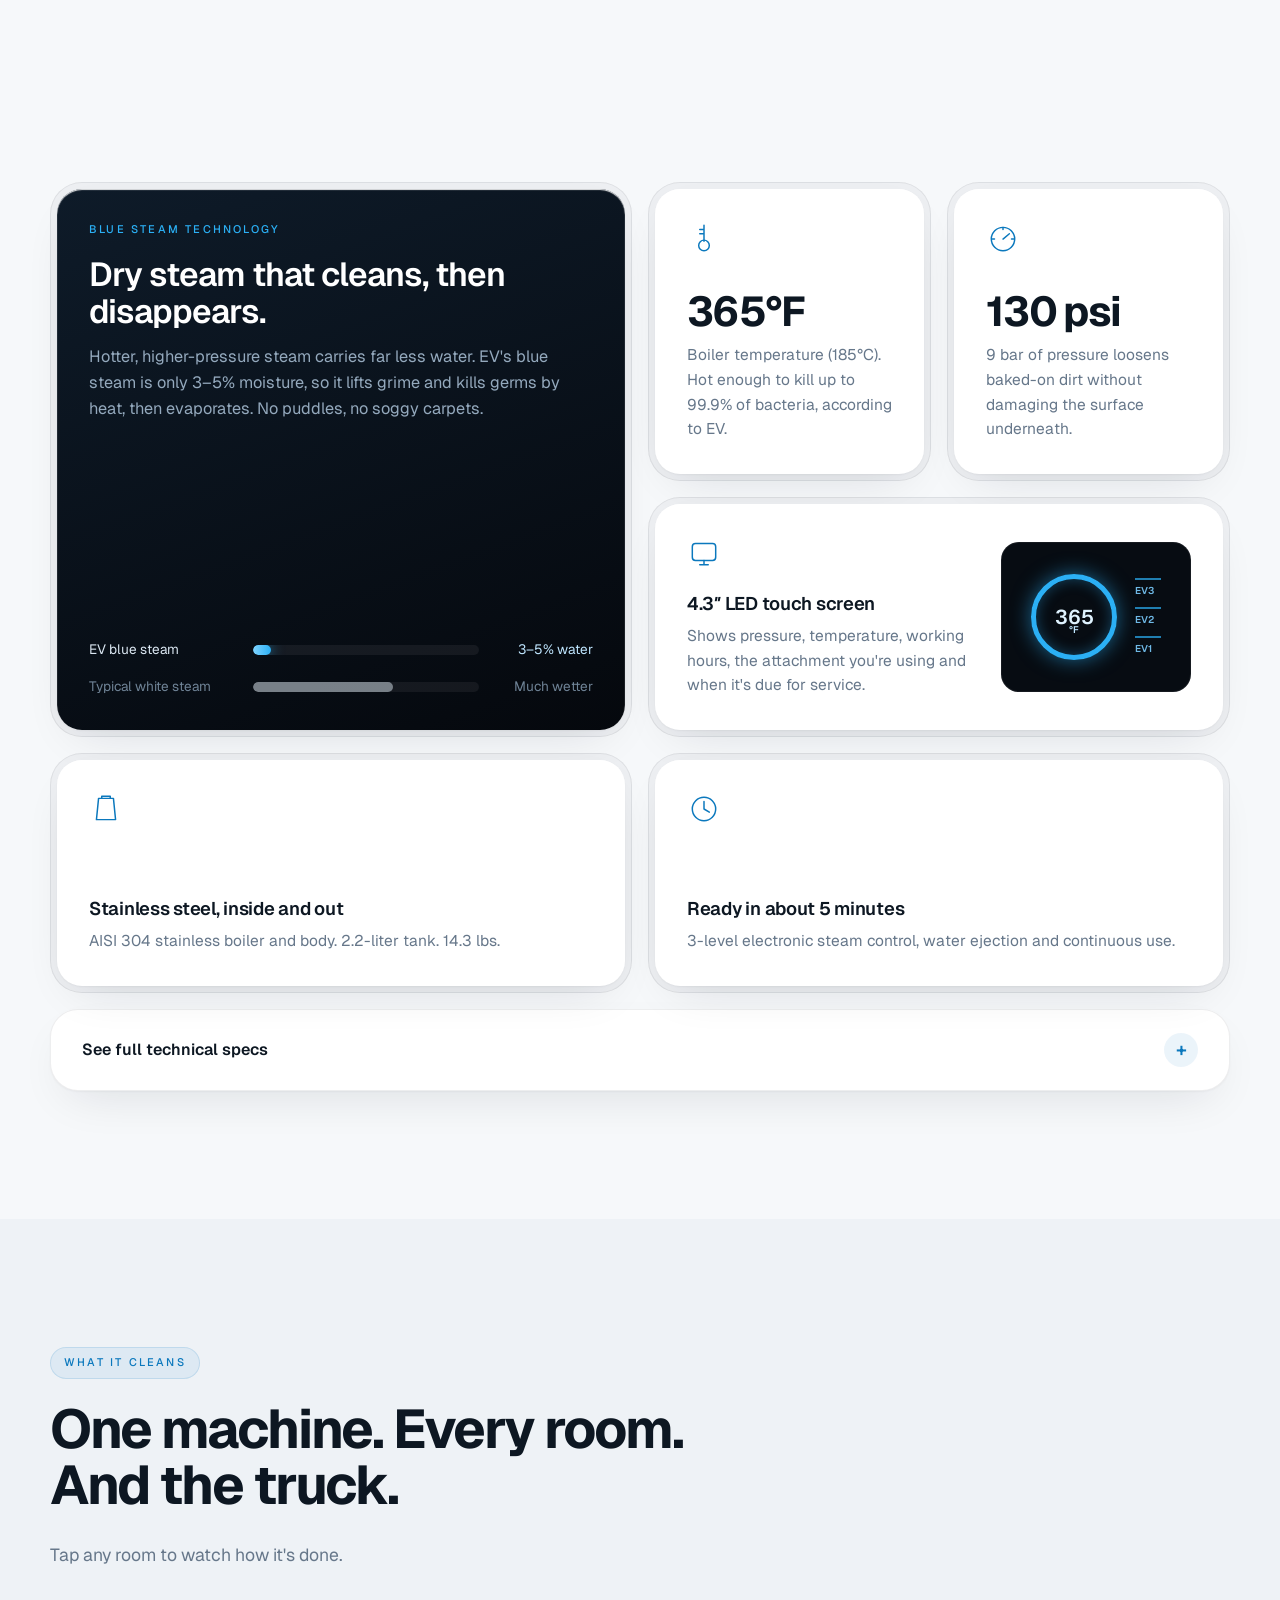
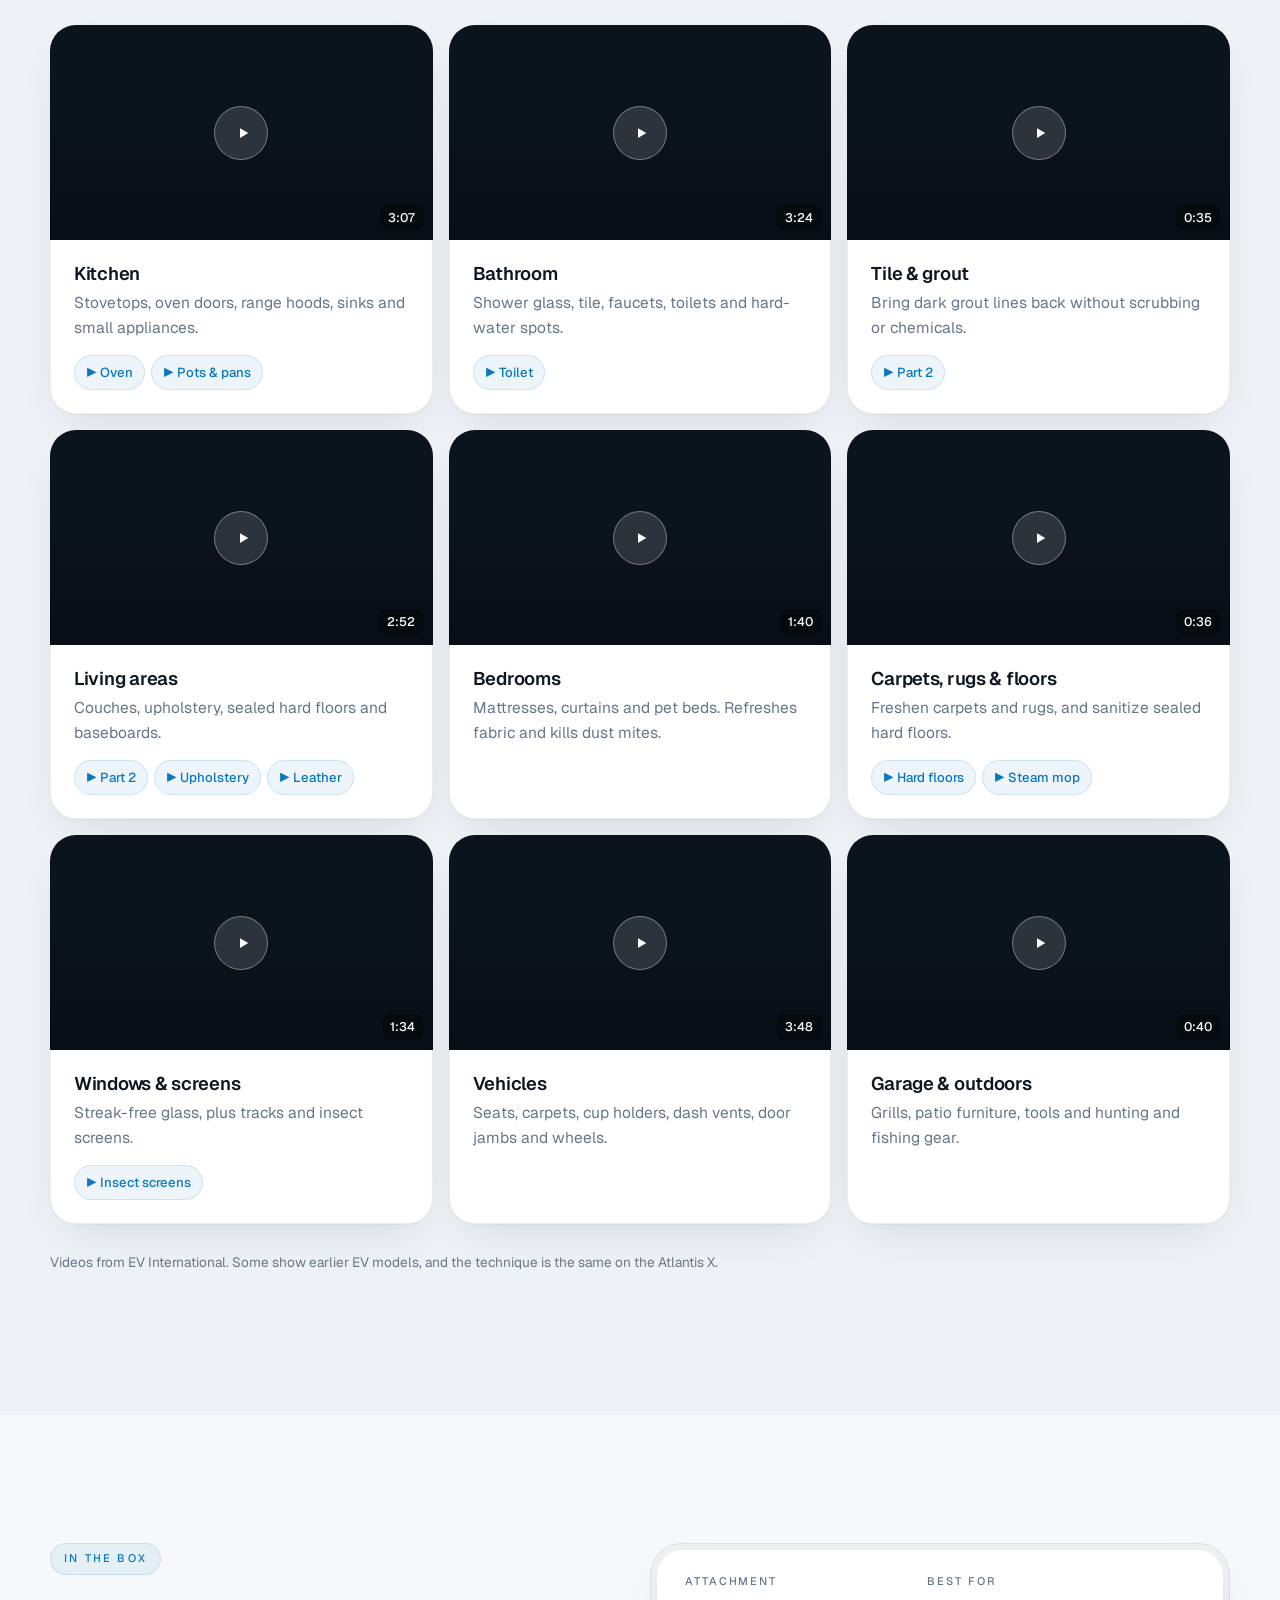
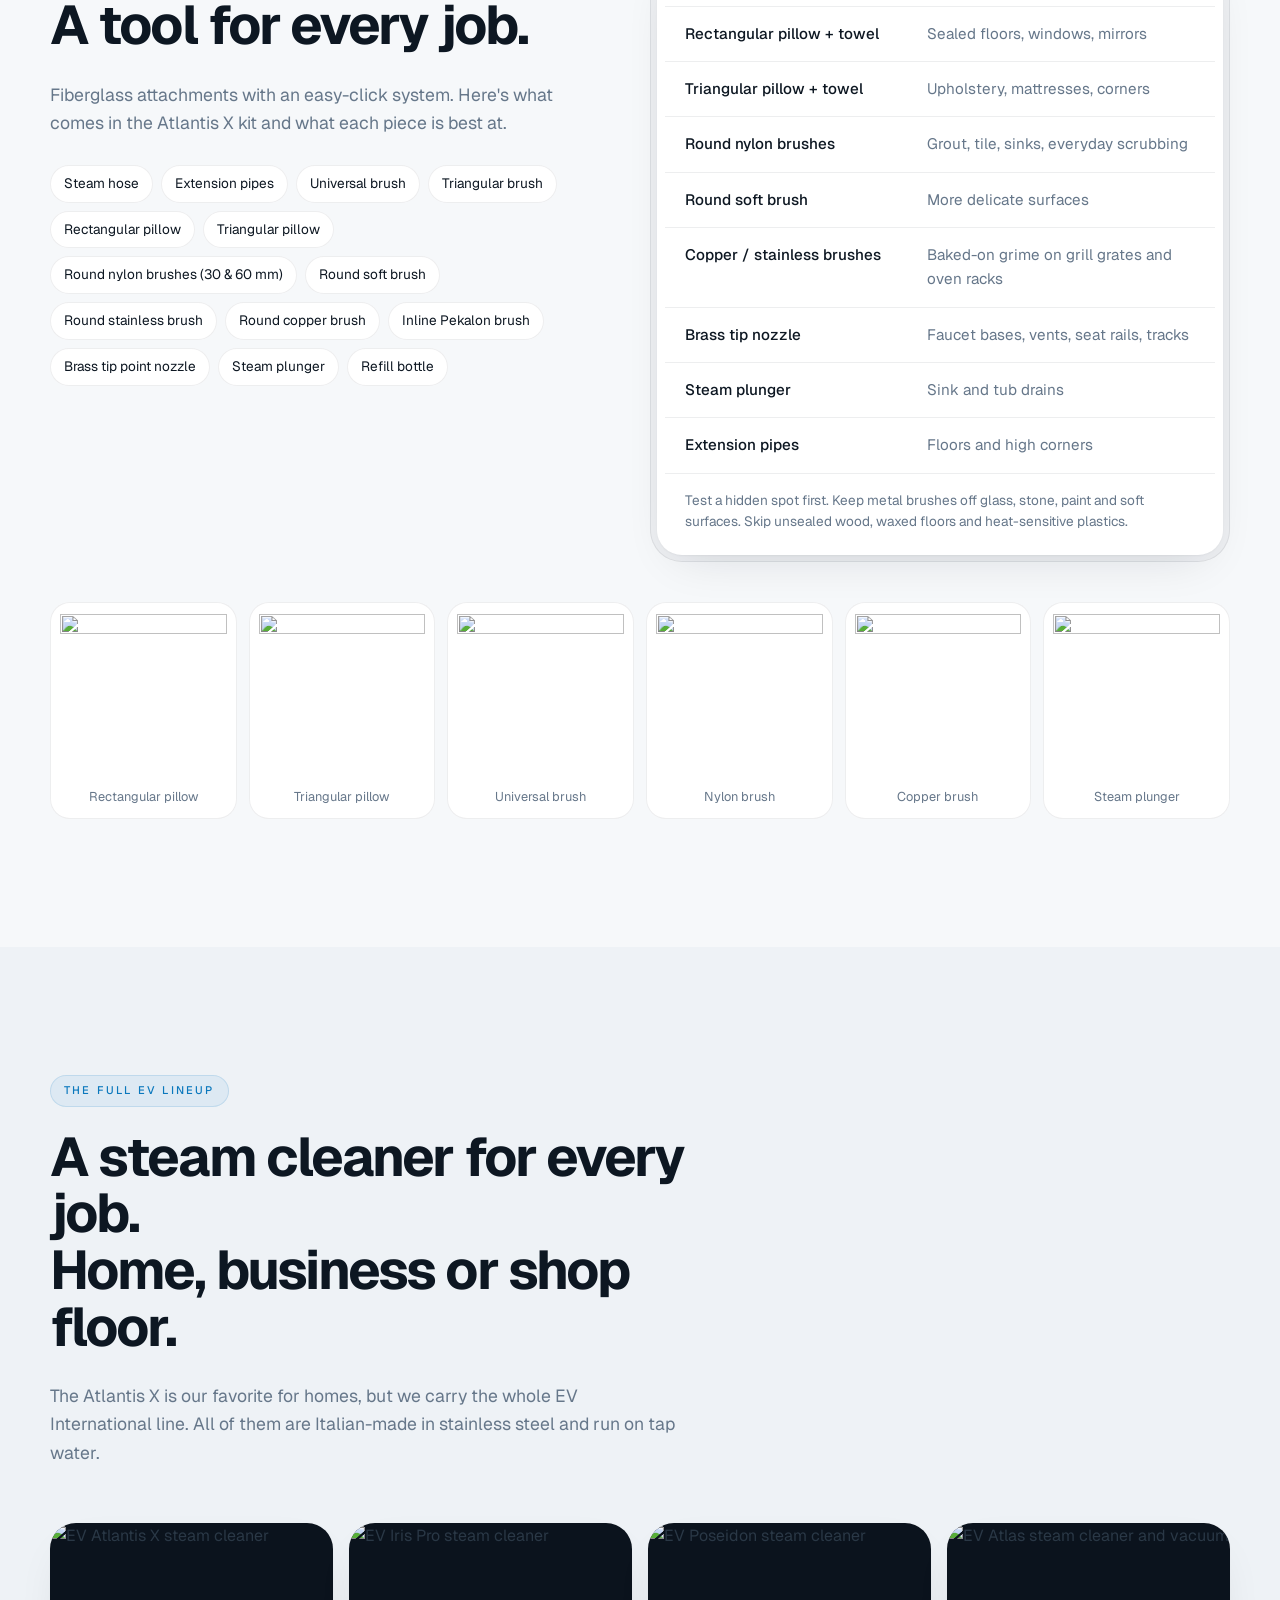
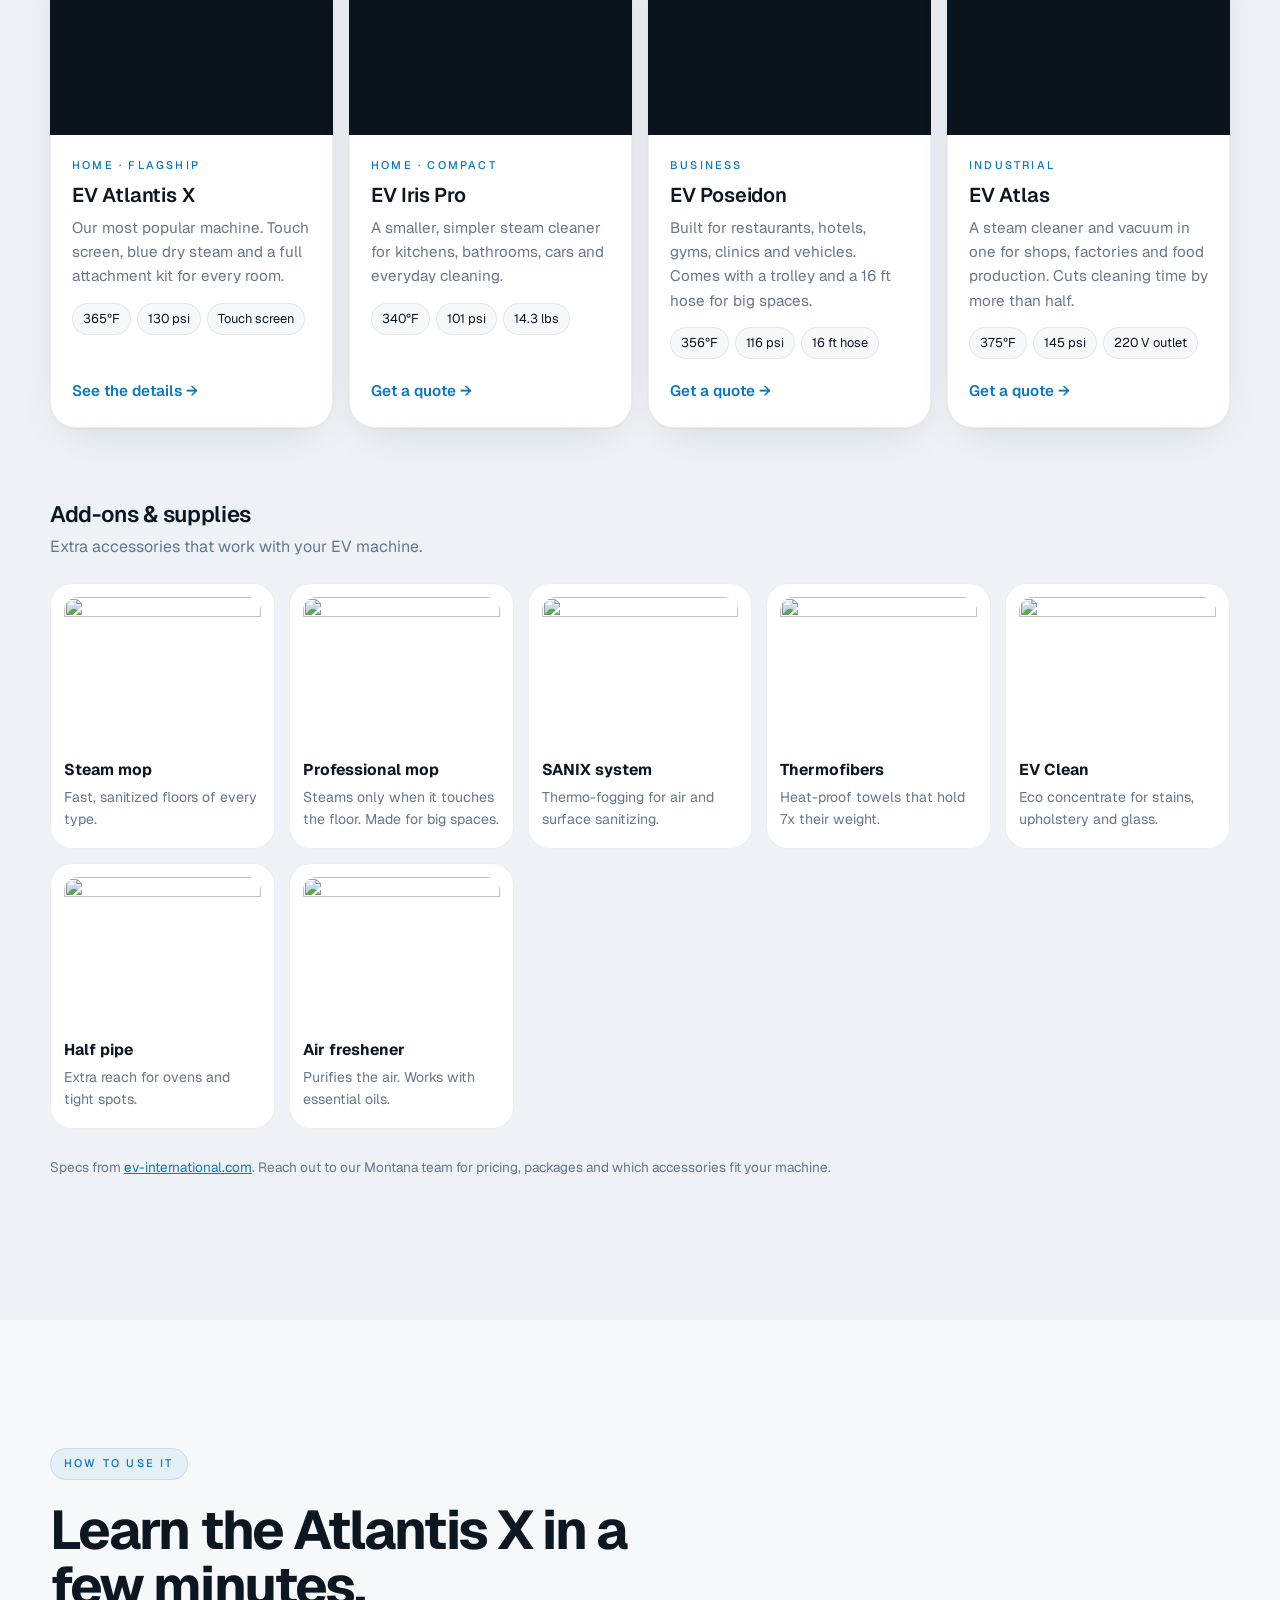
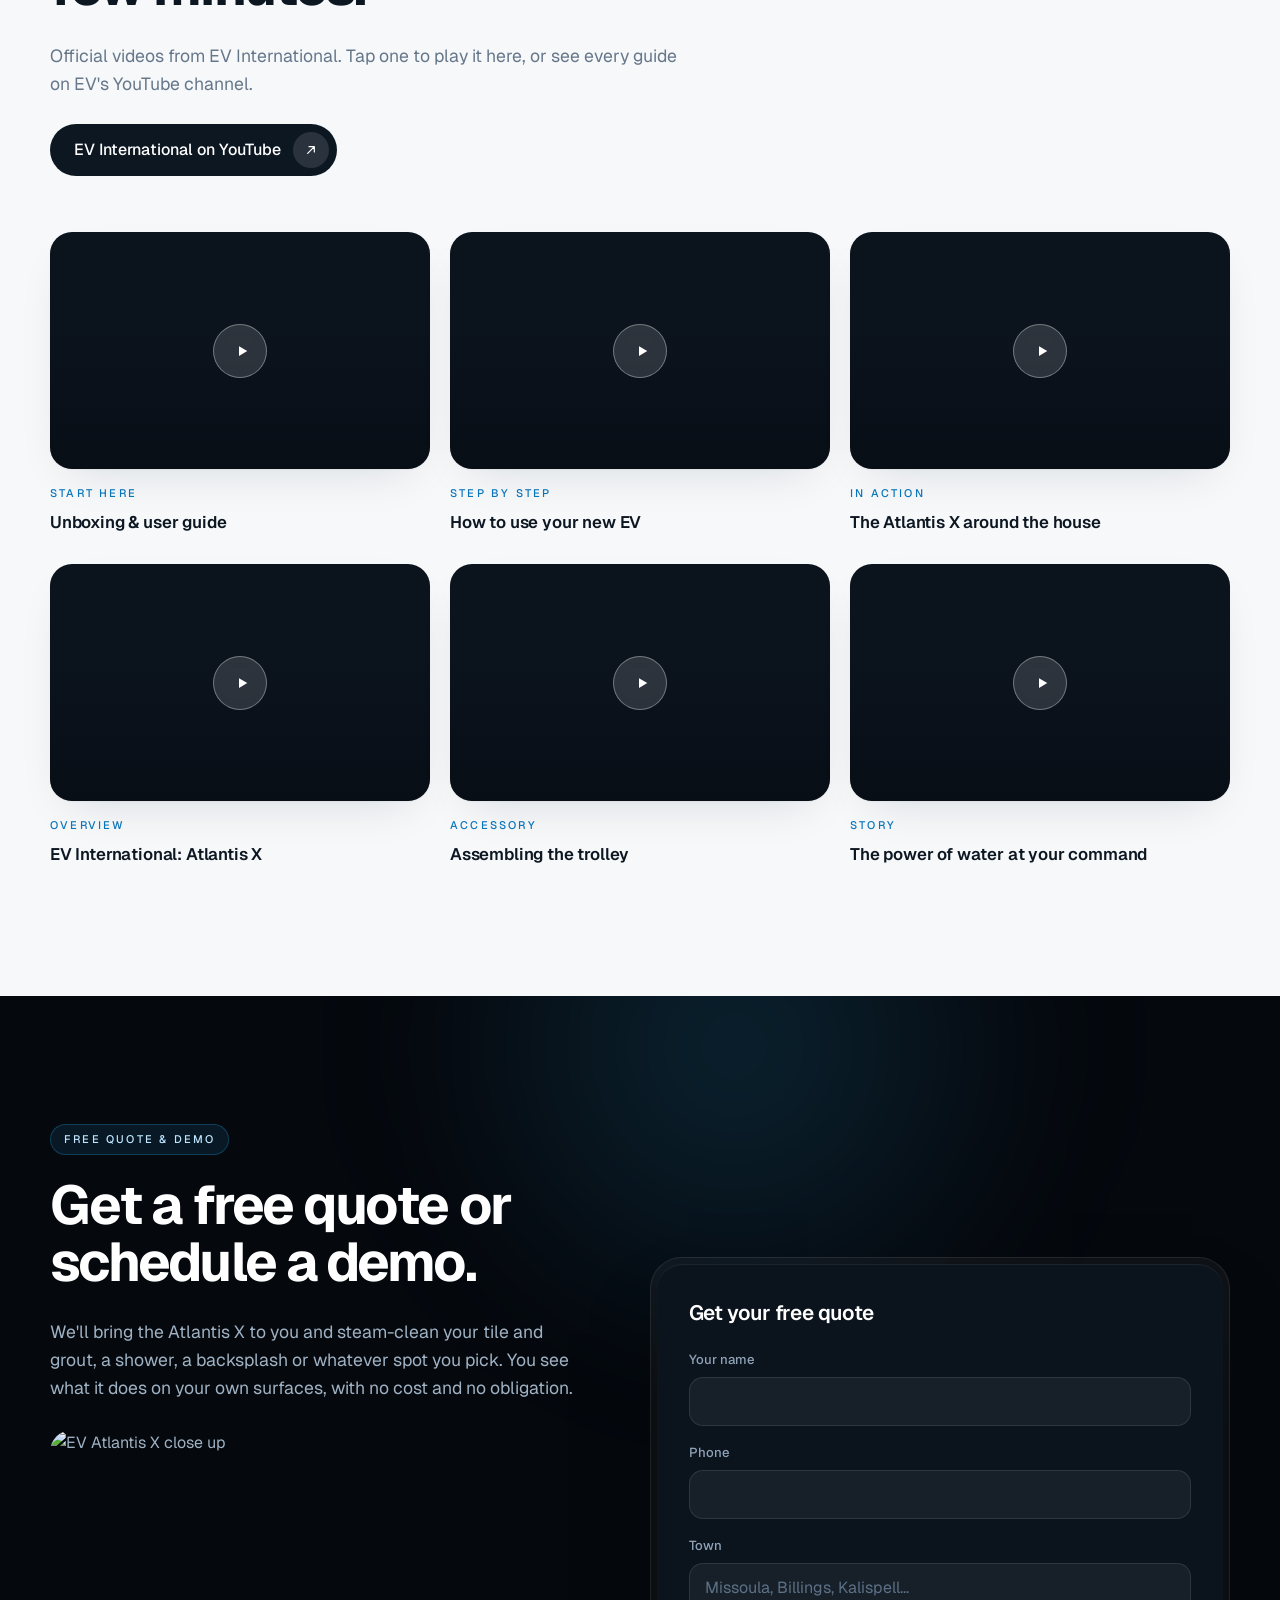
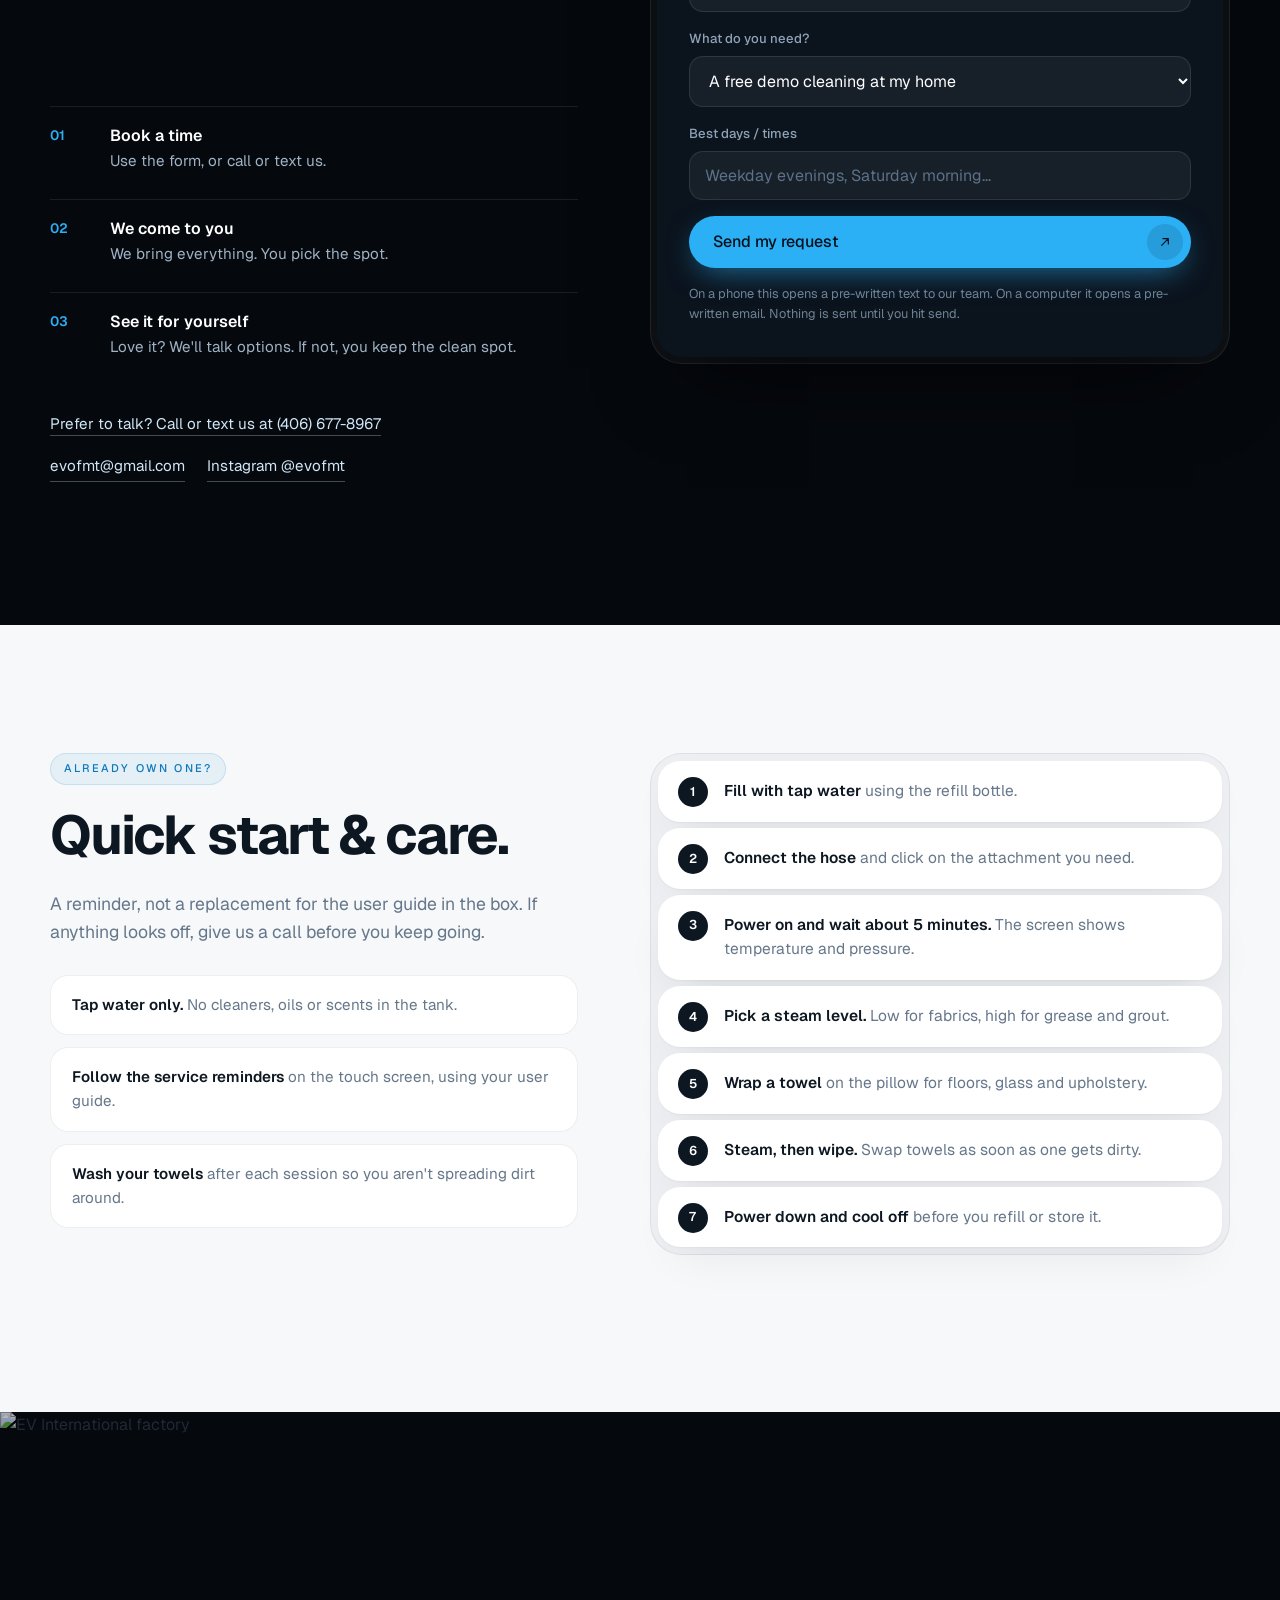
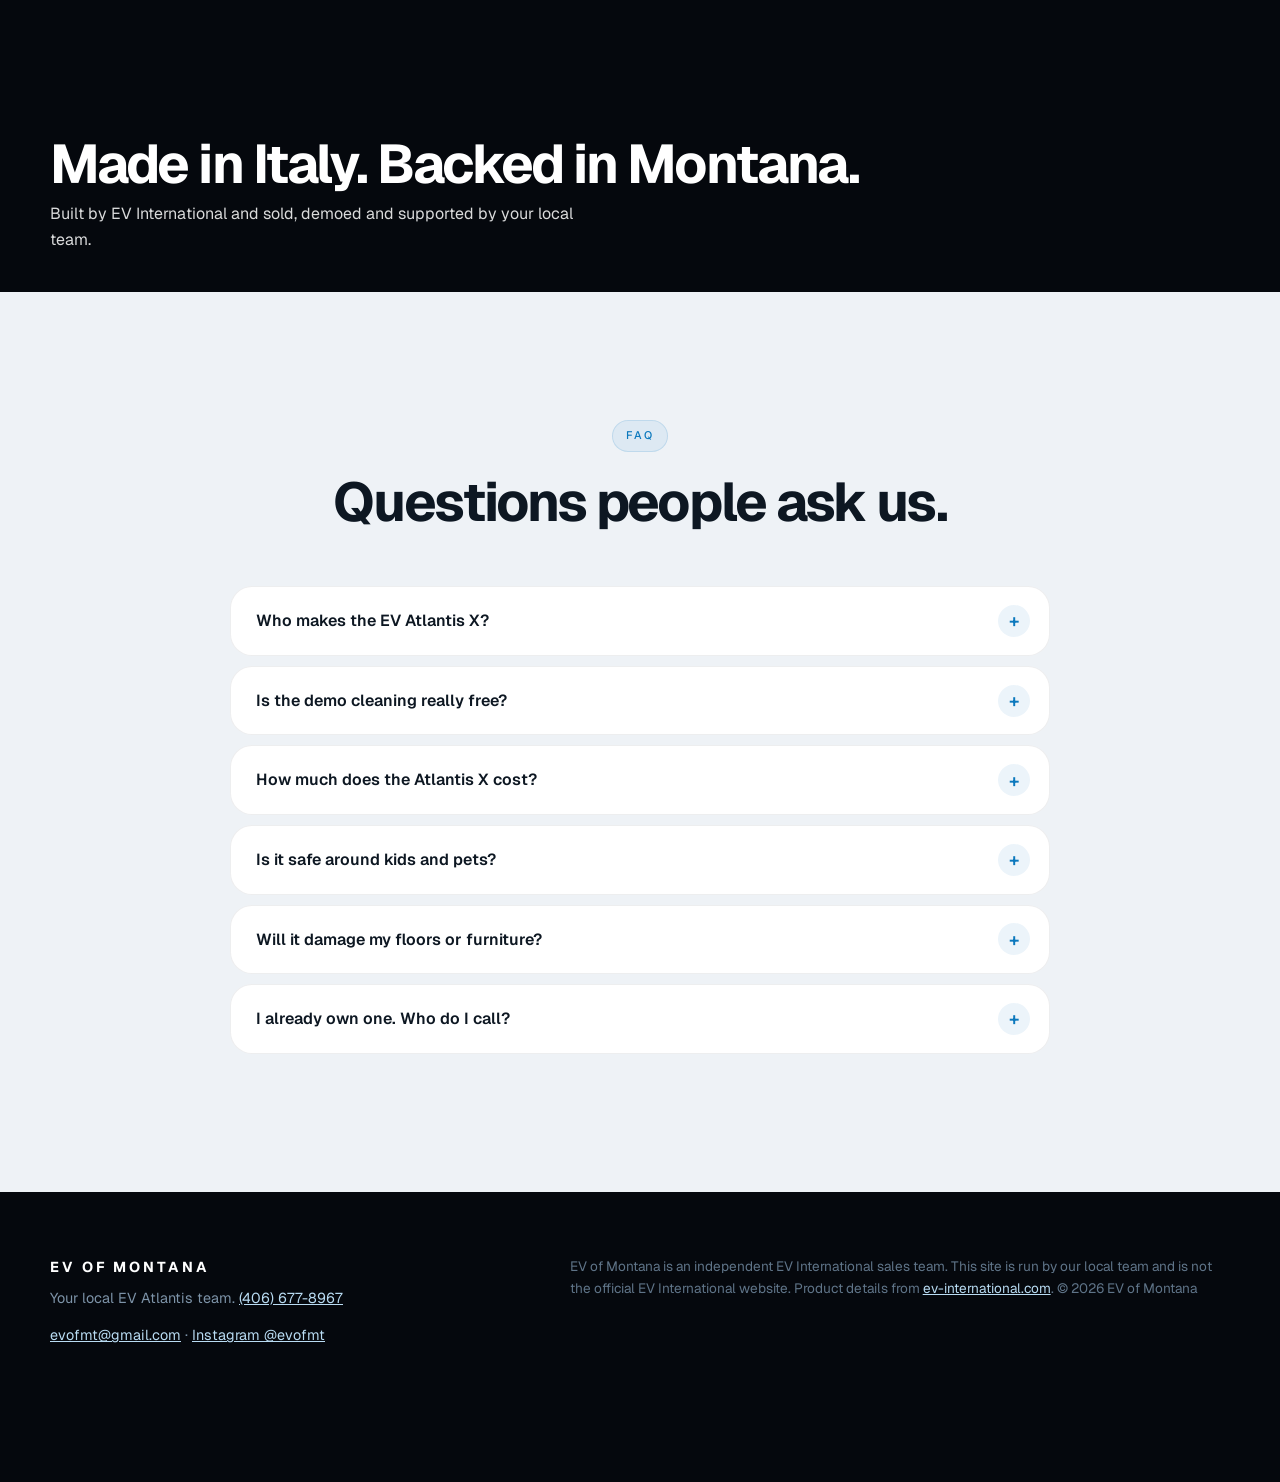
==== commit 2ac62675: "Add room how-to videos and more photos" ====
--- a/index.html
+++ b/index.html
@@ -13,7 +13,7 @@
   <link rel="preconnect" href="https://fonts.googleapis.com">
   <link rel="preconnect" href="https://fonts.gstatic.com" crossorigin>
   <link href="https://fonts.googleapis.com/css2?family=Geist:wght@300;400;500;600;700;800&display=swap" rel="stylesheet">
-  <link rel="stylesheet" href="styles.css?v=13">
+  <link rel="stylesheet" href="styles.css?v=14">
   <script>document.documentElement.classList.add("js");</script>
 </head>
 <body class="home">
@@ -78,6 +78,12 @@
           <span class="pill pill-light">The machine</span>
           <h2>Built like a professional tool.<br>Made for your home.</h2>
           <p class="section-lead">Here's what's inside the EV Atlantis X and why it cleans differently from a mop, a spray bottle or a cheap steamer.</p>
+        </div>
+
+        <div class="photo-row reveal">
+          <img src="https://ev-international.com/images/Atlantis/AtlantisX_rug.jpg?w=1200&q=80" alt="EV Atlantis X steam cleaner in a living room" loading="lazy">
+          <img src="https://ev-international.com/images/Home/Home_ev-international_p2_1st%20picture_compressed.jpg?w=828&q=80" alt="Atlantis X touch screen" loading="lazy">
+          <img src="https://ev-international.com/images/Atlantis/atlantisblack.jpg?w=828&q=80" alt="Atlantis X stainless steel body" loading="lazy">
         </div>
 
         <div class="bento">
@@ -169,15 +175,20 @@
         <div class="head reveal">
           <span class="pill pill-light">What it cleans</span>
           <h2>One machine. Every room.<br>And the truck.</h2>
+          <p class="section-lead">Tap any room to watch how it's done.</p>
         </div>
         <div class="rooms">
-          <div class="room reveal"><svg class="ic" viewBox="0 0 32 32"><rect x="5" y="9" width="22" height="18" rx="2"/><path d="M5 15h22M11 5v4M21 5v4"/></svg><h3>Kitchen</h3><p>Stovetops, oven doors, range hoods, grout, sinks and small appliances.</p></div>
-          <div class="room reveal"><svg class="ic" viewBox="0 0 32 32"><path d="M6 16h20v4a6 6 0 0 1-6 6h-8a6 6 0 0 1-6-6z"/><path d="M9 16V7a3 3 0 0 1 6 0"/></svg><h3>Bathroom</h3><p>Shower glass, tile and grout lines, faucets, toilets and hard-water spots.</p></div>
-          <div class="room reveal"><svg class="ic" viewBox="0 0 32 32"><path d="M5 22v-6a3 3 0 0 1 3-3h16a3 3 0 0 1 3 3v6zM7 22v4M25 22v4M8 13v-3a2 2 0 0 1 2-2h12a2 2 0 0 1 2 2v3"/></svg><h3>Living areas</h3><p>Couches, upholstery, sealed hard floors, baseboards and windows.</p></div>
-          <div class="room reveal"><svg class="ic" viewBox="0 0 32 32"><path d="M4 24V10M4 18h24v6M28 24v-6a4 4 0 0 0-4-4H13v4"/><circle cx="8.5" cy="15" r="2"/></svg><h3>Bedrooms</h3><p>Mattresses, curtains and pet beds. Refreshes fabric and kills dust mites.</p></div>
-          <div class="room reveal"><svg class="ic" viewBox="0 0 32 32"><path d="M4 20l3-7h18l3 7v5H4z"/><circle cx="9" cy="25" r="2"/><circle cx="23" cy="25" r="2"/></svg><h3>Vehicles</h3><p>Seats, carpets, cup holders, dash vents, door jambs and wheels.</p></div>
-          <div class="room reveal"><svg class="ic" viewBox="0 0 32 32"><path d="M4 14 16 5l12 9v13H4z"/><path d="M12 27v-8h8v8"/></svg><h3>Garage &amp; outdoors</h3><p>Grills, patio furniture, tools and hunting and fishing gear.</p></div>
-        </div>
+          <article class="room reveal"><button class="room-thumb video" data-id="7r5kalFvujc" type="button" aria-label="Watch how to clean: Kitchen"><span class="vthumb" style="background-image:url('https://i.ytimg.com/vi/7r5kalFvujc/hqdefault.jpg')"><span class="play sm" aria-hidden="true"><svg viewBox="0 0 24 24"><path d="M8 5.5v13l11-6.5z"/></svg></span><span class="room-len">3:07</span></span></button><div class="room-body"><h3>Kitchen</h3><p>Stovetops, oven doors, range hoods, sinks and small appliances.</p><div class="room-more"><button class="video" data-id="HHtjT_83TbU" type="button">&#9654; Oven</button><button class="video" data-id="5vrWBYCRPP4" type="button">&#9654; Pots &amp; pans</button></div></div></article>
+          <article class="room reveal"><button class="room-thumb video" data-id="Qlx_V6U8odo" type="button" aria-label="Watch how to clean: Bathroom"><span class="vthumb" style="background-image:url('https://i.ytimg.com/vi/Qlx_V6U8odo/hqdefault.jpg')"><span class="play sm" aria-hidden="true"><svg viewBox="0 0 24 24"><path d="M8 5.5v13l11-6.5z"/></svg></span><span class="room-len">3:24</span></span></button><div class="room-body"><h3>Bathroom</h3><p>Shower glass, tile, faucets, toilets and hard-water spots.</p><div class="room-more"><button class="video" data-id="xV17oEOM64c" type="button">&#9654; Toilet</button></div></div></article>
+          <article class="room reveal"><button class="room-thumb video" data-id="APJEMHPT5QE" type="button" aria-label="Watch how to clean: Tile &amp; grout"><span class="vthumb" style="background-image:url('https://i.ytimg.com/vi/APJEMHPT5QE/hqdefault.jpg')"><span class="play sm" aria-hidden="true"><svg viewBox="0 0 24 24"><path d="M8 5.5v13l11-6.5z"/></svg></span><span class="room-len">0:35</span></span></button><div class="room-body"><h3>Tile &amp; grout</h3><p>Bring dark grout lines back without scrubbing or chemicals.</p><div class="room-more"><button class="video" data-id="k_sBuu51daI" type="button">&#9654; Part 2</button></div></div></article>
+          <article class="room reveal"><button class="room-thumb video" data-id="kvtQpp_SI5Y" type="button" aria-label="Watch how to clean: Living areas"><span class="vthumb" style="background-image:url('https://i.ytimg.com/vi/kvtQpp_SI5Y/hqdefault.jpg')"><span class="play sm" aria-hidden="true"><svg viewBox="0 0 24 24"><path d="M8 5.5v13l11-6.5z"/></svg></span><span class="room-len">2:52</span></span></button><div class="room-body"><h3>Living areas</h3><p>Couches, upholstery, sealed hard floors and baseboards.</p><div class="room-more"><button class="video" data-id="F8vjRIZIDMo" type="button">&#9654; Part 2</button><button class="video" data-id="05ZplslDDQg" type="button">&#9654; Upholstery</button><button class="video" data-id="cgCxnENN3HY" type="button">&#9654; Leather</button></div></div></article>
+          <article class="room reveal"><button class="room-thumb video" data-id="xihI6yHHlg8" type="button" aria-label="Watch how to clean: Bedrooms"><span class="vthumb" style="background-image:url('https://i.ytimg.com/vi/xihI6yHHlg8/hqdefault.jpg')"><span class="play sm" aria-hidden="true"><svg viewBox="0 0 24 24"><path d="M8 5.5v13l11-6.5z"/></svg></span><span class="room-len">1:40</span></span></button><div class="room-body"><h3>Bedrooms</h3><p>Mattresses, curtains and pet beds. Refreshes fabric and kills dust mites.</p></div></article>
+          <article class="room reveal"><button class="room-thumb video" data-id="-tkS0tUUFms" type="button" aria-label="Watch how to clean: Carpets, rugs &amp; floors"><span class="vthumb" style="background-image:url('https://i.ytimg.com/vi/-tkS0tUUFms/hqdefault.jpg')"><span class="play sm" aria-hidden="true"><svg viewBox="0 0 24 24"><path d="M8 5.5v13l11-6.5z"/></svg></span><span class="room-len">0:36</span></span></button><div class="room-body"><h3>Carpets, rugs &amp; floors</h3><p>Freshen carpets and rugs, and sanitize sealed hard floors.</p><div class="room-more"><button class="video" data-id="fL73nm5HlEY" type="button">&#9654; Hard floors</button><button class="video" data-id="dIaRNcp5x0I" type="button">&#9654; Steam mop</button></div></div></article>
+          <article class="room reveal"><button class="room-thumb video" data-id="g_pXkgt618M" type="button" aria-label="Watch how to clean: Windows &amp; screens"><span class="vthumb" style="background-image:url('https://i.ytimg.com/vi/g_pXkgt618M/hqdefault.jpg')"><span class="play sm" aria-hidden="true"><svg viewBox="0 0 24 24"><path d="M8 5.5v13l11-6.5z"/></svg></span><span class="room-len">1:34</span></span></button><div class="room-body"><h3>Windows &amp; screens</h3><p>Streak-free glass, plus tracks and insect screens.</p><div class="room-more"><button class="video" data-id="XXjXHs0eNUs" type="button">&#9654; Insect screens</button></div></div></article>
+          <article class="room reveal"><button class="room-thumb video" data-id="97pWP7licLM" type="button" aria-label="Watch how to clean: Vehicles"><span class="vthumb" style="background-image:url('https://i.ytimg.com/vi/97pWP7licLM/hqdefault.jpg')"><span class="play sm" aria-hidden="true"><svg viewBox="0 0 24 24"><path d="M8 5.5v13l11-6.5z"/></svg></span><span class="room-len">3:48</span></span></button><div class="room-body"><h3>Vehicles</h3><p>Seats, carpets, cup holders, dash vents, door jambs and wheels.</p></div></article>
+          <article class="room reveal"><button class="room-thumb video" data-id="abVxw7kiSLI" type="button" aria-label="Watch how to clean: Garage &amp; outdoors"><span class="vthumb" style="background-image:url('https://i.ytimg.com/vi/abVxw7kiSLI/hqdefault.jpg')"><span class="play sm" aria-hidden="true"><svg viewBox="0 0 24 24"><path d="M8 5.5v13l11-6.5z"/></svg></span><span class="room-len">0:40</span></span></button><div class="room-body"><h3>Garage &amp; outdoors</h3><p>Grills, patio furniture, tools and hunting and fishing gear.</p></div></article>
+        </div>
+        <p class="fine lineup-note">Videos from EV International. Some show earlier EV models, and the technique is the same on the Atlantis X.</p>
       </div>
     </section>
 
@@ -211,6 +222,16 @@
           </div>
         </div>
       </div>
+      <div class="wrap">
+        <div class="kit-photos reveal">
+          <figure><img src="https://ev-international.com/images/Atlantis/Attachments/ev-international-Rectangular_pillow.png?w=384&q=80" alt="" loading="lazy"><figcaption>Rectangular pillow</figcaption></figure>
+          <figure><img src="https://ev-international.com/images/Atlantis/Attachments/ev-international-Triangular_pillow.png?w=384&q=80" alt="" loading="lazy"><figcaption>Triangular pillow</figcaption></figure>
+          <figure><img src="https://ev-international.com/images/Atlantis/Attachments/ev-international-Universal_brush.png?w=384&q=80" alt="" loading="lazy"><figcaption>Universal brush</figcaption></figure>
+          <figure><img src="https://ev-international.com/images/Atlantis/Attachments/ev-international-Round_nylon_brush_60.png?w=384&q=80" alt="" loading="lazy"><figcaption>Nylon brush</figcaption></figure>
+          <figure><img src="https://ev-international.com/images/Atlantis/Attachments/ev-international-Round_copper_brush_30.png?w=384&q=80" alt="" loading="lazy"><figcaption>Copper brush</figcaption></figure>
+          <figure><img src="https://ev-international.com/images/Atlantis/Attachments/ev-international-Steam_plunger.png?w=384&q=80" alt="" loading="lazy"><figcaption>Steam plunger</figcaption></figure>
+        </div>
+      </div>
     </section>
 
     <!-- LINEUP -->
@@ -309,6 +330,7 @@
           <span class="pill">Free quote &amp; demo</span>
           <h2>Get a free quote or schedule a demo.</h2>
           <p class="section-lead">We'll bring the Atlantis X to you and steam-clean your tile and grout, a shower, a backsplash or whatever spot you pick. You see what it does on your own surfaces, with no cost and no obligation.</p>
+          <img class="demo-photo" src="https://ev-international.com/images/Home/Home_ev-international_p3_compressed.jpg?w=1080&q=80" alt="EV Atlantis X close up" loading="lazy">
           <ol class="steps">
             <li><b>Book a time</b><span>Use the form, or call or text us.</span></li>
             <li><b>We come to you</b><span>We bring everything. You pick the spot.</span></li>
@@ -369,6 +391,17 @@
       </div>
     </section>
 
+    <!-- FACTORY -->
+    <div class="band">
+      <img src="https://ev-international.com/images/AboutUs/ev-intenrnational-factory.jpg?w=1920&q=80" alt="EV International factory" loading="lazy">
+      <div class="band-copy">
+        <div class="wrap">
+          <h2>Made in Italy. Backed in Montana.</h2>
+          <p>Built by EV International and sold, demoed and supported by your local team.</p>
+        </div>
+      </div>
+    </div>
+
     <!-- FAQ -->
     <section class="section section-tint" id="faq">
       <div class="wrap narrow">
--- a/styles.css
+++ b/styles.css
@@ -180,7 +180,31 @@
 
 /* rooms */
 .rooms { display: grid; grid-template-columns: repeat(3, 1fr); gap: 16px; }
-.room { background: var(--white); border-radius: 26px; padding: 32px; box-shadow: inset 0 0 0 1px var(--hair), var(--shadow); transition: transform .7s var(--spring); }
+.room { display: flex; flex-direction: column; background: var(--white); border-radius: 26px; overflow: hidden; box-shadow: inset 0 0 0 1px var(--hair), var(--shadow); transition: transform .7s var(--spring); }
+.room-thumb { all: unset; display: block; cursor: pointer; }
+.room-thumb:focus-visible { outline: 2px solid var(--blue); outline-offset: -4px; }
+.room-thumb .vthumb { aspect-ratio: 16 / 9; border-radius: 0; margin: 0; box-shadow: none; }
+.room-thumb:hover .vthumb { transform: none; }
+.room-len { position: absolute; z-index: 1; right: 10px; bottom: 10px; padding: 3px 8px; border-radius: 8px; background: rgba(5,8,13,.75); color: #fff; font-size: .78rem; font-weight: 500; }
+.room-body { padding: 22px 24px 24px; }
+.room-body h3 { margin: 0 0 6px; }
+.room-more { display: flex; flex-wrap: wrap; gap: 6px; margin-top: 14px; }
+.room-more button { all: unset; cursor: pointer; font-size: .82rem; font-weight: 500; padding: 7px 12px; border-radius: 999px; color: var(--blue-deep); background: rgba(11,120,189,.07); box-shadow: inset 0 0 0 1px rgba(11,120,189,.14); }
+.room-more button:hover { background: rgba(11,120,189,.14); }
+.room-more button:focus-visible { outline: 2px solid var(--blue); outline-offset: 2px; }
+.photo-row { display: grid; grid-template-columns: 2fr 1fr 1fr; gap: 16px; margin-bottom: 16px; }
+.photo-row img { width: 100%; height: 300px; object-fit: cover; border-radius: 26px; display: block; }
+.kit-photos { display: grid; grid-template-columns: repeat(6, 1fr); gap: 12px; margin-top: 40px; }
+.kit-photos figure { margin: 0; padding: 12px 10px; border-radius: 20px; background: var(--white); box-shadow: inset 0 0 0 1px var(--hair); text-align: center; }
+.kit-photos img { width: 100%; aspect-ratio: 1; object-fit: contain; display: block; }
+.kit-photos figcaption { margin-top: 6px; font-size: .8rem; color: var(--muted); }
+.demo-photo { width: 100%; height: 240px; object-fit: cover; border-radius: 22px; display: block; margin-top: 28px; }
+.band { position: relative; height: clamp(300px, 42vw, 480px); overflow: hidden; background: var(--night); }
+.band img { width: 100%; height: 100%; object-fit: cover; display: block; opacity: .7; }
+.band::after { content: ""; position: absolute; inset: 0; background: linear-gradient(180deg, transparent 35%, rgba(5,8,13,.8)); }
+.band-copy { position: absolute; z-index: 1; left: 0; right: 0; bottom: 40px; color: #fff; }
+.band-copy h2 { margin: 0 0 8px; color: #fff; }
+.band-copy p { margin: 0; max-width: 560px; color: rgba(255,255,255,.85); }
 .room:hover { transform: translateY(-4px); }
 .room .ic { margin-bottom: 0; }
 .room p { color: var(--muted); margin: 0; font-size: .97rem; }
@@ -348,7 +372,11 @@
   .hero-stats dt { font-size: 1.3rem; }
   .hero-center .media-core { aspect-ratio: 4 / 3.4; }
   .chip { font-size: .72rem; padding: 8px 12px; }
-  .tile .bezel-core, .room, .form-core { padding: 26px; }
+  .tile .bezel-core, .form-core { padding: 26px; }
+  .photo-row { grid-template-columns: 1fr 1fr; }
+  .photo-row img { height: 170px; }
+  .photo-row img:first-child { grid-column: span 2; height: 220px; }
+  .kit-photos { grid-template-columns: repeat(3, 1fr); }
   .att th, .att td { padding: 13px 14px; }
   .section { padding: 80px 0; }
   .sticky-cta { display: grid; grid-template-columns: 1fr 2fr; gap: 8px; position: fixed; left: 16px; right: 16px; bottom: 16px; z-index: 20; }
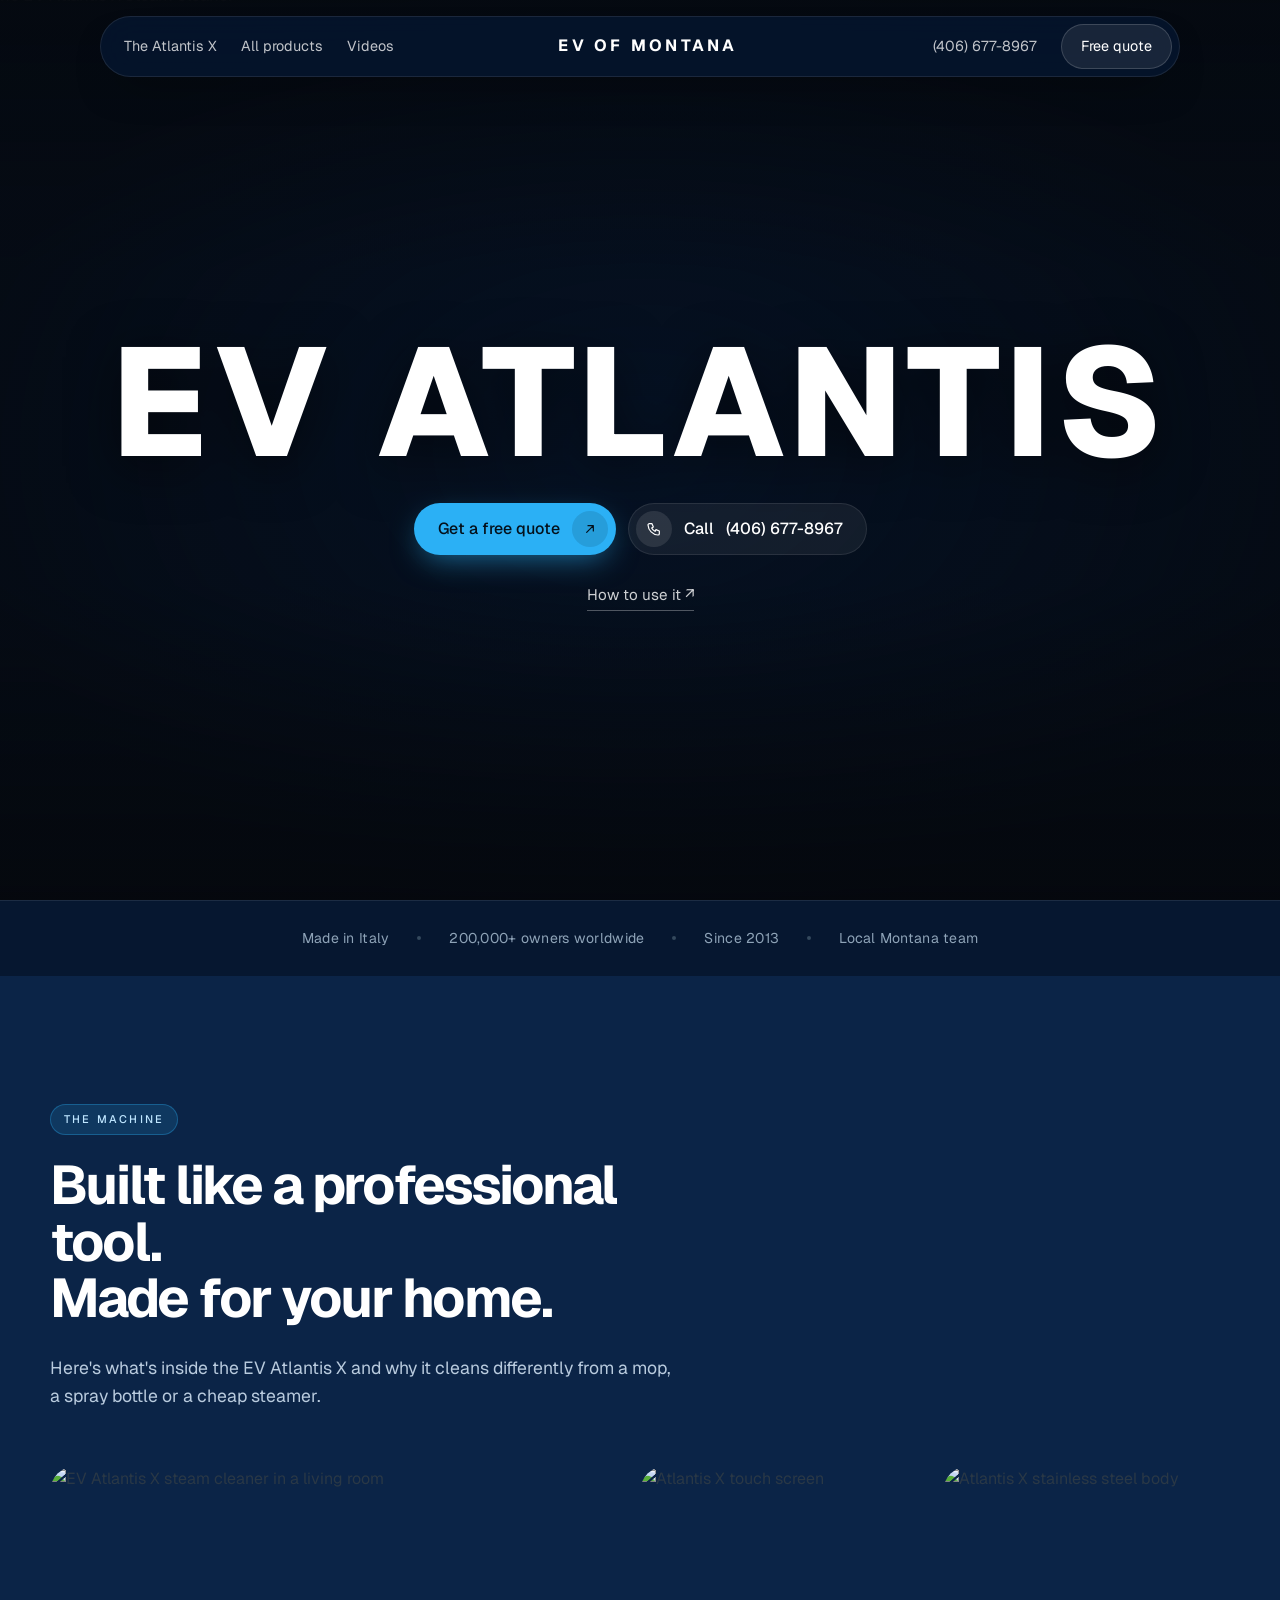
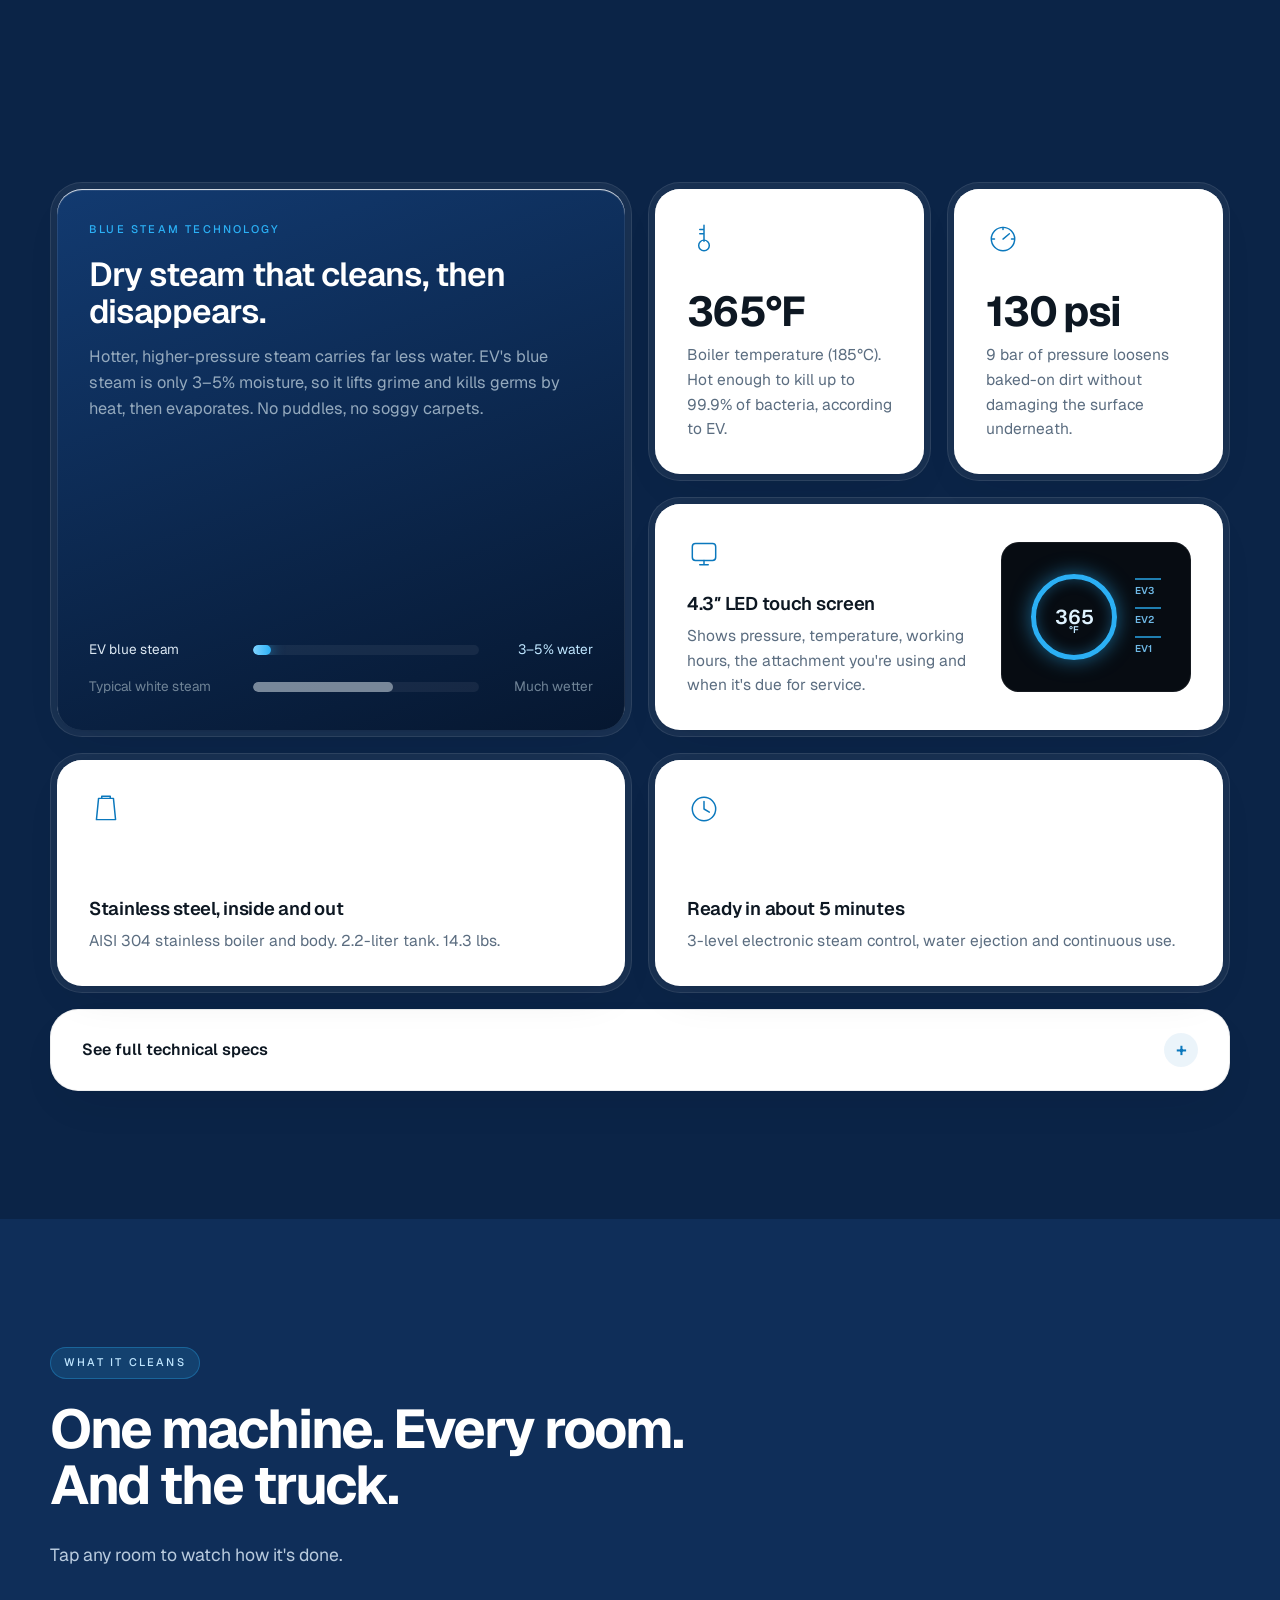
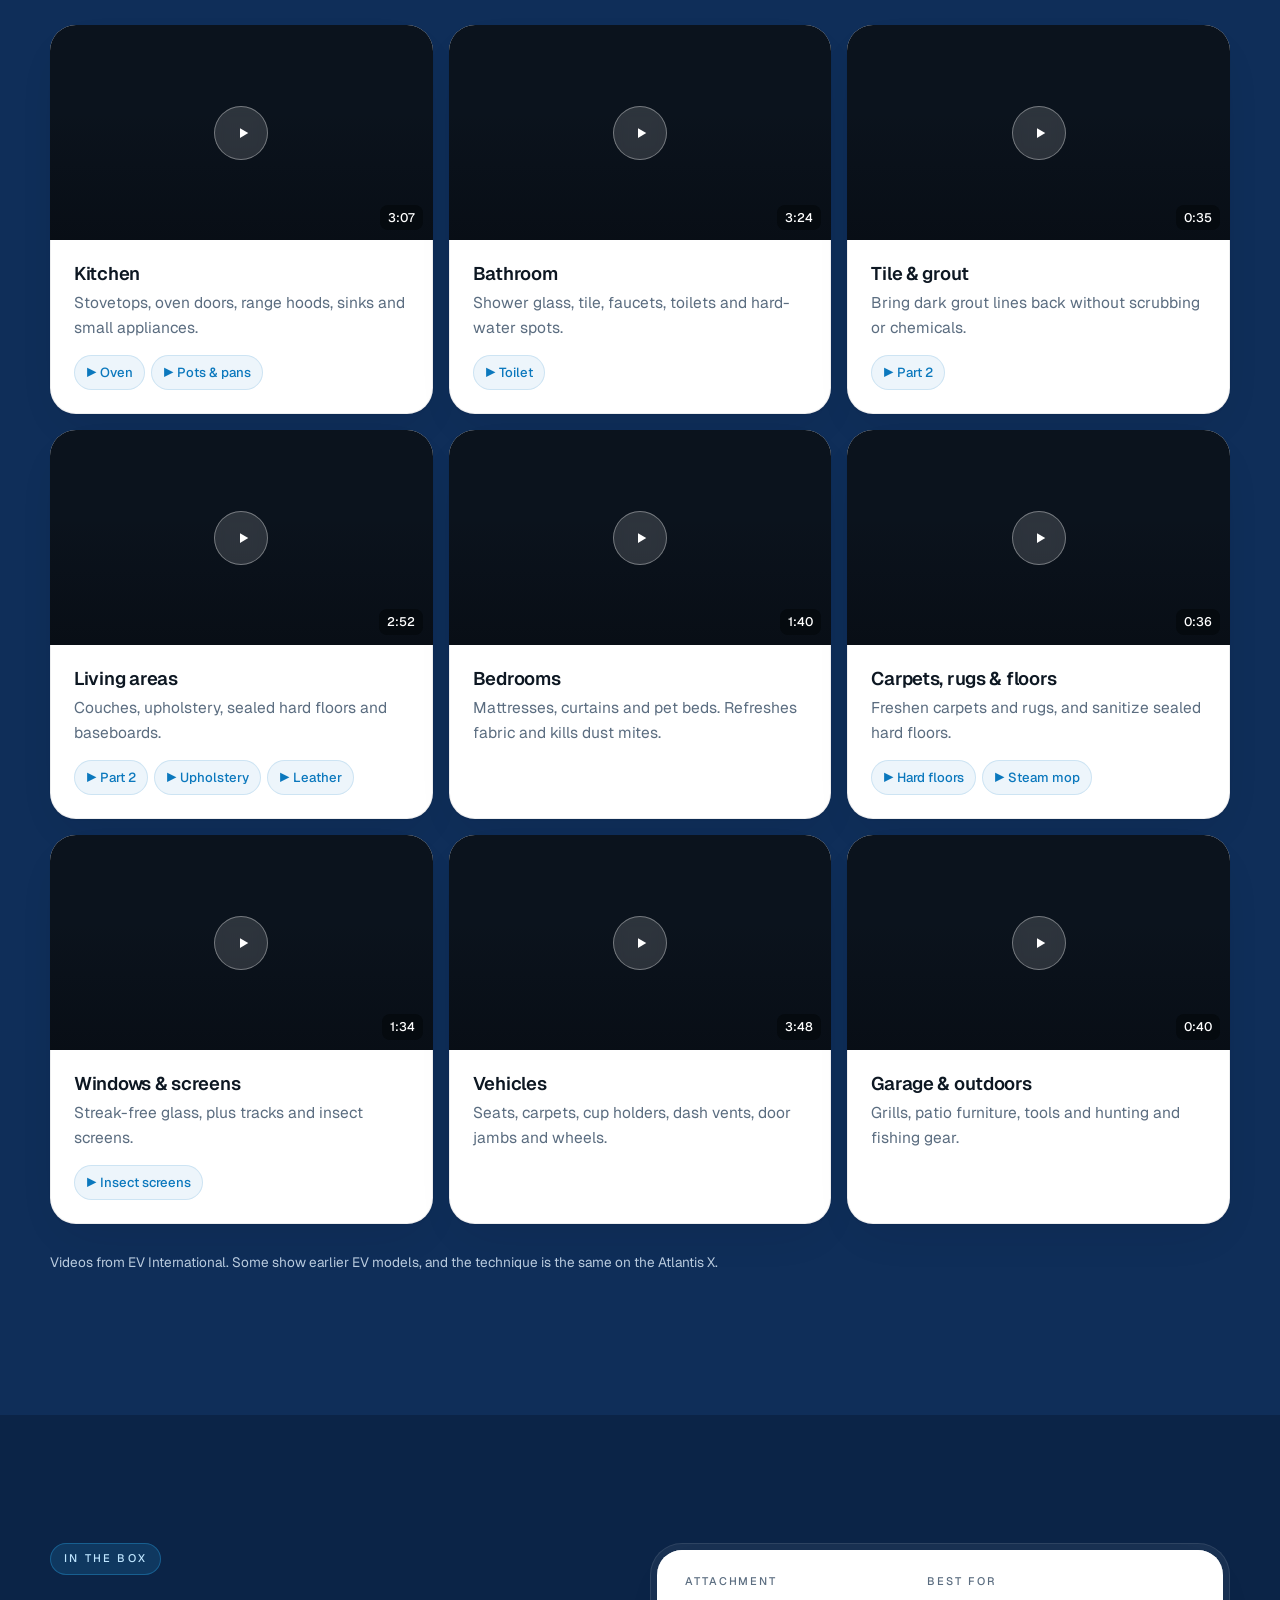
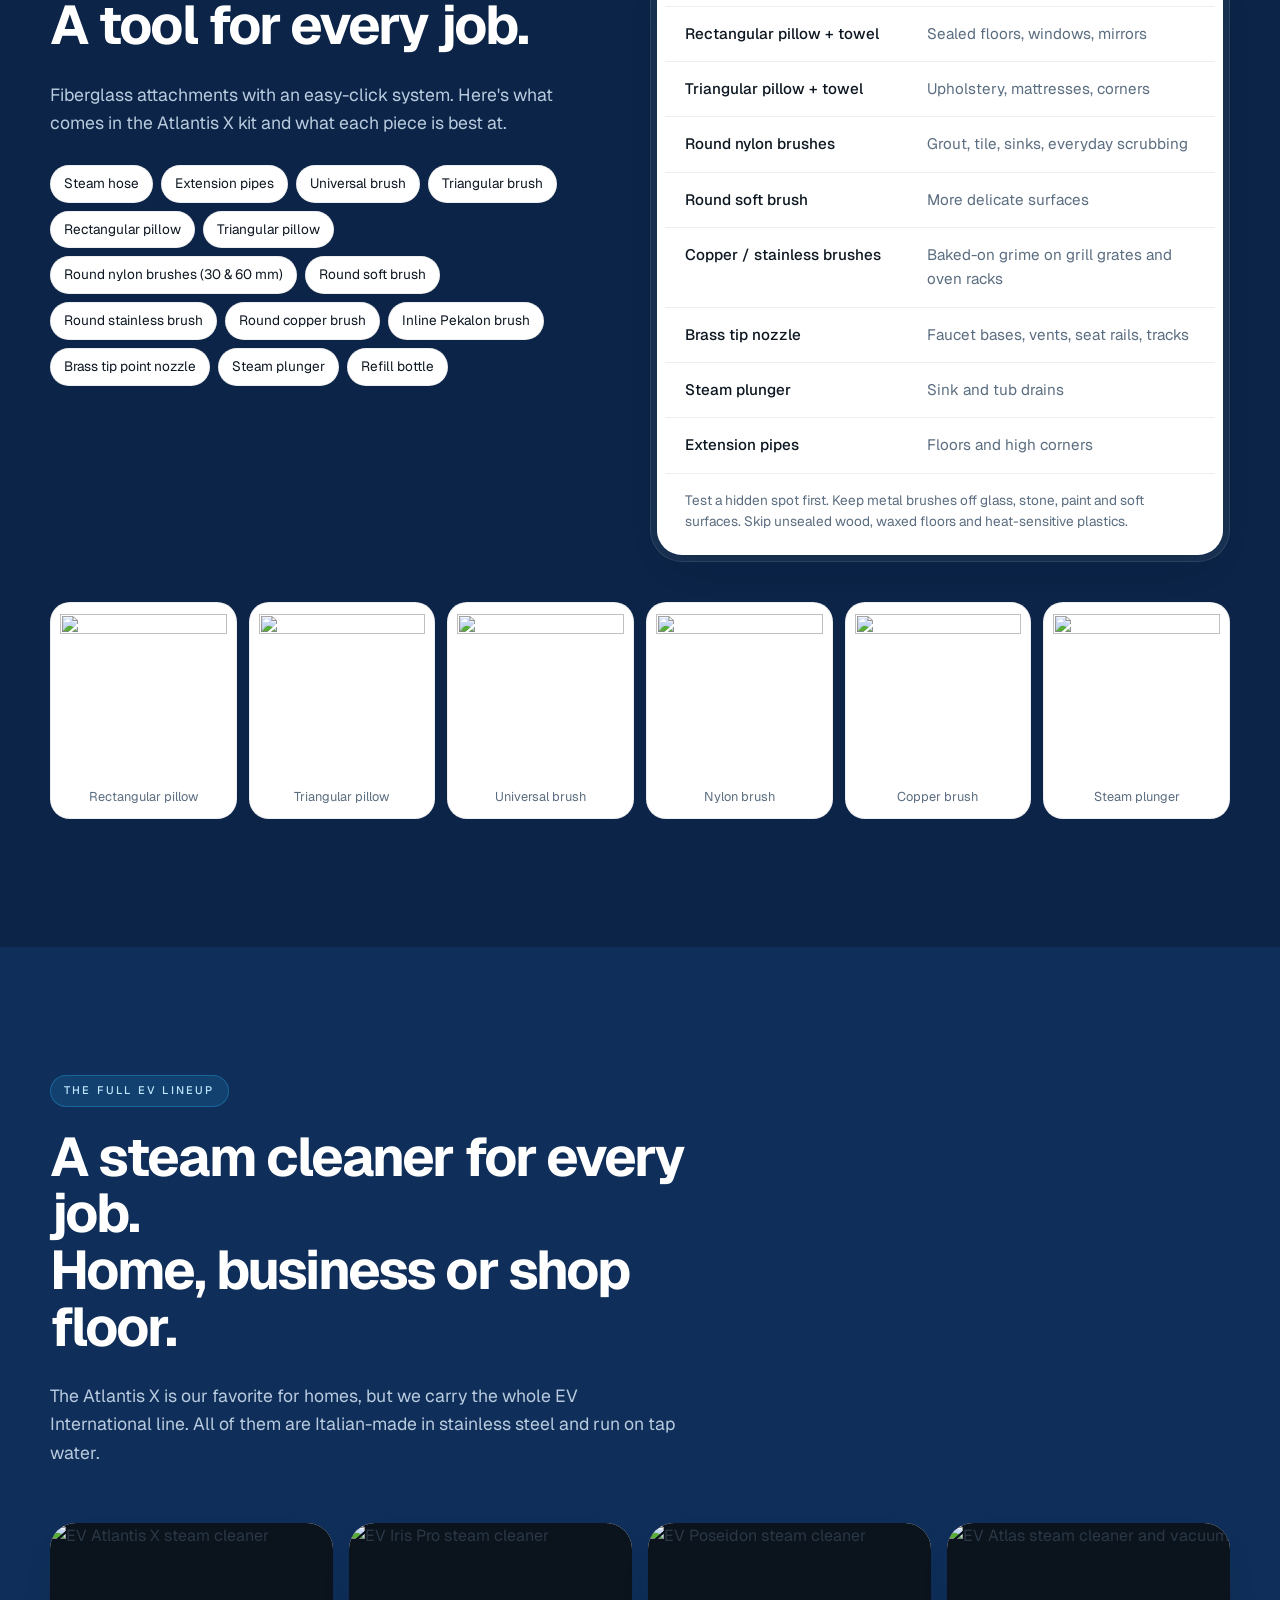
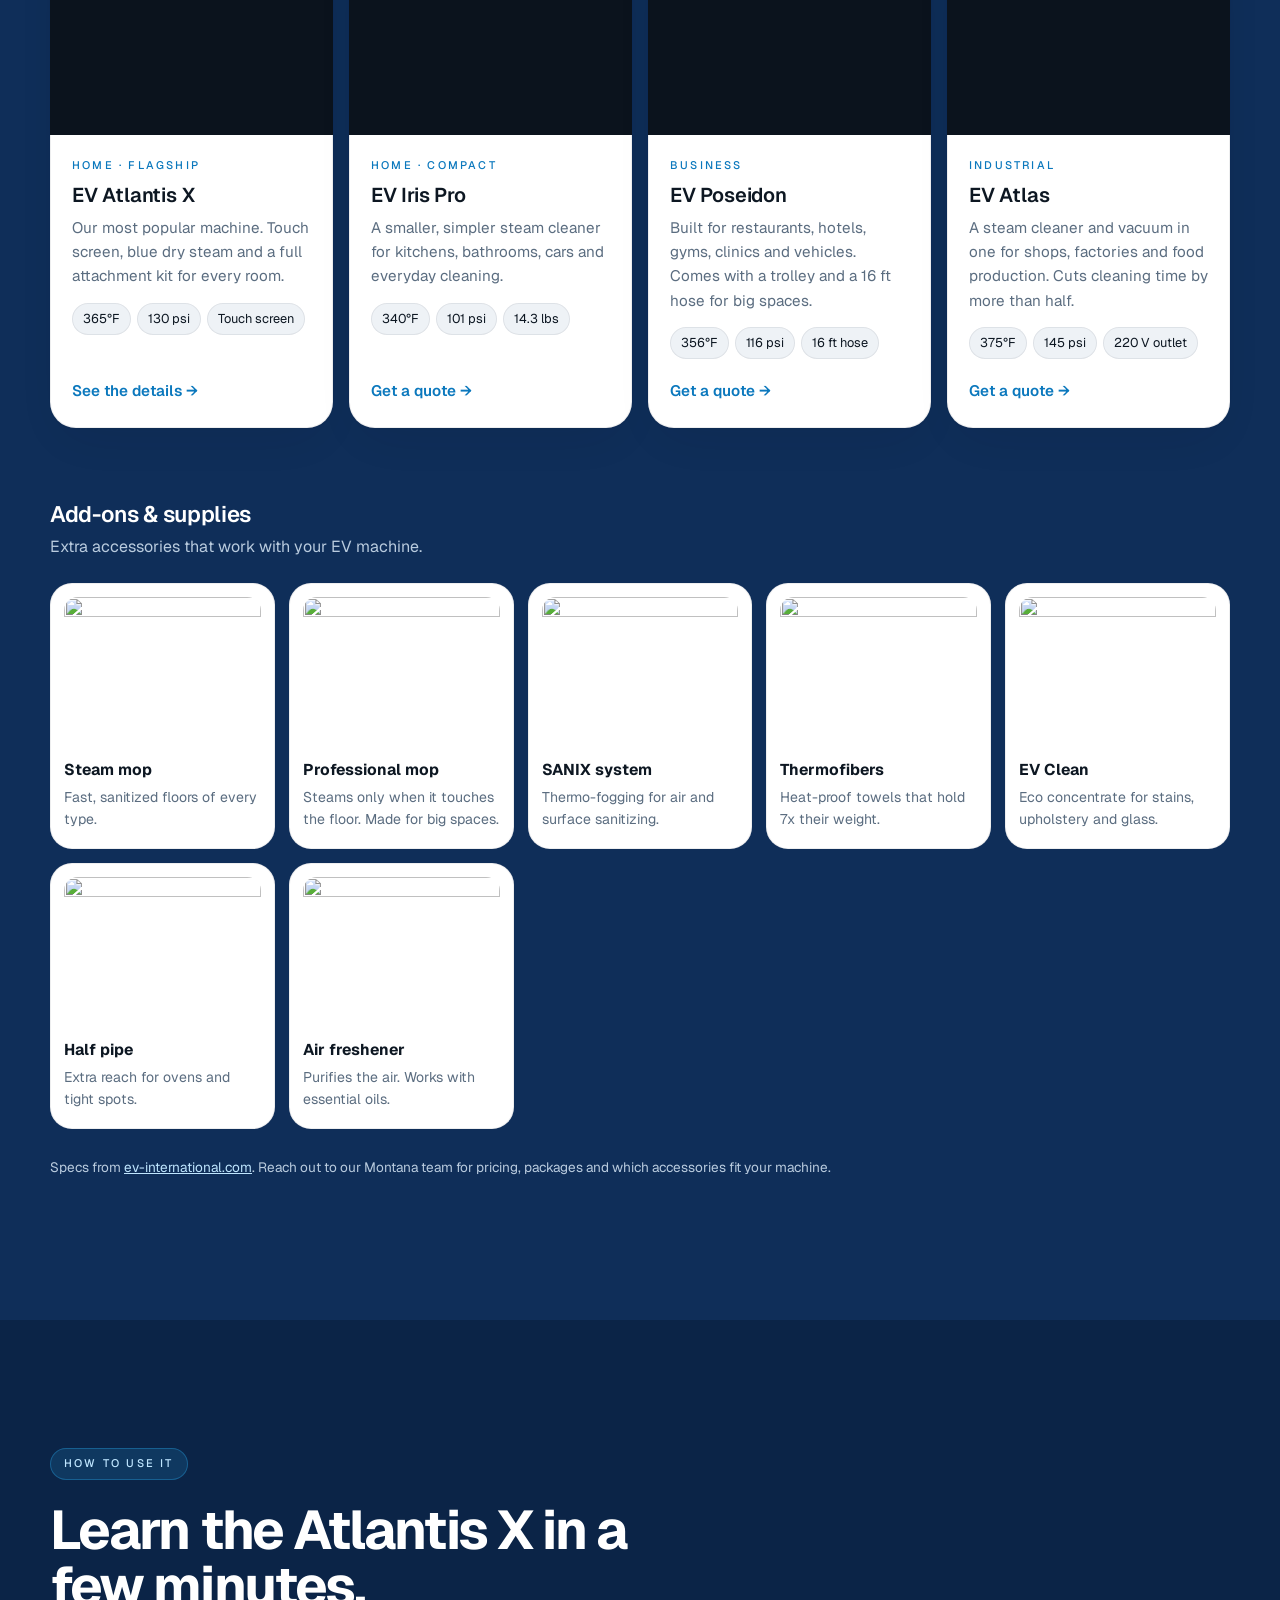
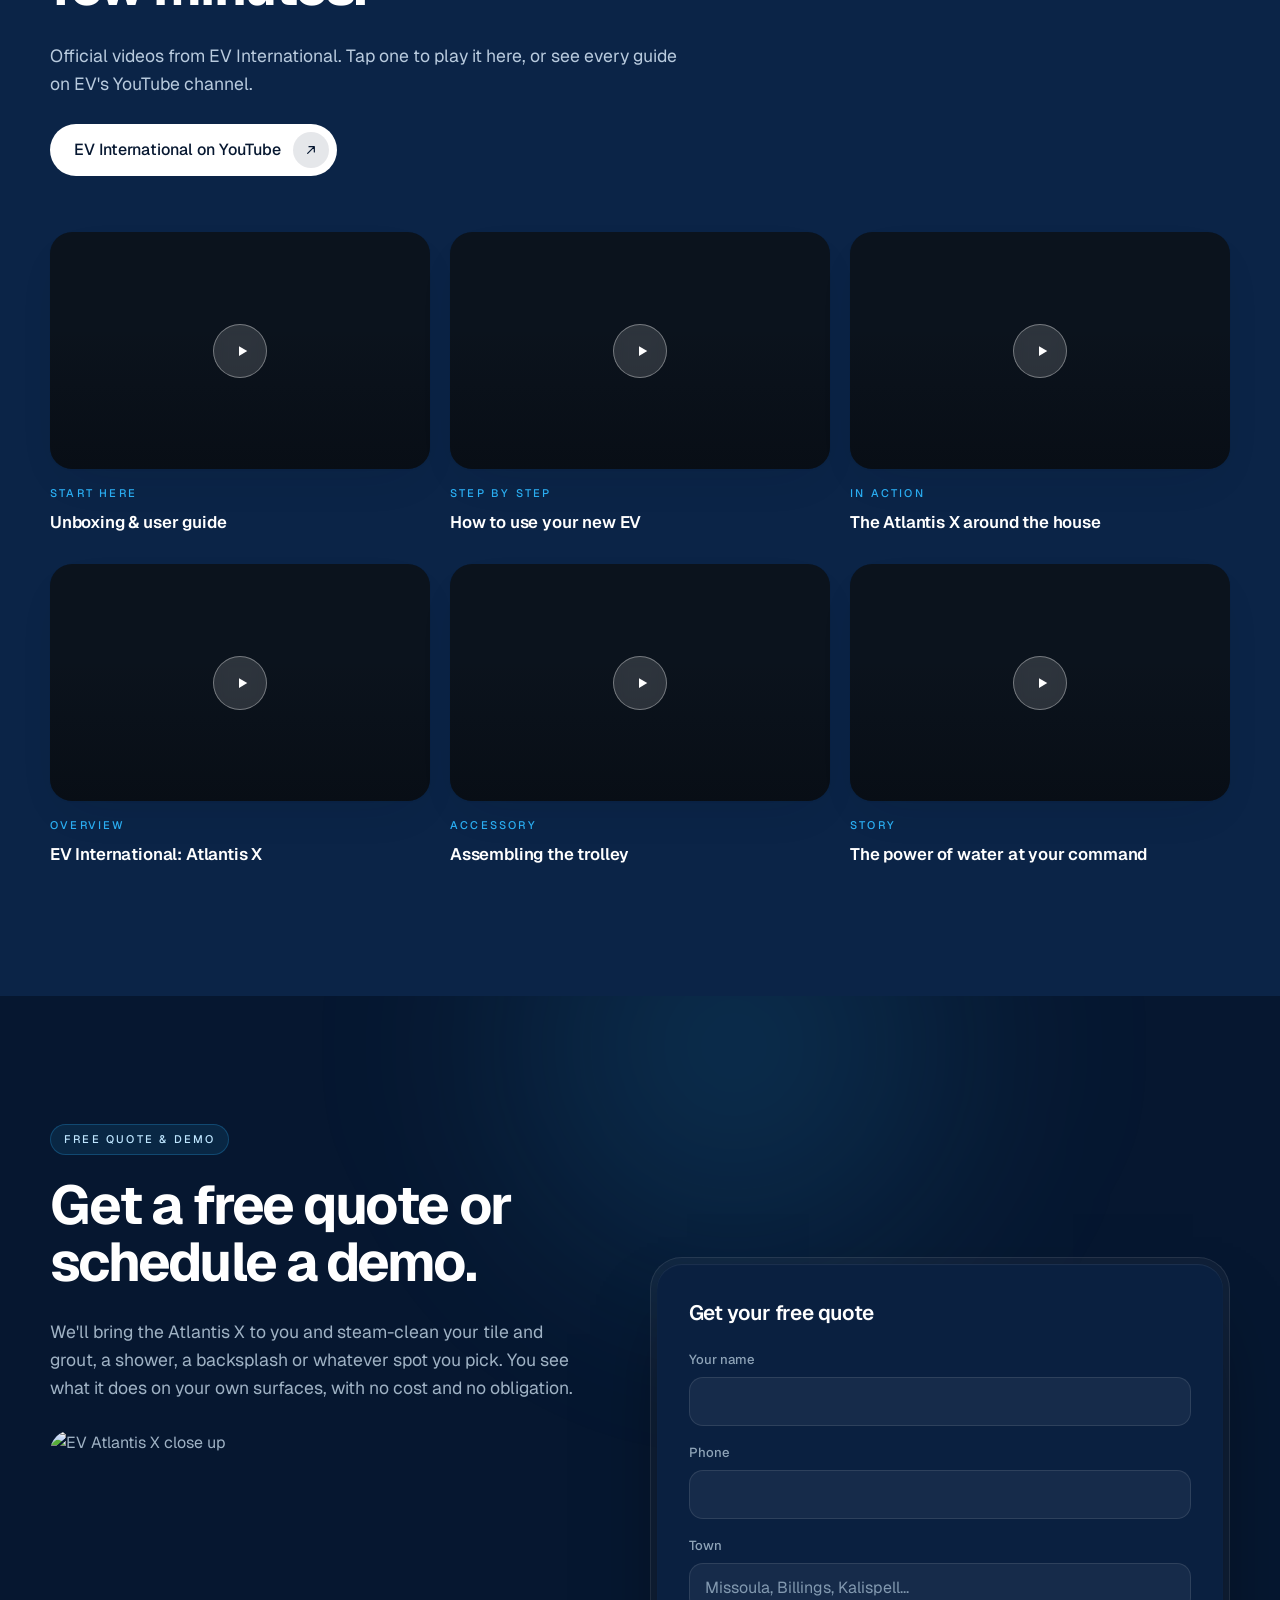
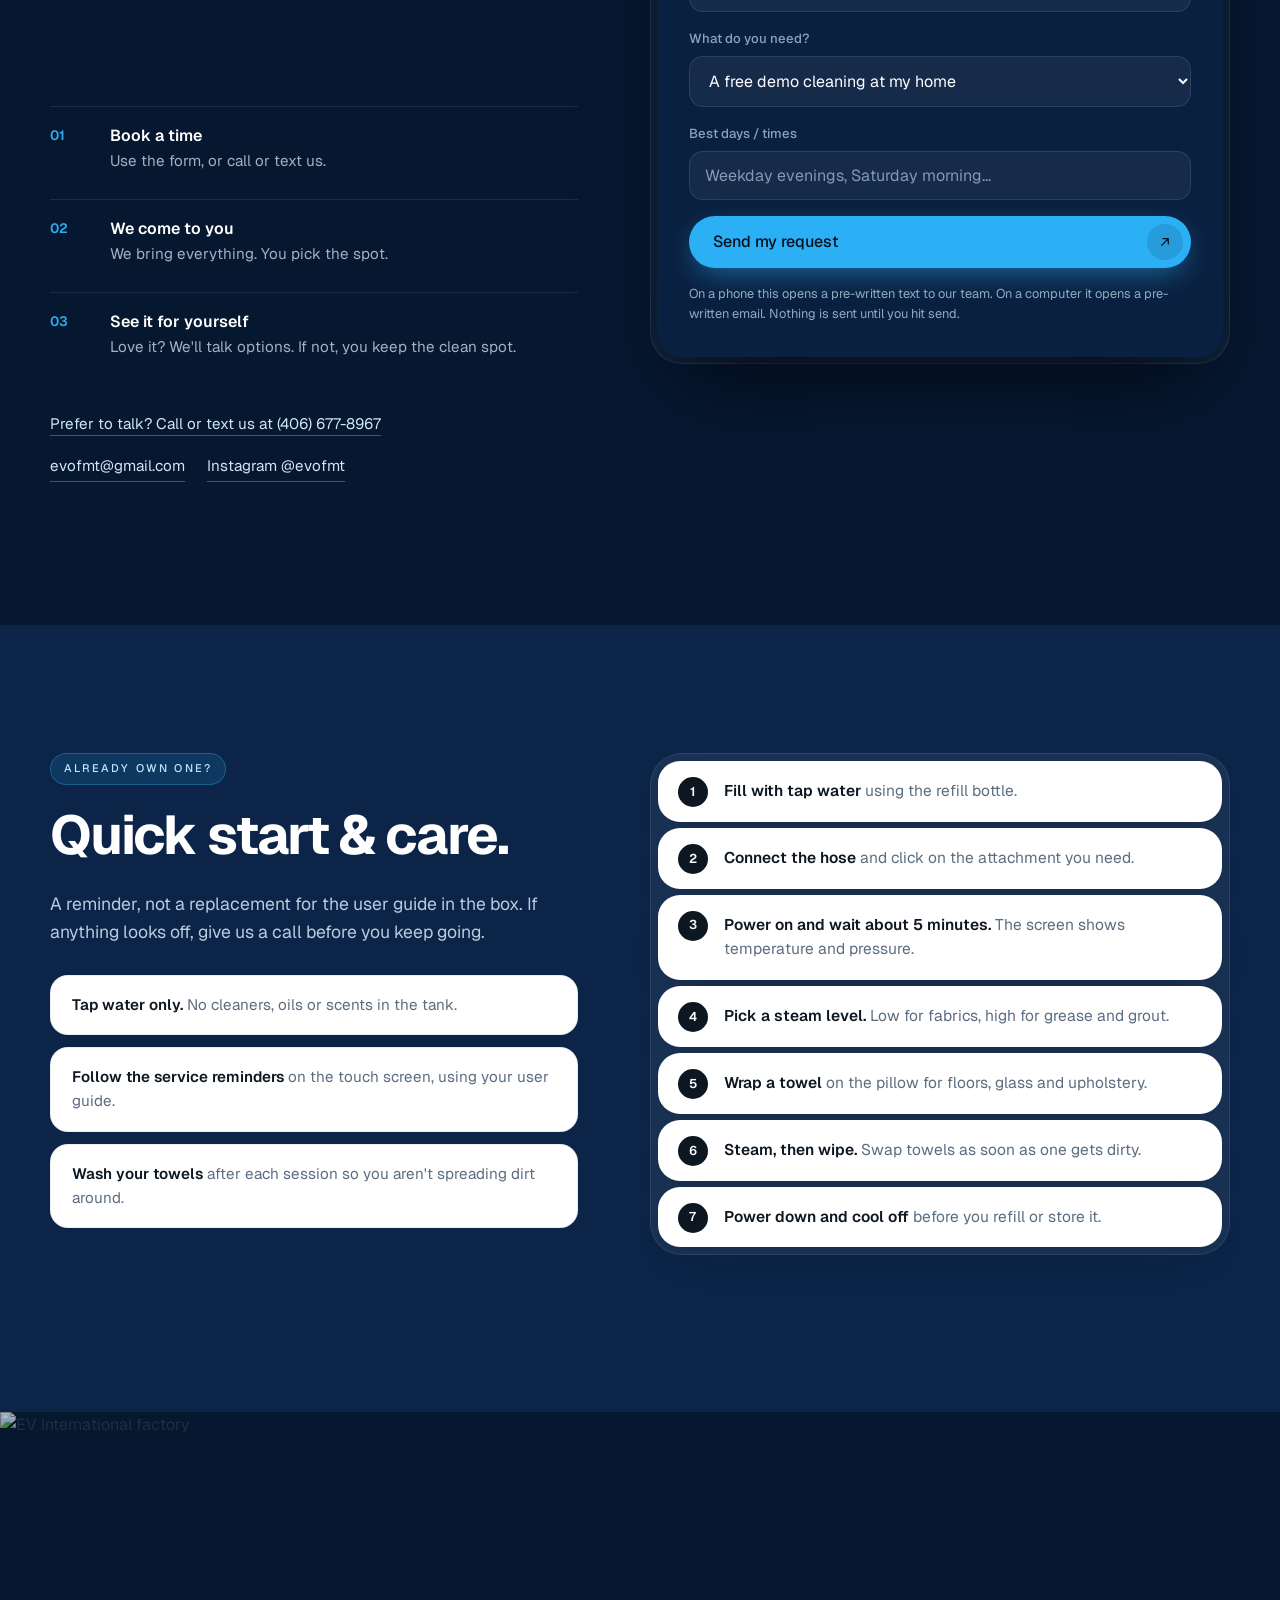
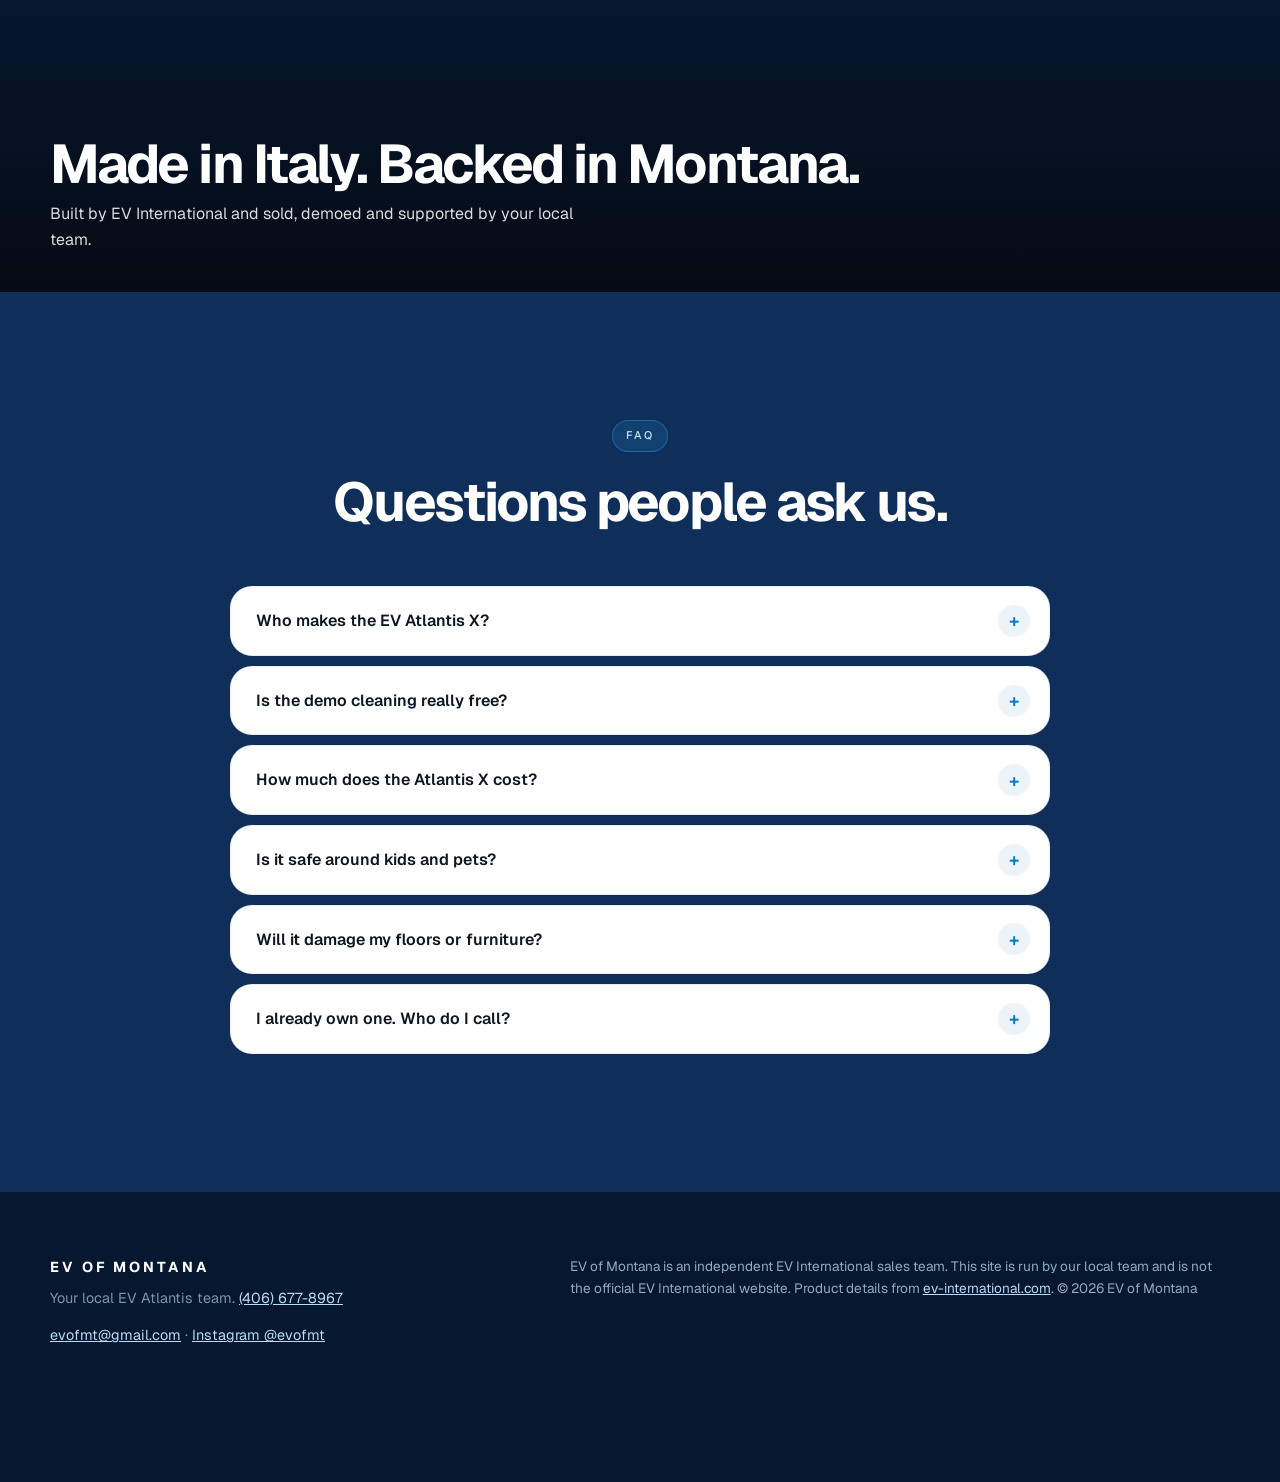
==== commit 9567931d: "Dark blue background and branded link preview" ====
--- a/index.html
+++ b/index.html
@@ -8,12 +8,18 @@
   <meta property="og:title" content="EV Atlantis X Steam Cleaner | EV of Montana">
   <meta property="og:description" content="Clean your whole home with tap water and 365°F dry steam. Book a free in-home demo cleaning with EV of Montana.">
   <meta property="og:type" content="website">
-  <meta property="og:image" content="https://i.ytimg.com/vi/Dsfr31hdSz4/maxresdefault.jpg">
-  <meta name="theme-color" content="#05080d">
+  <meta property="og:url" content="https://gcwebdesigner1-sudo.github.io/ev-steam-montana/">
+  <meta property="og:site_name" content="EV of Montana">
+  <meta property="og:image" content="https://gcwebdesigner1-sudo.github.io/ev-steam-montana/og-image.jpg">
+  <meta property="og:image:width" content="1200">
+  <meta property="og:image:height" content="630">
+  <meta property="og:image:alt" content="EV of Montana, your local EV Atlantis X team">
+  <meta name="twitter:card" content="summary_large_image">
+  <meta name="theme-color" content="#061730">
   <link rel="preconnect" href="https://fonts.googleapis.com">
   <link rel="preconnect" href="https://fonts.gstatic.com" crossorigin>
   <link href="https://fonts.googleapis.com/css2?family=Geist:wght@300;400;500;600;700;800&display=swap" rel="stylesheet">
-  <link rel="stylesheet" href="styles.css?v=14">
+  <link rel="stylesheet" href="styles.css?v=15">
   <script>document.documentElement.classList.add("js");</script>
 </head>
 <body class="home">
--- a/styles.css
+++ b/styles.css
@@ -1,10 +1,12 @@
 :root {
-  --night: #05080d;
-  --night-2: #0b131d;
+  --night: #061730;
+  --night-2: #0a2040;
   --ink: #0d1722;
   --text: #2a3846;
-  --muted: #66778a;
-  --bg: #f6f8fa;
+  --muted: #5b6d80;
+  --bg: #0b2447;
+  --bg-tint: #0f2e59;
+  --on-dark: #b9cbde;
   --white: #ffffff;
   --blue: #2bb0f5;
   --blue-deep: #0b78bd;
@@ -33,7 +35,7 @@
 
 /* pills */
 .pill { display: inline-block; font-size: 11px; font-weight: 500; letter-spacing: .2em; text-transform: uppercase; padding: 7px 14px; border-radius: 999px; color: var(--blue-ice); background: rgba(43,176,245,.1); box-shadow: inset 0 0 0 1px rgba(43,176,245,.25); margin-bottom: 22px; }
-.pill-light { color: var(--blue-deep); background: rgba(11,120,189,.07); box-shadow: inset 0 0 0 1px rgba(11,120,189,.14); }
+.pill-light { color: var(--blue-ice); background: rgba(43,176,245,.14); box-shadow: inset 0 0 0 1px rgba(43,176,245,.32); }
 
 /* buttons */
 .btn { display: inline-flex; align-items: center; gap: 12px; font: 500 1rem/1 var(--font); padding: 8px 8px 8px 24px; min-height: 52px; border-radius: 999px; border: 0; text-decoration: none; cursor: pointer; transition: transform .5s var(--spring), background .5s var(--spring), box-shadow .5s var(--spring); }
@@ -52,7 +54,7 @@
 
 /* nav: floating island */
 .nav-wrap { position: fixed; top: 16px; left: 0; right: 0; z-index: 30; display: flex; justify-content: center; pointer-events: none; padding: 0 16px; }
-.nav { pointer-events: auto; display: grid; grid-template-columns: 1fr auto 1fr; align-items: center; gap: 28px; width: min(1080px, 100%); padding: 8px 8px 8px 24px; border-radius: 999px; background: rgba(8, 14, 22, .72); backdrop-filter: blur(18px) saturate(1.4); -webkit-backdrop-filter: blur(18px) saturate(1.4); box-shadow: inset 0 0 0 1px var(--hair-dark), 0 20px 40px -20px rgba(0,0,0,.5); }
+.nav { pointer-events: auto; display: grid; grid-template-columns: 1fr auto 1fr; align-items: center; gap: 28px; width: min(1080px, 100%); padding: 8px 8px 8px 24px; border-radius: 999px; background: rgba(6, 23, 48, .78); backdrop-filter: blur(18px) saturate(1.4); -webkit-backdrop-filter: blur(18px) saturate(1.4); box-shadow: inset 0 0 0 1px var(--hair-dark), 0 20px 40px -20px rgba(0,0,0,.5); }
 .nav-side { display: flex; align-items: center; gap: 24px; }
 .nav-right { justify-content: flex-end; }
 .nav-side a { color: rgba(255,255,255,.75); text-decoration: none; font-size: .9rem; transition: color .4s var(--spring); }
@@ -65,7 +67,7 @@
 .burger span:first-child { top: 18px; } .burger span:last-child { top: 25px; }
 .menu-open .burger span:first-child { transform: translateY(3.5px) rotate(45deg); }
 .menu-open .burger span:last-child { transform: translateY(-3.5px) rotate(-45deg); }
-.menu { position: fixed; inset: 0; z-index: 25; background: rgba(5,8,13,.9); backdrop-filter: blur(28px); -webkit-backdrop-filter: blur(28px); display: flex; flex-direction: column; justify-content: center; gap: 6px; padding: 96px 32px 32px; opacity: 0; pointer-events: none; transition: opacity .5s var(--spring); }
+.menu { position: fixed; inset: 0; z-index: 25; background: rgba(6,23,48,.92); backdrop-filter: blur(28px); -webkit-backdrop-filter: blur(28px); display: flex; flex-direction: column; justify-content: center; gap: 6px; padding: 96px 32px 32px; opacity: 0; pointer-events: none; transition: opacity .5s var(--spring); }
 .menu a { color: #fff; text-decoration: none; font-size: 2rem; font-weight: 600; letter-spacing: -0.03em; padding: 6px 0; opacity: 0; transform: translateY(32px); transition: opacity .6s var(--spring), transform .6s var(--spring); }
 .menu-open .menu { opacity: 1; pointer-events: auto; }
 .menu-open .menu a { opacity: 1; transform: none; }
@@ -90,9 +92,9 @@
 .yt-link { display: inline-flex; align-items: center; gap: 10px; margin-top: 36px; color: #cfe6f6; text-decoration: none; font-size: .95rem; padding: 10px 18px; border-radius: 999px; box-shadow: inset 0 0 0 1px var(--hair-dark); transition: background .5s var(--spring), color .5s var(--spring); }
 .yt-link svg { width: 20px; height: 20px; color: var(--blue); }
 .yt-link:hover { background: rgba(255,255,255,.06); color: #fff; }
-.btn-dark { background: var(--ink); color: #fff; margin-top: 8px; }
-.btn-dark:hover { background: #1b2a3a; }
-.btn-dark .btn-ic { background: rgba(255,255,255,.12); }
+.btn-dark { background: #fff; color: var(--night); margin-top: 8px; }
+.btn-dark:hover { background: var(--blue-ice); }
+.btn-dark .btn-ic { background: rgba(6,23,48,.1); }
 .rise-3 { animation-delay: .3s; }
 .hero h1 { color: #fff; }
 .hero .soft { color: transparent; background: linear-gradient(100deg, #e8f6ff 0%, var(--blue) 70%); -webkit-background-clip: text; background-clip: text; }
@@ -104,7 +106,7 @@
 .hero-stats dd { margin: 2px 0 0; font-size: .82rem; color: #7d93a8; }
 
 .hero-media { position: relative; }
-.bezel { padding: 7px; border-radius: 32px; background: rgba(13,23,34,.035); box-shadow: inset 0 0 0 1px var(--hair); }
+.bezel { padding: 7px; border-radius: 32px; background: rgba(255,255,255,.06); box-shadow: inset 0 0 0 1px var(--hair-dark); }
 .bezel-core { border-radius: 25px; background: var(--white); box-shadow: inset 0 1px 1px rgba(255,255,255,.9), var(--shadow); overflow: hidden; height: 100%; }
 .bezel-dark { background: rgba(255,255,255,.04); box-shadow: inset 0 0 0 1px var(--hair-dark); }
 .bezel-dark > .bezel-core { background: var(--night-2); box-shadow: inset 0 1px 1px rgba(255,255,255,.08), 0 40px 80px -30px rgba(0,0,0,.7); }
@@ -131,17 +133,18 @@
 
 /* sections */
 .section { padding: 128px 0; position: relative; }
-.section-tint { background: #eef2f6; }
+.section-tint { background: var(--bg-tint); }
 .head { max-width: 640px; margin-bottom: 56px; }
 .head.center { text-align: center; margin-inline: auto; }
-.section-lead { font-size: 1.1rem; color: var(--muted); max-width: 36em; }
+.head h2 { color: #fff; }
+.section-lead { font-size: 1.1rem; color: var(--on-dark); max-width: 36em; }
 
 /* bento */
 .bento { display: grid; grid-template-columns: repeat(4, 1fr); grid-auto-rows: minmax(240px, auto); gap: 16px; }
 .tile .bezel-core { padding: 32px; display: flex; flex-direction: column; }
 .tile p { color: var(--muted); margin: 0; font-size: .97rem; }
 .tile-steam { grid-column: span 2; grid-row: span 2; }
-.tile-steam .bezel-core { background: linear-gradient(160deg, #0e1b29, #05080d); }
+.tile-steam .bezel-core { background: linear-gradient(160deg, #123a70, #061730); }
 .tile-steam h3 { color: #fff; font-size: clamp(1.6rem, 2.6vw, 2.2rem); letter-spacing: -0.03em; line-height: 1.1; margin-bottom: 14px; }
 .tile-steam p { color: #94a9bd; font-size: 1.02rem; }
 .tile-wide, .tile-half { grid-column: span 2; }
@@ -231,18 +234,19 @@
 .product-body h3 { margin: 0; font-size: 1.25rem; color: var(--ink); letter-spacing: -0.01em; }
 .product-body p { margin: 0; color: var(--muted); font-size: .95rem; }
 .specs-mini { list-style: none; padding: 0; margin: 6px 0 4px; display: flex; flex-wrap: wrap; gap: 6px; }
-.specs-mini li { font-size: .8rem; padding: 6px 11px; border-radius: 999px; background: var(--bg); box-shadow: inset 0 0 0 1px var(--hair); color: var(--ink); }
+.specs-mini li { font-size: .8rem; padding: 6px 11px; border-radius: 999px; background: #eef2f6; box-shadow: inset 0 0 0 1px var(--hair); color: var(--ink); }
 .product-link { margin-top: auto; padding-top: 8px; font-weight: 600; font-size: .95rem; color: var(--blue-deep); text-decoration: none; }
 .product-link::after { content: " →"; }
 .acc-head { margin: 72px 0 24px; }
-.acc-head h3 { margin: 0 0 6px; font-size: 1.4rem; color: var(--ink); }
-.acc-head p { margin: 0; color: var(--muted); }
+.acc-head h3 { margin: 0 0 6px; font-size: 1.4rem; color: #fff; }
+.acc-head p { margin: 0; color: var(--on-dark); }
 .accessories { display: grid; grid-template-columns: repeat(auto-fill, minmax(190px, 1fr)); gap: 14px; }
 .acc { display: flex; flex-direction: column; gap: 4px; background: var(--white); border-radius: 22px; padding: 14px 14px 18px; box-shadow: inset 0 0 0 1px var(--hair); }
 .acc img { width: 100%; aspect-ratio: 4 / 3; object-fit: contain; border-radius: 14px; background: #fff; margin-bottom: 8px; }
 .acc b { color: var(--ink); font-size: .98rem; }
 .acc span { color: var(--muted); font-size: .88rem; }
-.lineup-note { margin-top: 28px; color: var(--muted); }
+.lineup-note { margin-top: 28px; color: var(--on-dark); }
+.lineup-note a { color: var(--blue-ice); }
 
 .videos { display: grid; grid-template-columns: repeat(3, 1fr); gap: 28px 20px; }
 .vcard { all: unset; cursor: pointer; display: flex; flex-direction: column; gap: 6px; }
@@ -251,7 +255,8 @@
 .vcard:hover .vthumb { transform: translateY(-4px); }
 .vthumb::after { content: ""; position: absolute; inset: 0; background: linear-gradient(180deg, transparent 40%, rgba(5,8,13,.45)); }
 .vtag { font-size: 11px; letter-spacing: .2em; text-transform: uppercase; color: var(--blue-deep); font-weight: 500; }
-.vtitle { font-size: 1.05rem; font-weight: 600; color: var(--ink); letter-spacing: -0.01em; }
+.vcard .vtag { color: var(--blue); }
+.vtitle { font-size: 1.05rem; font-weight: 600; color: #fff; letter-spacing: -0.01em; }
 
 /* demo */
 .demo { background: var(--night); color: #9fb2c4; overflow: hidden; }
@@ -274,15 +279,15 @@
 .form-core label { display: grid; gap: 7px; font-size: .82rem; color: #8ea3b7; font-weight: 500; }
 .form-core input, .form-core select { font: 400 1rem var(--font); color: #fff; padding: 14px 16px; border-radius: 14px; border: 0; background: rgba(255,255,255,.05); box-shadow: inset 0 0 0 1px rgba(255,255,255,.1); transition: box-shadow .4s var(--spring); }
 .form-core select option { color: var(--ink); }
-.form-core input::placeholder { color: #5c7186; }
+.form-core input::placeholder { color: #8299b0; }
 .form-core input:focus, .form-core select:focus { outline: none; box-shadow: inset 0 0 0 1.5px var(--blue); }
-.form-note { font-size: .8rem; color: #6f8396; margin: 0; }
+.form-note { font-size: .8rem; color: #93a9be; margin: 0; }
 
 /* owners */
 .care { display: grid; gap: 12px; margin-top: 28px; }
 .care p { margin: 0; padding: 18px 22px; border-radius: 18px; background: var(--white); box-shadow: inset 0 0 0 1px var(--hair); color: var(--muted); font-size: .95rem; }
 .care b { color: var(--ink); font-weight: 600; }
-.quick { list-style: none; counter-reset: q; padding: 8px; margin: 0; border-radius: 32px; background: rgba(13,23,34,.035); box-shadow: inset 0 0 0 1px var(--hair); display: grid; gap: 6px; }
+.quick { list-style: none; counter-reset: q; padding: 8px; margin: 0; border-radius: 32px; background: rgba(255,255,255,.06); box-shadow: inset 0 0 0 1px var(--hair-dark); display: grid; gap: 6px; }
 .quick li { counter-increment: q; position: relative; padding: 18px 22px 18px 66px; border-radius: 22px; background: var(--white); box-shadow: var(--shadow); color: var(--muted); font-size: .97rem; }
 .quick li::before { content: counter(q); position: absolute; left: 20px; top: 16px; width: 30px; height: 30px; border-radius: 50%; background: var(--ink); color: #fff; font-size: .8rem; font-weight: 600; display: grid; place-items: center; }
 .quick b { color: var(--ink); font-weight: 600; }
@@ -300,7 +305,7 @@
 .foot-grid { display: grid; grid-template-columns: 1fr 1.4fr; gap: 48px; }
 .foot-brand { color: #fff; font-weight: 700; letter-spacing: .2em; text-transform: uppercase; margin-bottom: 8px; }
 .footer a { color: #b9dcf3; }
-.footer .fine { color: #5f7488; }
+.footer .fine { color: #93a9be; }
 
 .sticky-cta { display: none; }
 
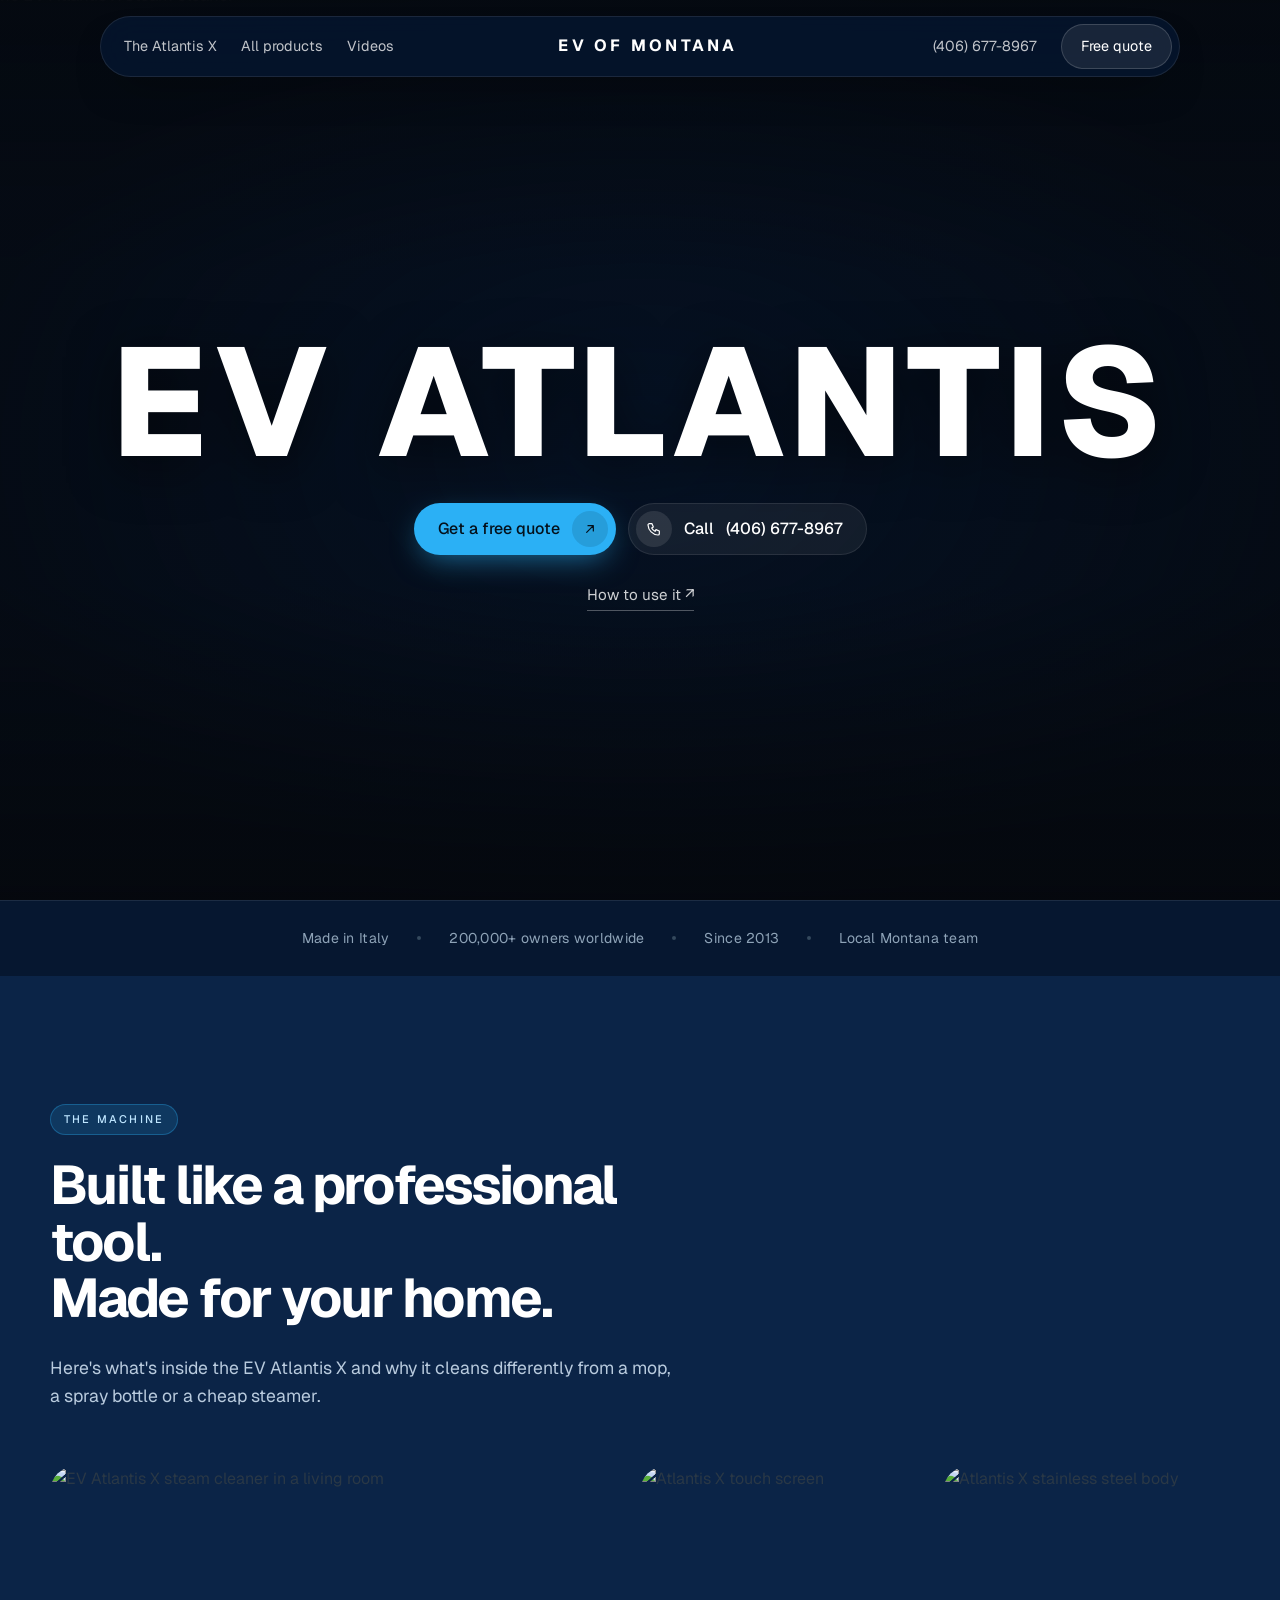
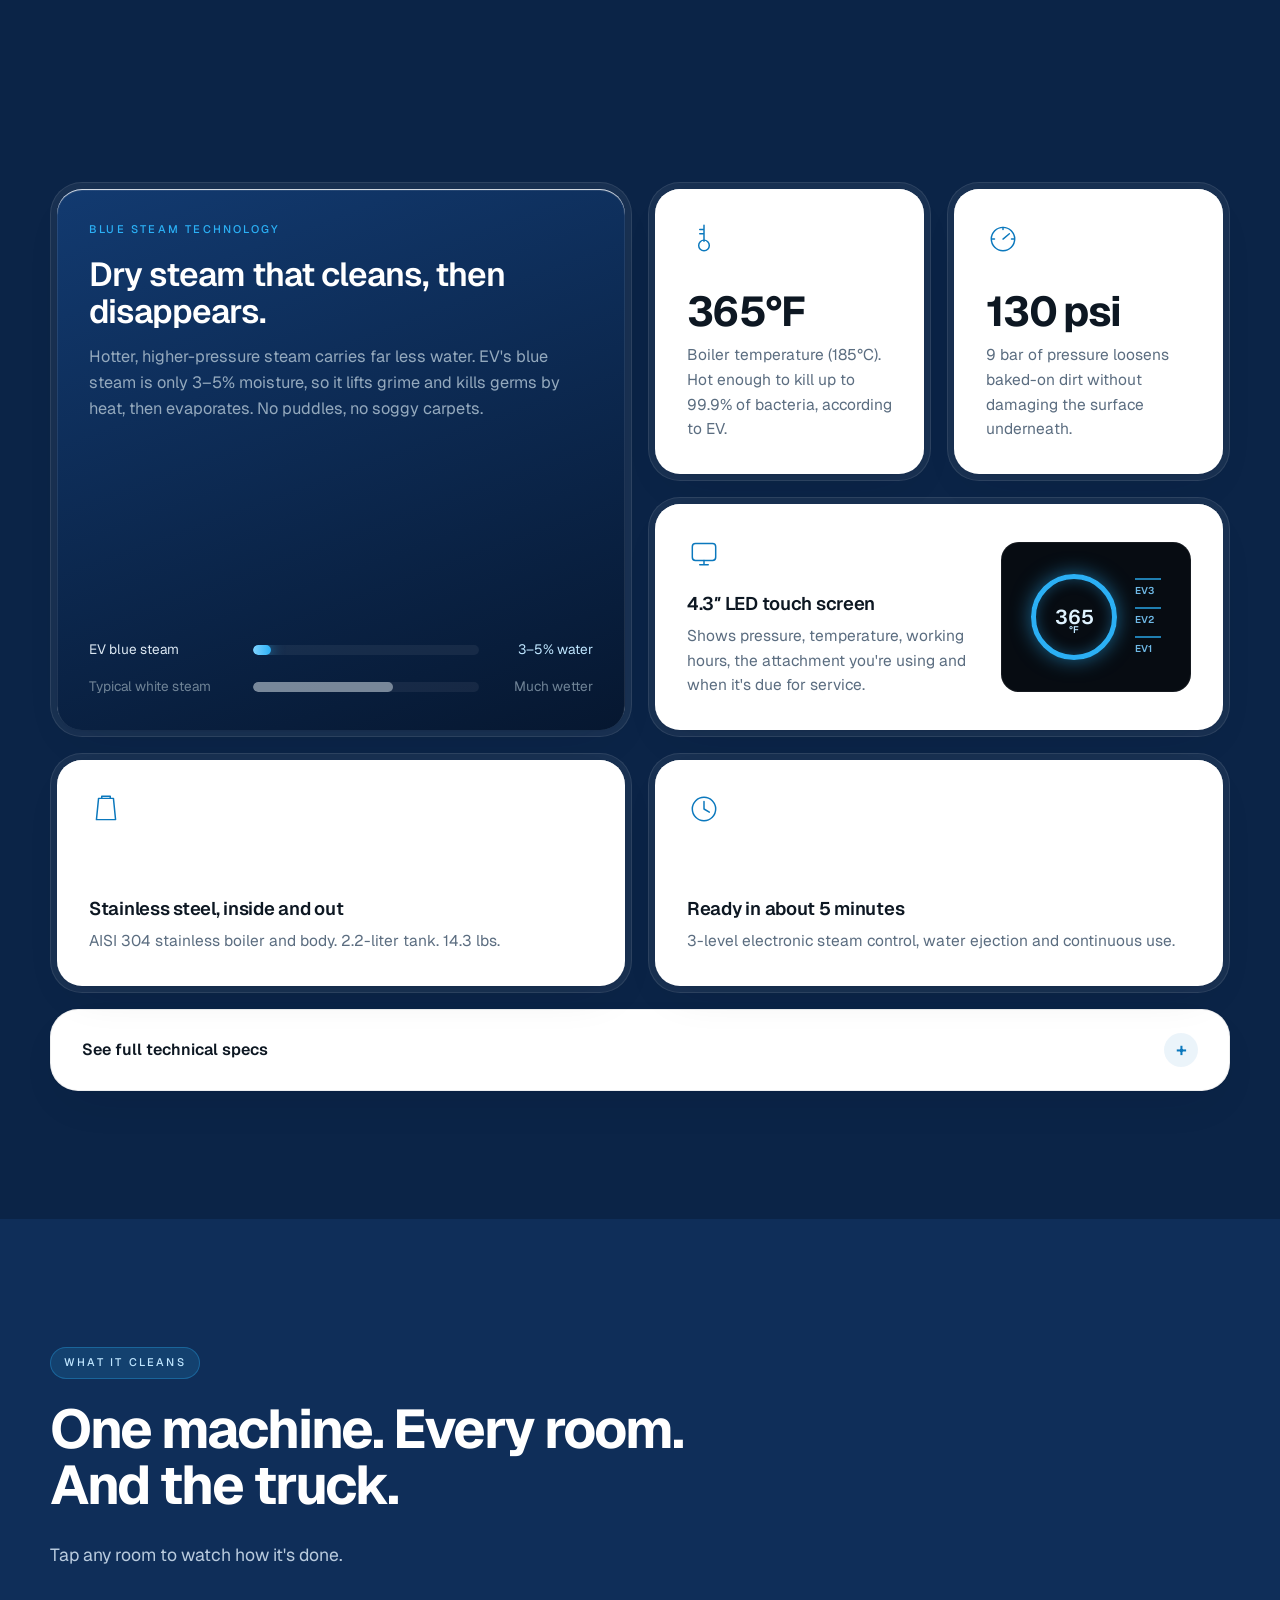
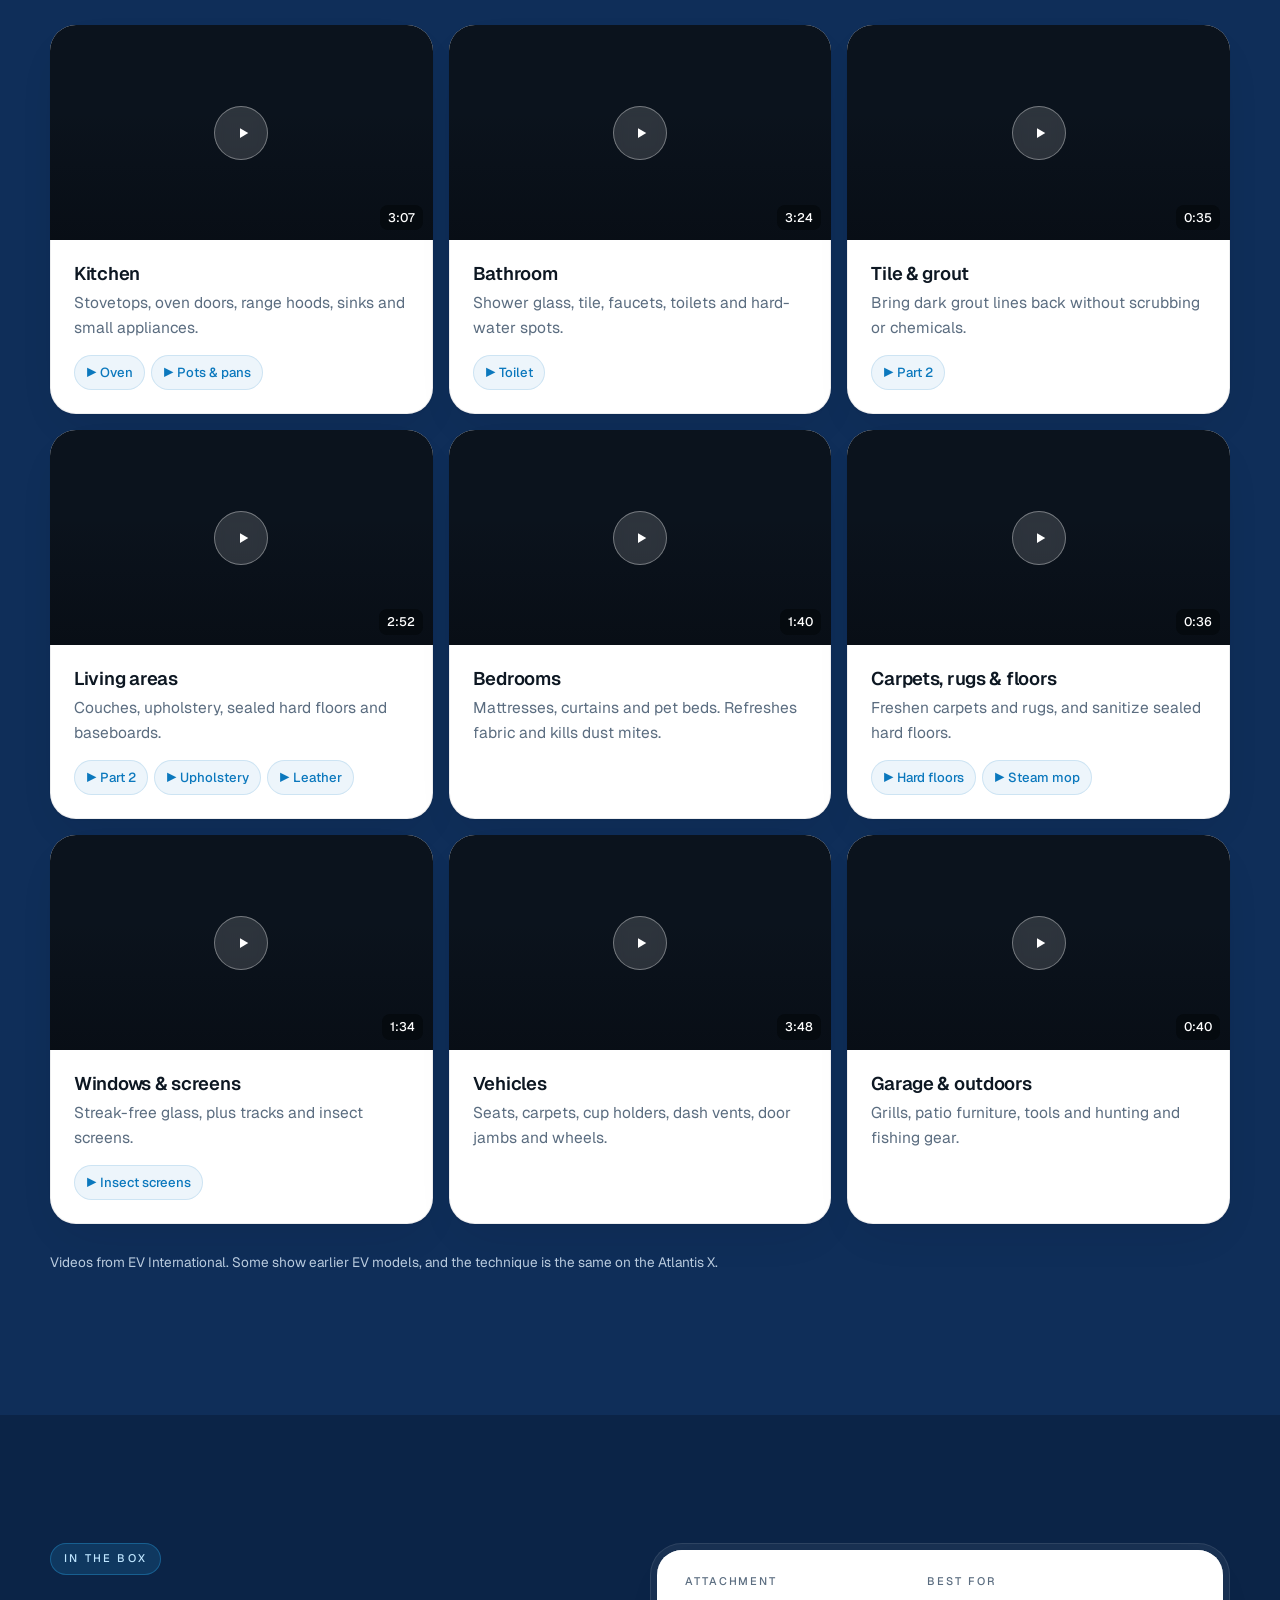
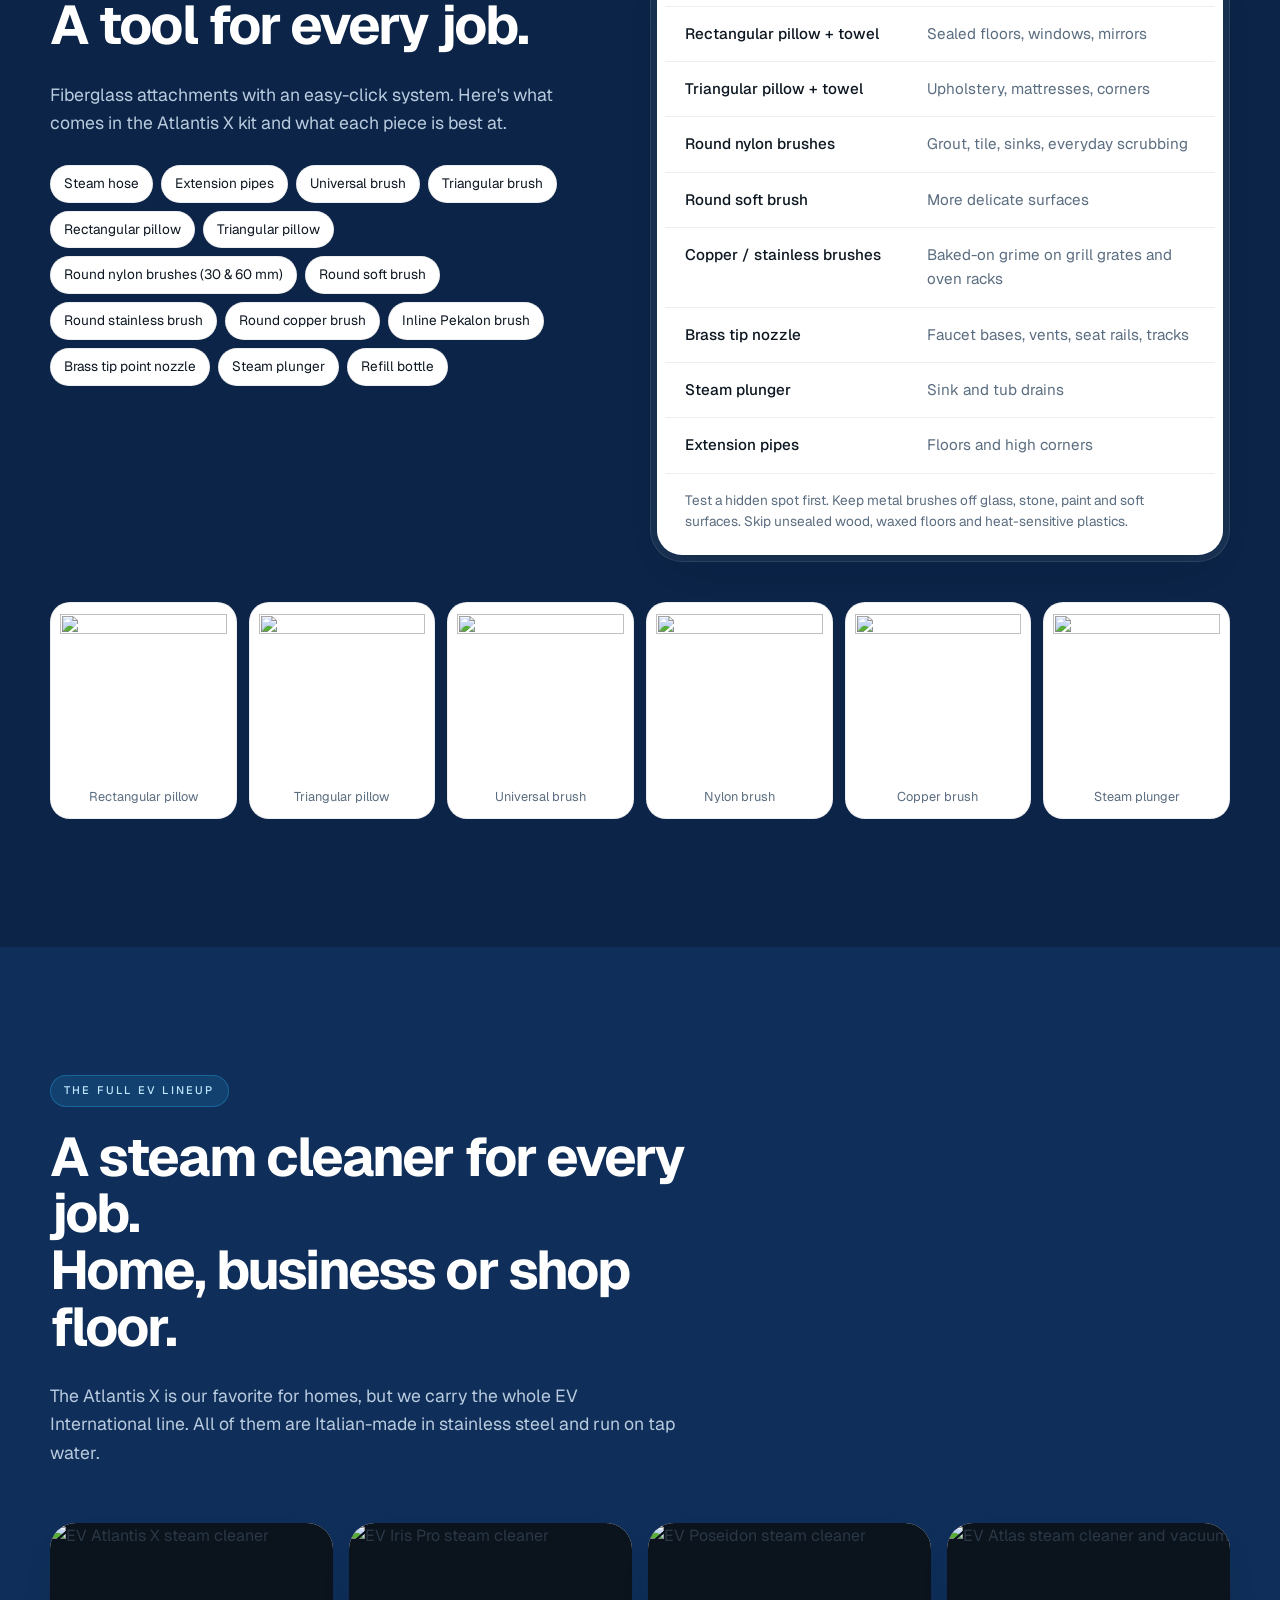
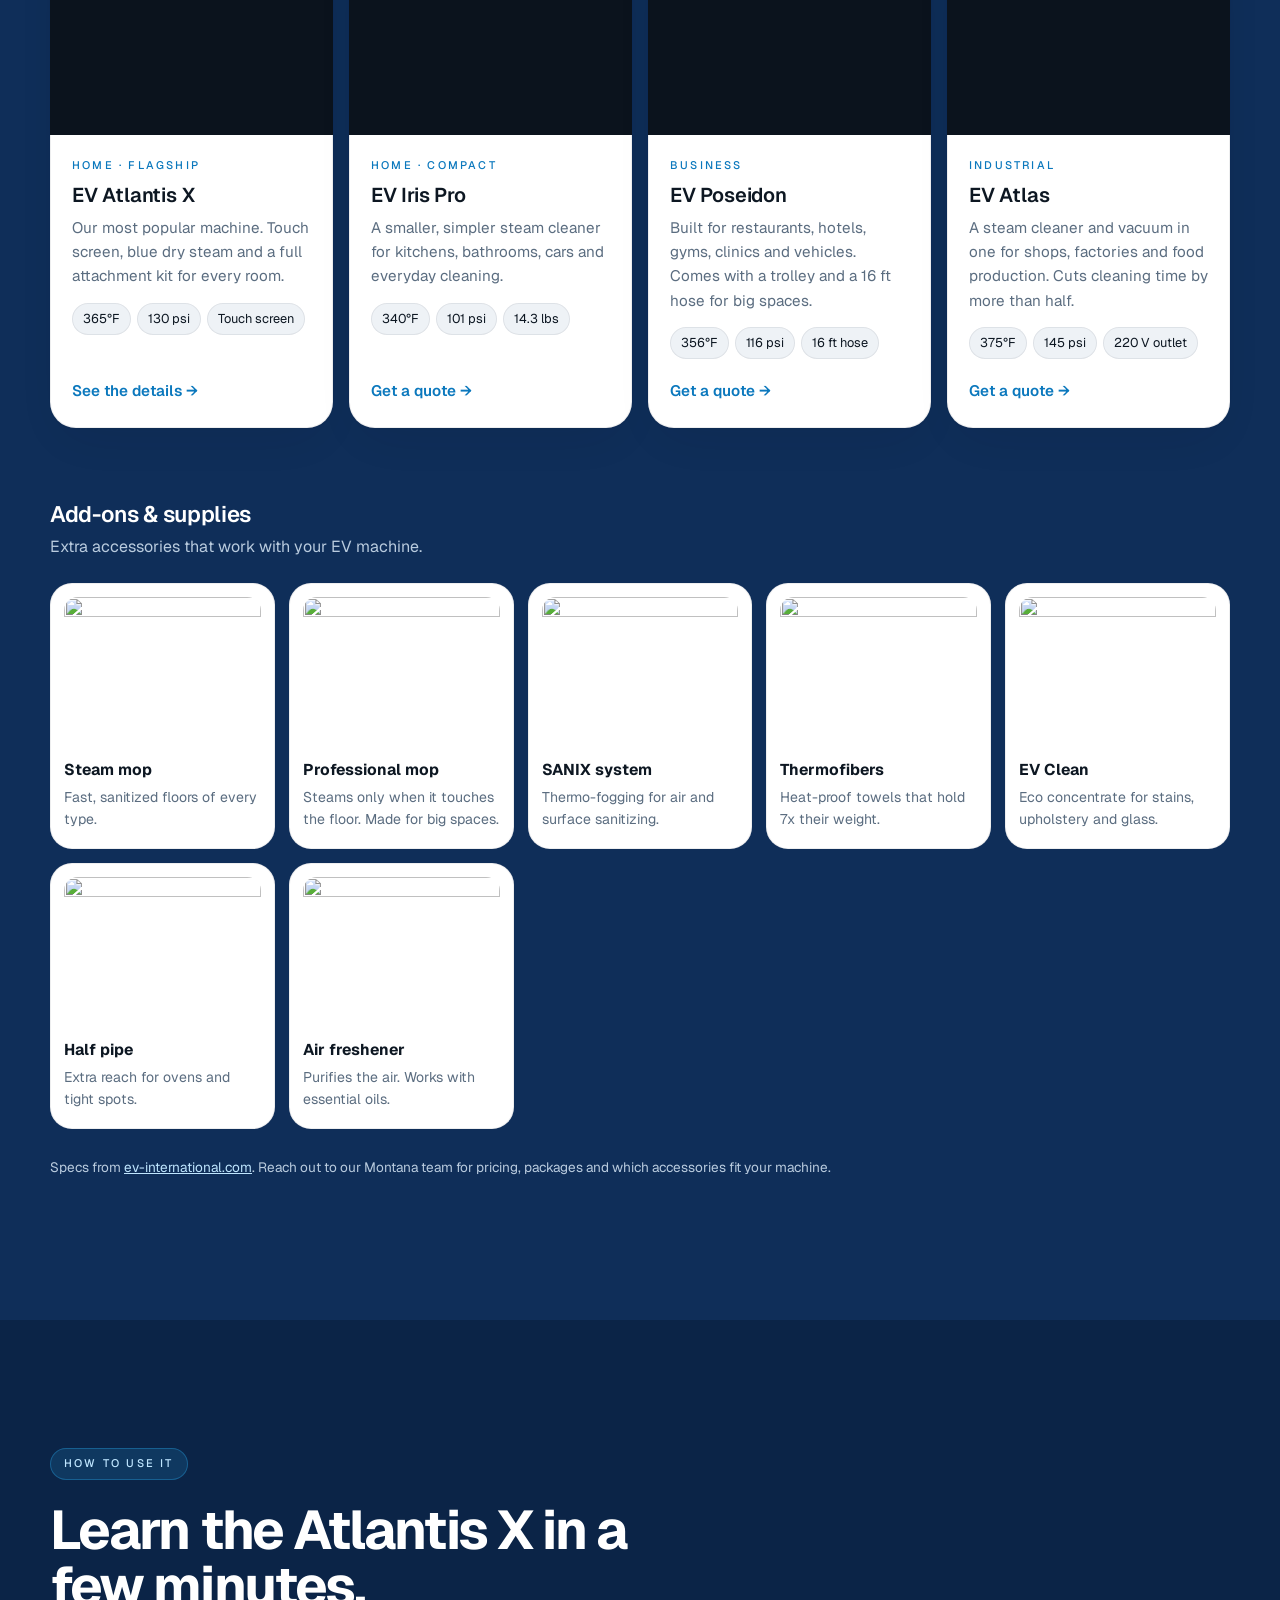
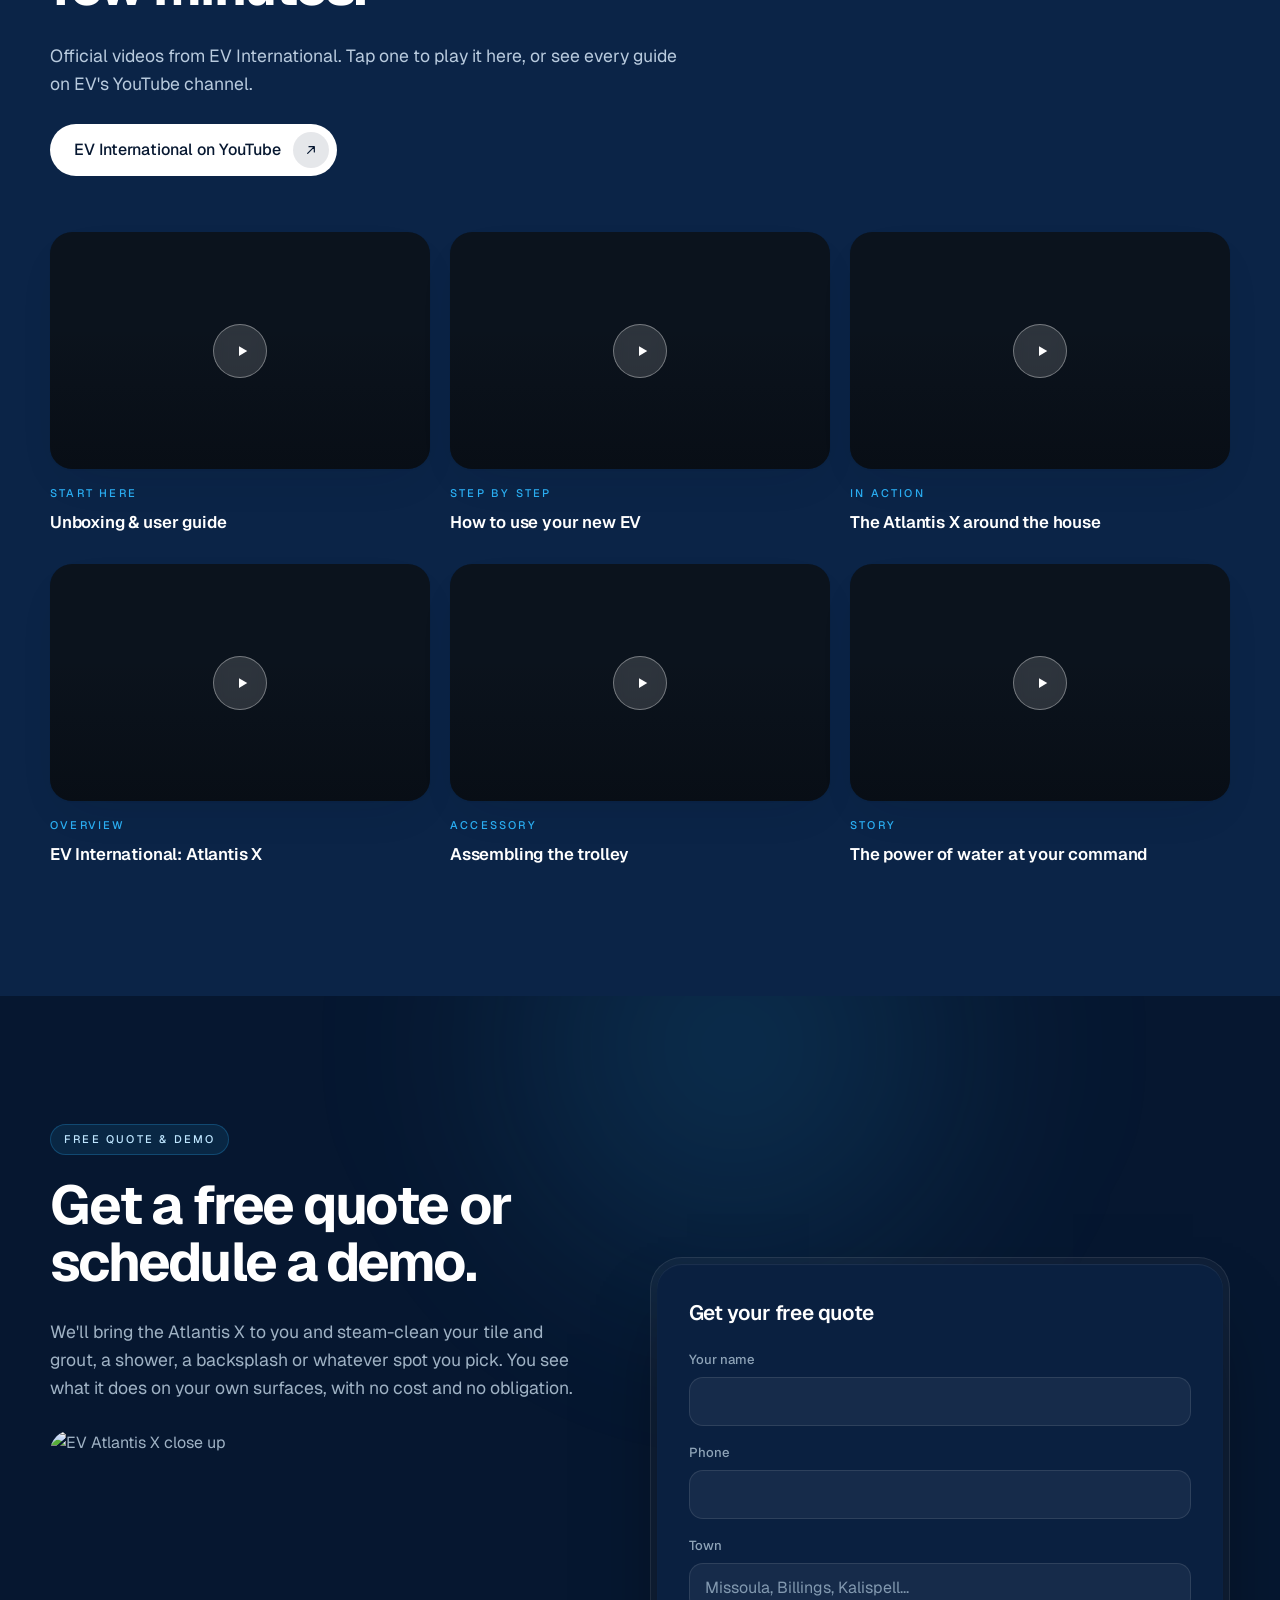
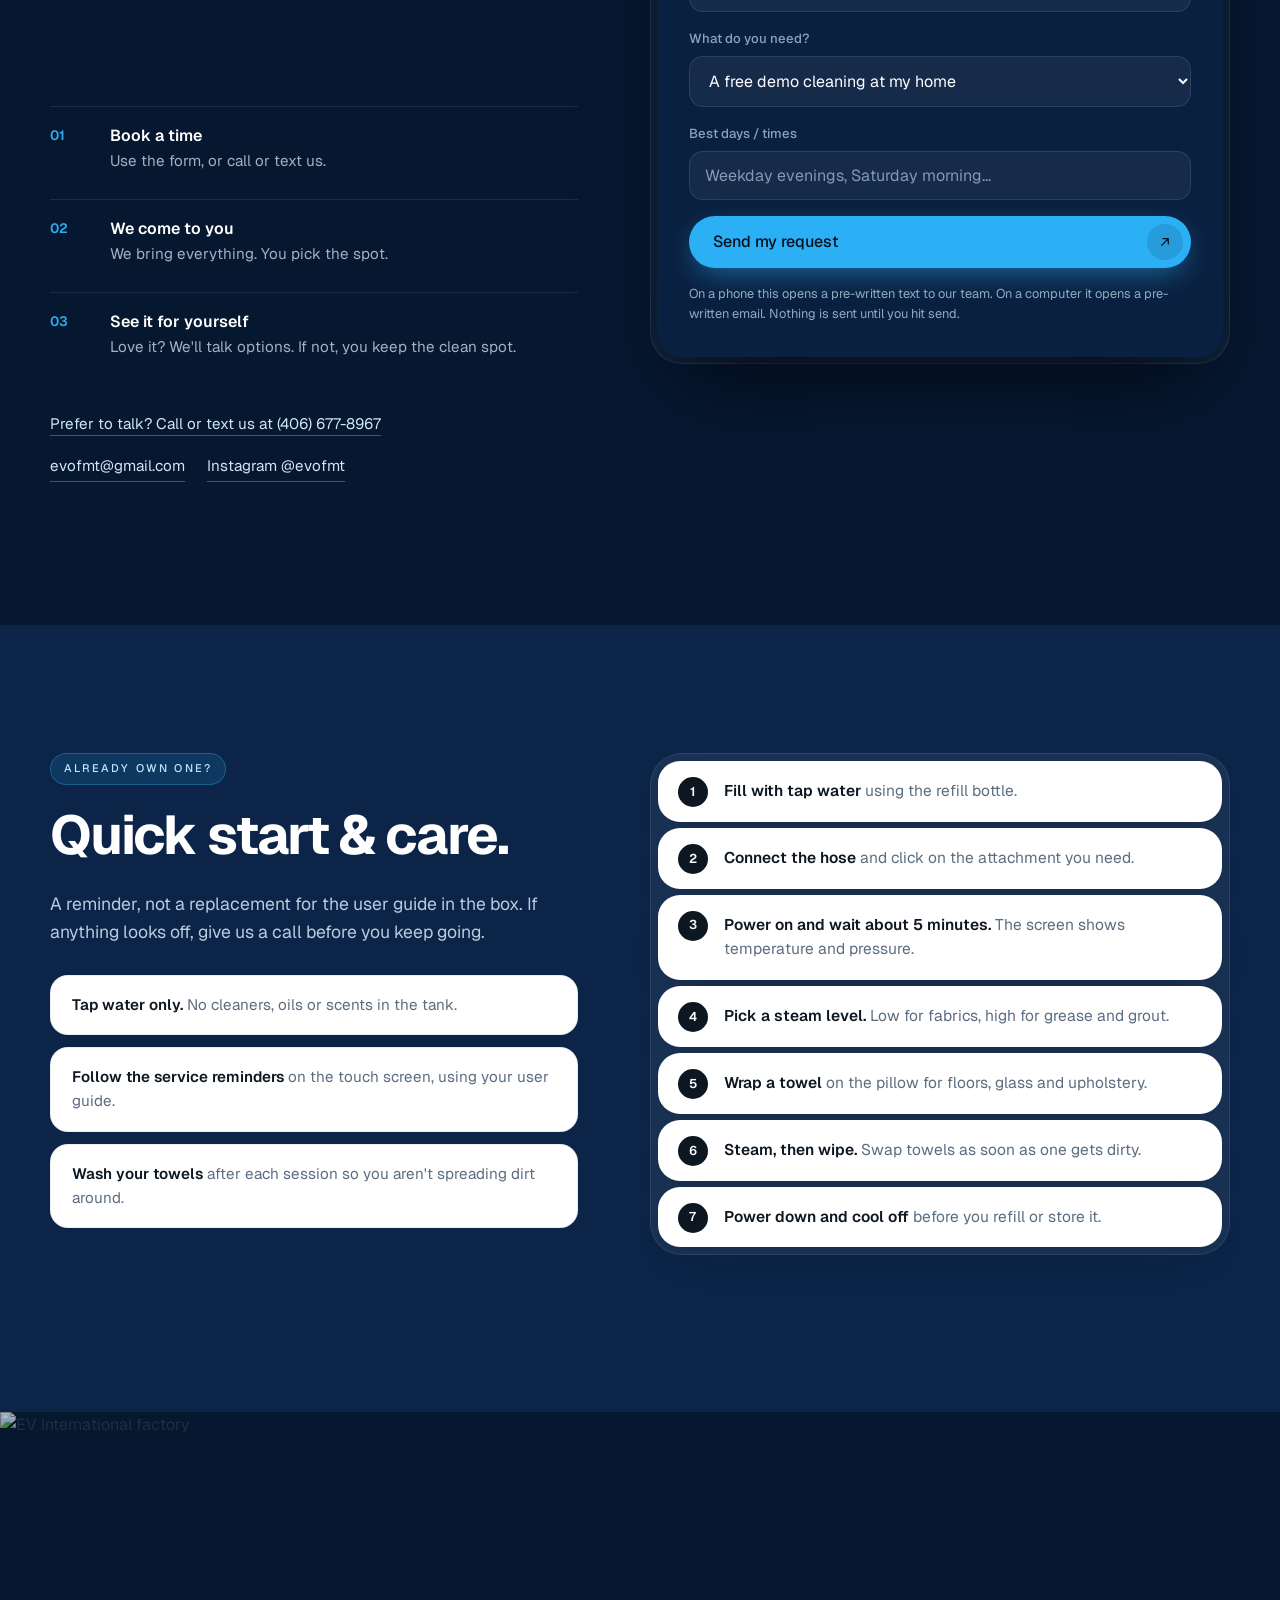
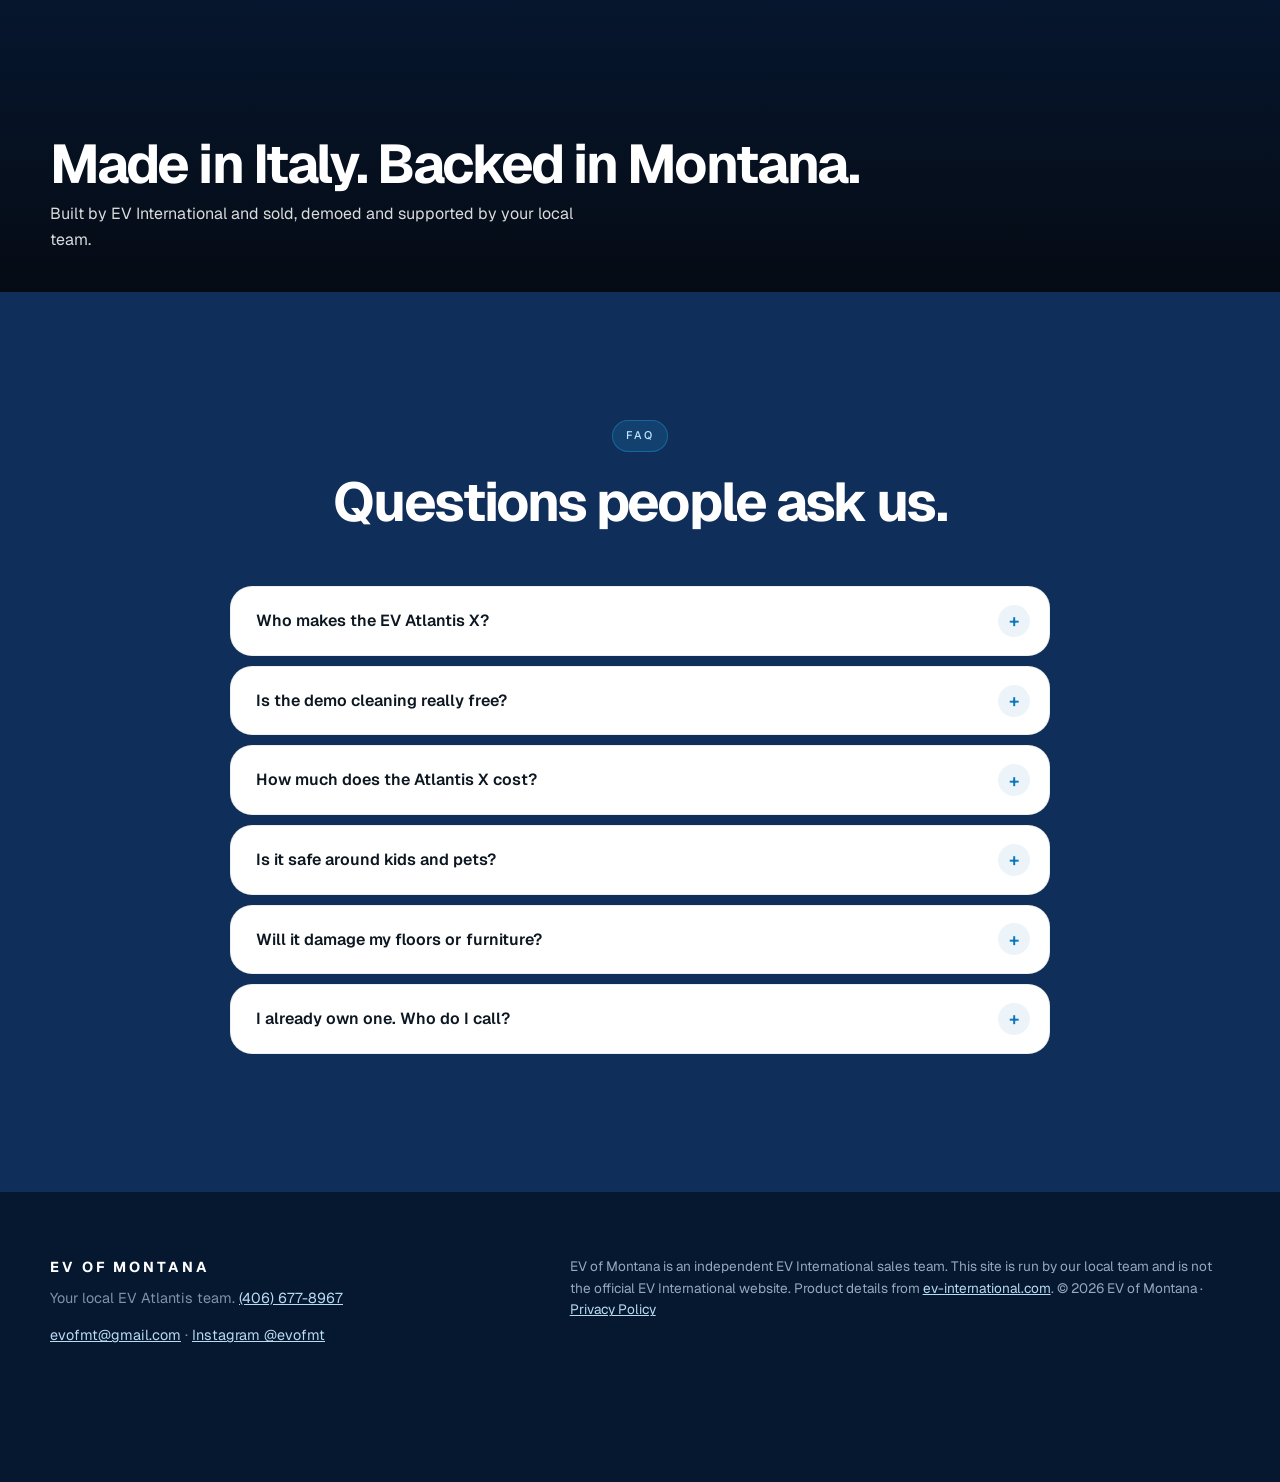
==== commit 843816cd: "Add privacy policy page" ====
--- a/index.html
+++ b/index.html
@@ -19,7 +19,7 @@
   <link rel="preconnect" href="https://fonts.googleapis.com">
   <link rel="preconnect" href="https://fonts.gstatic.com" crossorigin>
   <link href="https://fonts.googleapis.com/css2?family=Geist:wght@300;400;500;600;700;800&display=swap" rel="stylesheet">
-  <link rel="stylesheet" href="styles.css?v=15">
+  <link rel="stylesheet" href="styles.css?v=16">
   <script>document.documentElement.classList.add("js");</script>
 </head>
 <body class="home">
@@ -434,7 +434,7 @@
         <p>Your local EV Atlantis team. <a class="js-tel" href="tel:+14066778967"><span class="js-phone">(406) 677-8967</span></a></p>
         <p><a href="mailto:evofmt@gmail.com">evofmt@gmail.com</a> · <a href="https://www.instagram.com/evofmt/" target="_blank" rel="noopener">Instagram @evofmt</a></p>
       </div>
-      <p class="fine">EV of Montana is an independent EV International sales team. This site is run by our local team and is not the official EV International website. Product details from <a href="https://ev-international.com" target="_blank" rel="noopener">ev-international.com</a>. © <span id="year"></span> EV of Montana</p>
+      <p class="fine">EV of Montana is an independent EV International sales team. This site is run by our local team and is not the official EV International website. Product details from <a href="https://ev-international.com" target="_blank" rel="noopener">ev-international.com</a>. © <span id="year"></span> EV of Montana · <a href="privacy.html">Privacy Policy</a></p>
     </div>
   </footer>
 
--- a/styles.css
+++ b/styles.css
@@ -299,6 +299,13 @@
 .faq summary::after { content: "+"; position: absolute; right: 20px; top: 50%; width: 32px; height: 32px; margin-top: -16px; border-radius: 50%; display: grid; place-items: center; background: rgba(11,120,189,.08); color: var(--blue-deep); font-size: 1.15rem; transition: transform .5s var(--spring); }
 .faq details[open] summary::after { transform: rotate(45deg); }
 .faq details p { padding: 0 26px 22px; margin: 0; color: var(--muted); }
+
+/* privacy policy */
+.legal-title { color: #fff; margin-top: 28px; }
+.legal { display: grid; gap: 14px; padding: 40px; border-radius: 26px; background: var(--white); color: var(--text); box-shadow: inset 0 0 0 1px var(--hair), var(--shadow); }
+.legal h2 { font-size: 1.3rem; font-weight: 600; letter-spacing: -0.015em; line-height: 1.25; margin: 16px 0 0; }
+.legal p, .legal ul { margin: 0; }
+.legal ul { padding-left: 20px; }
 
 /* footer */
 .footer { background: var(--night); color: #7d93a8; padding: 64px 0 120px; font-size: .9rem; }
@@ -377,7 +384,7 @@
   .hero-stats dt { font-size: 1.3rem; }
   .hero-center .media-core { aspect-ratio: 4 / 3.4; }
   .chip { font-size: .72rem; padding: 8px 12px; }
-  .tile .bezel-core, .form-core { padding: 26px; }
+  .tile .bezel-core, .form-core, .legal { padding: 26px; }
   .photo-row { grid-template-columns: 1fr 1fr; }
   .photo-row img { height: 170px; }
   .photo-row img:first-child { grid-column: span 2; height: 220px; }
